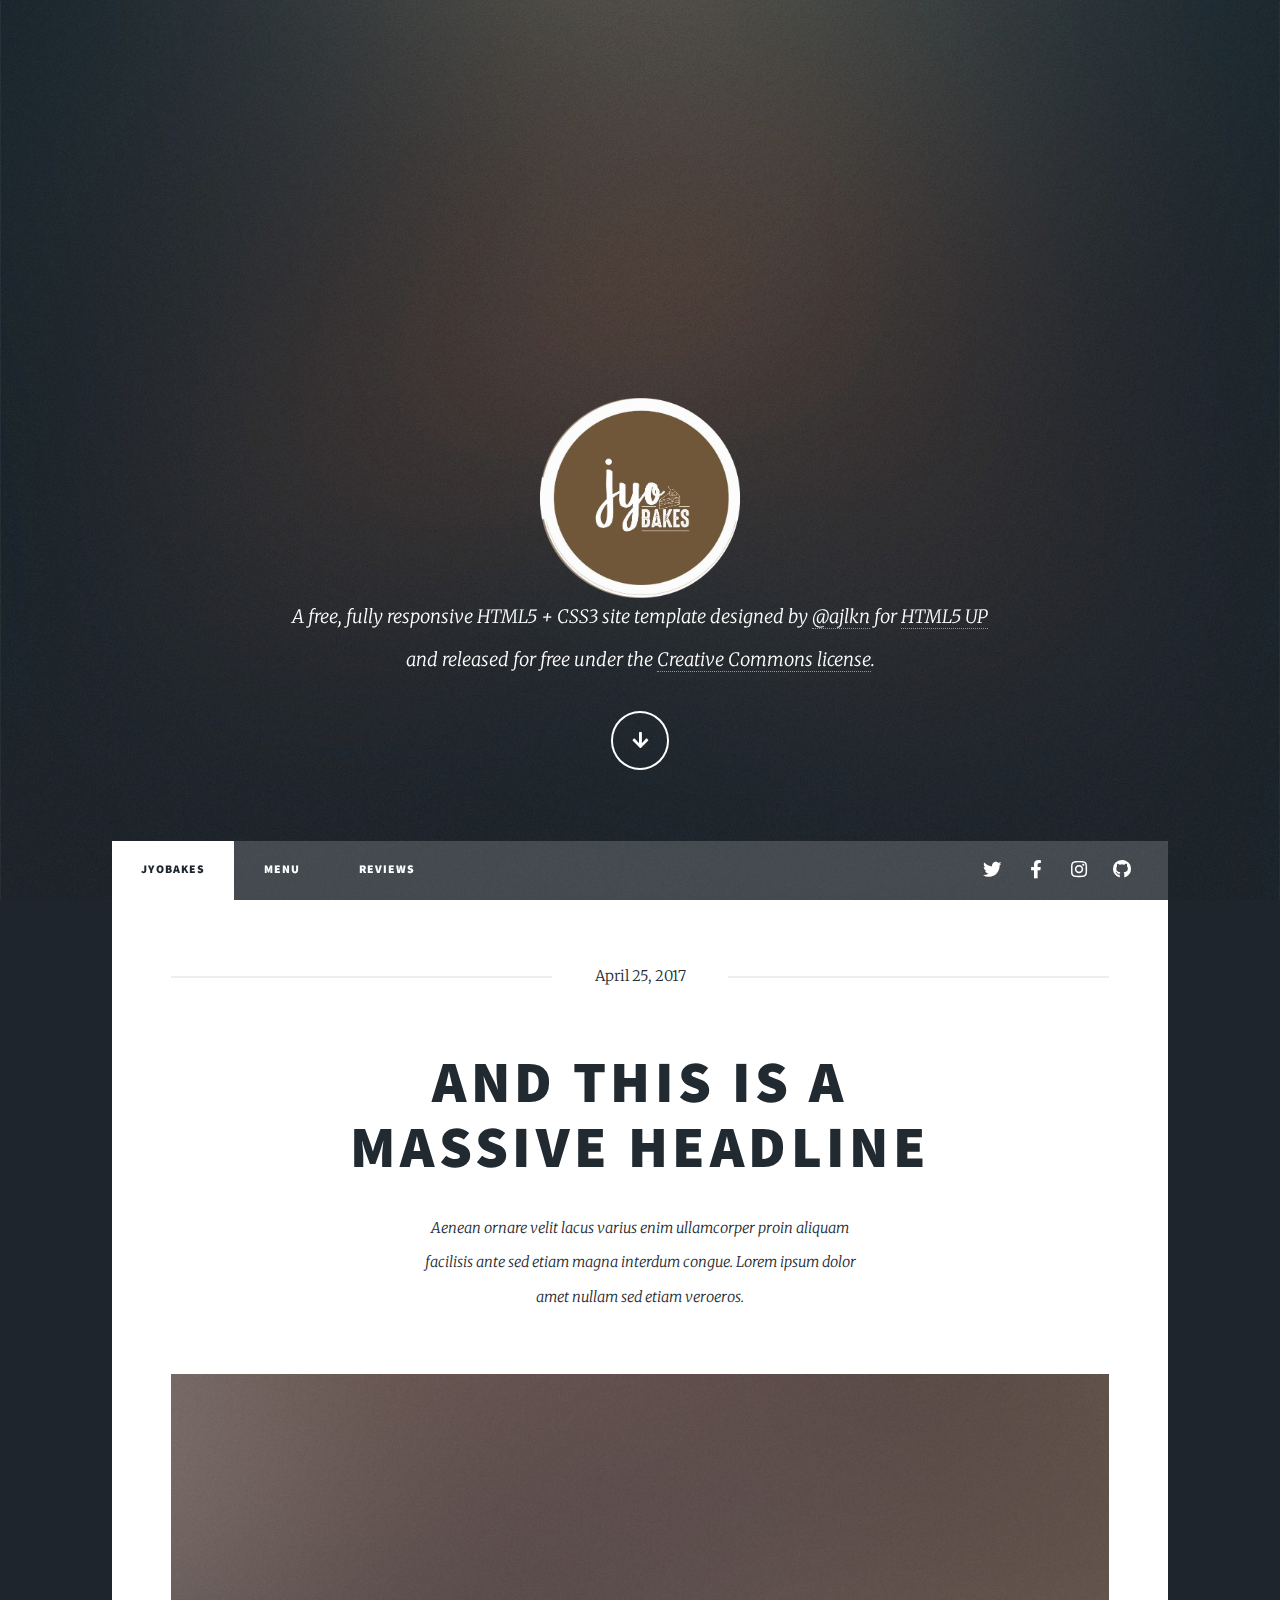
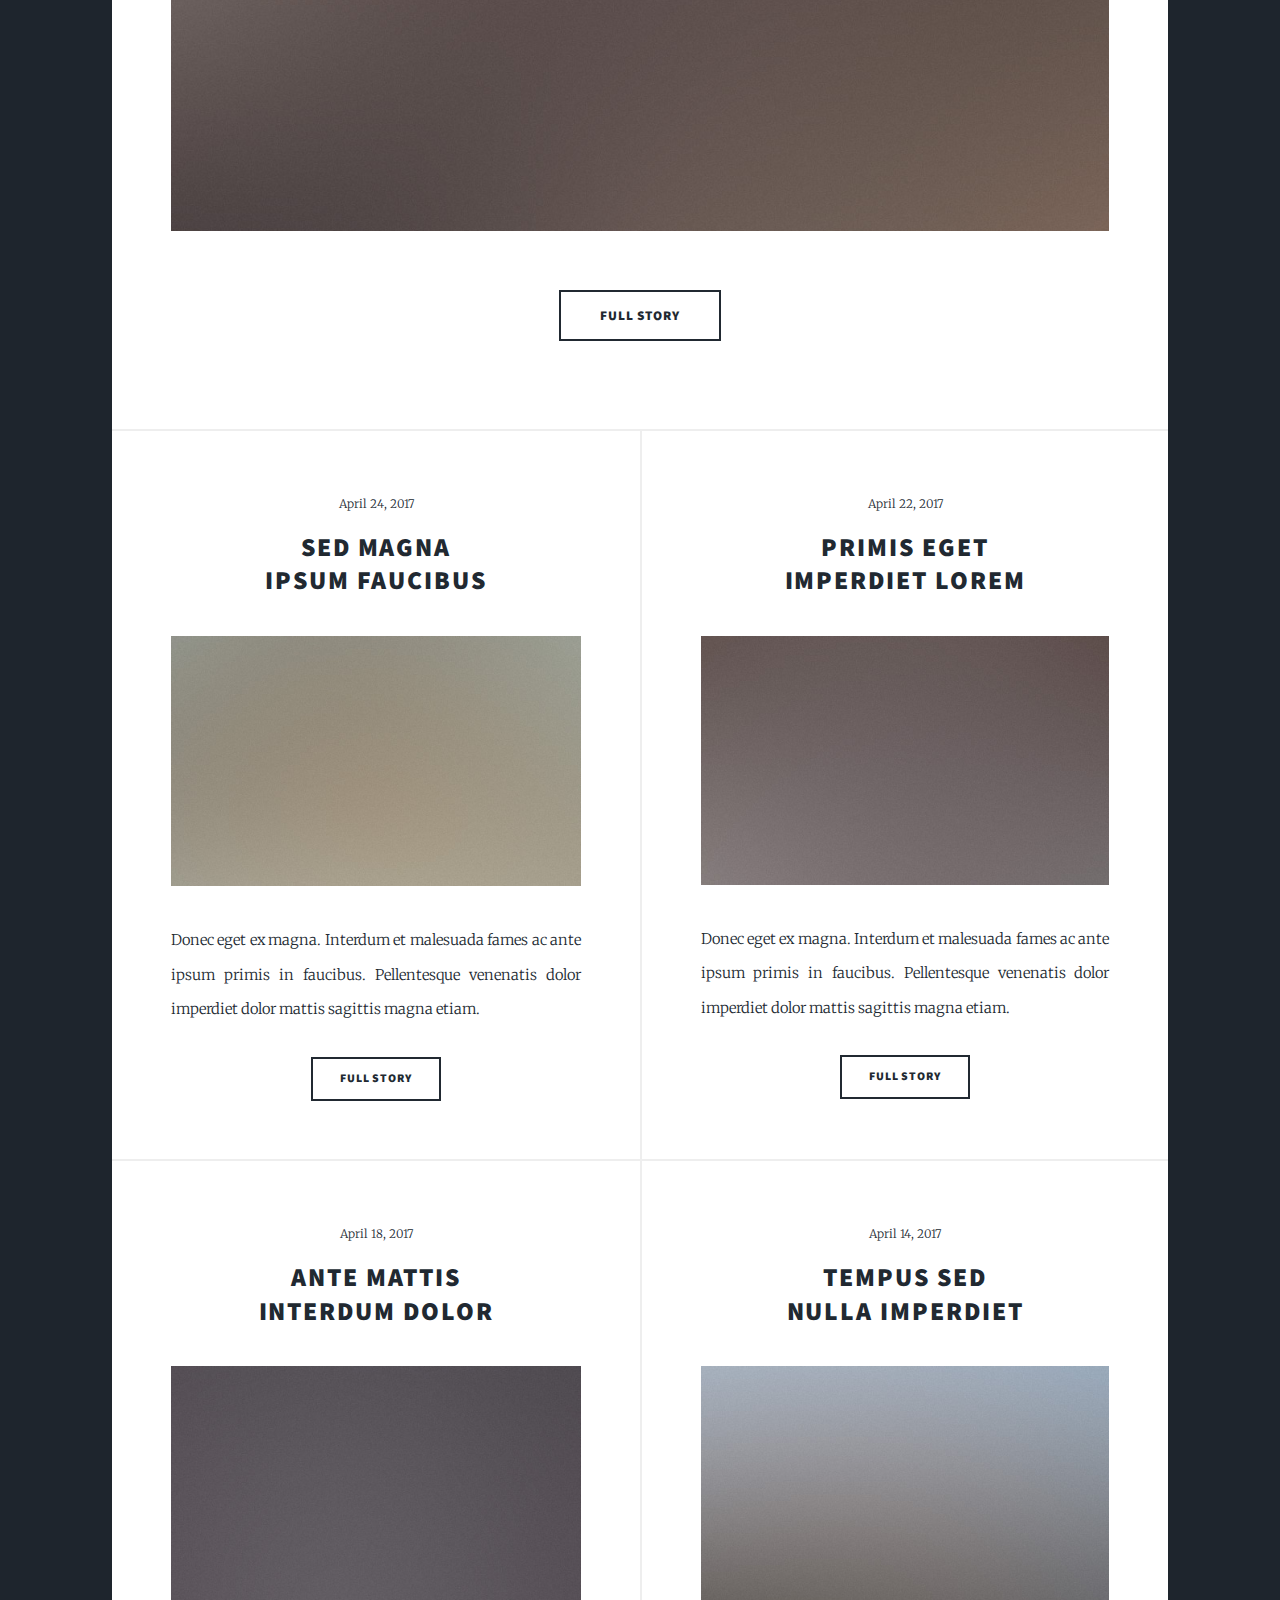
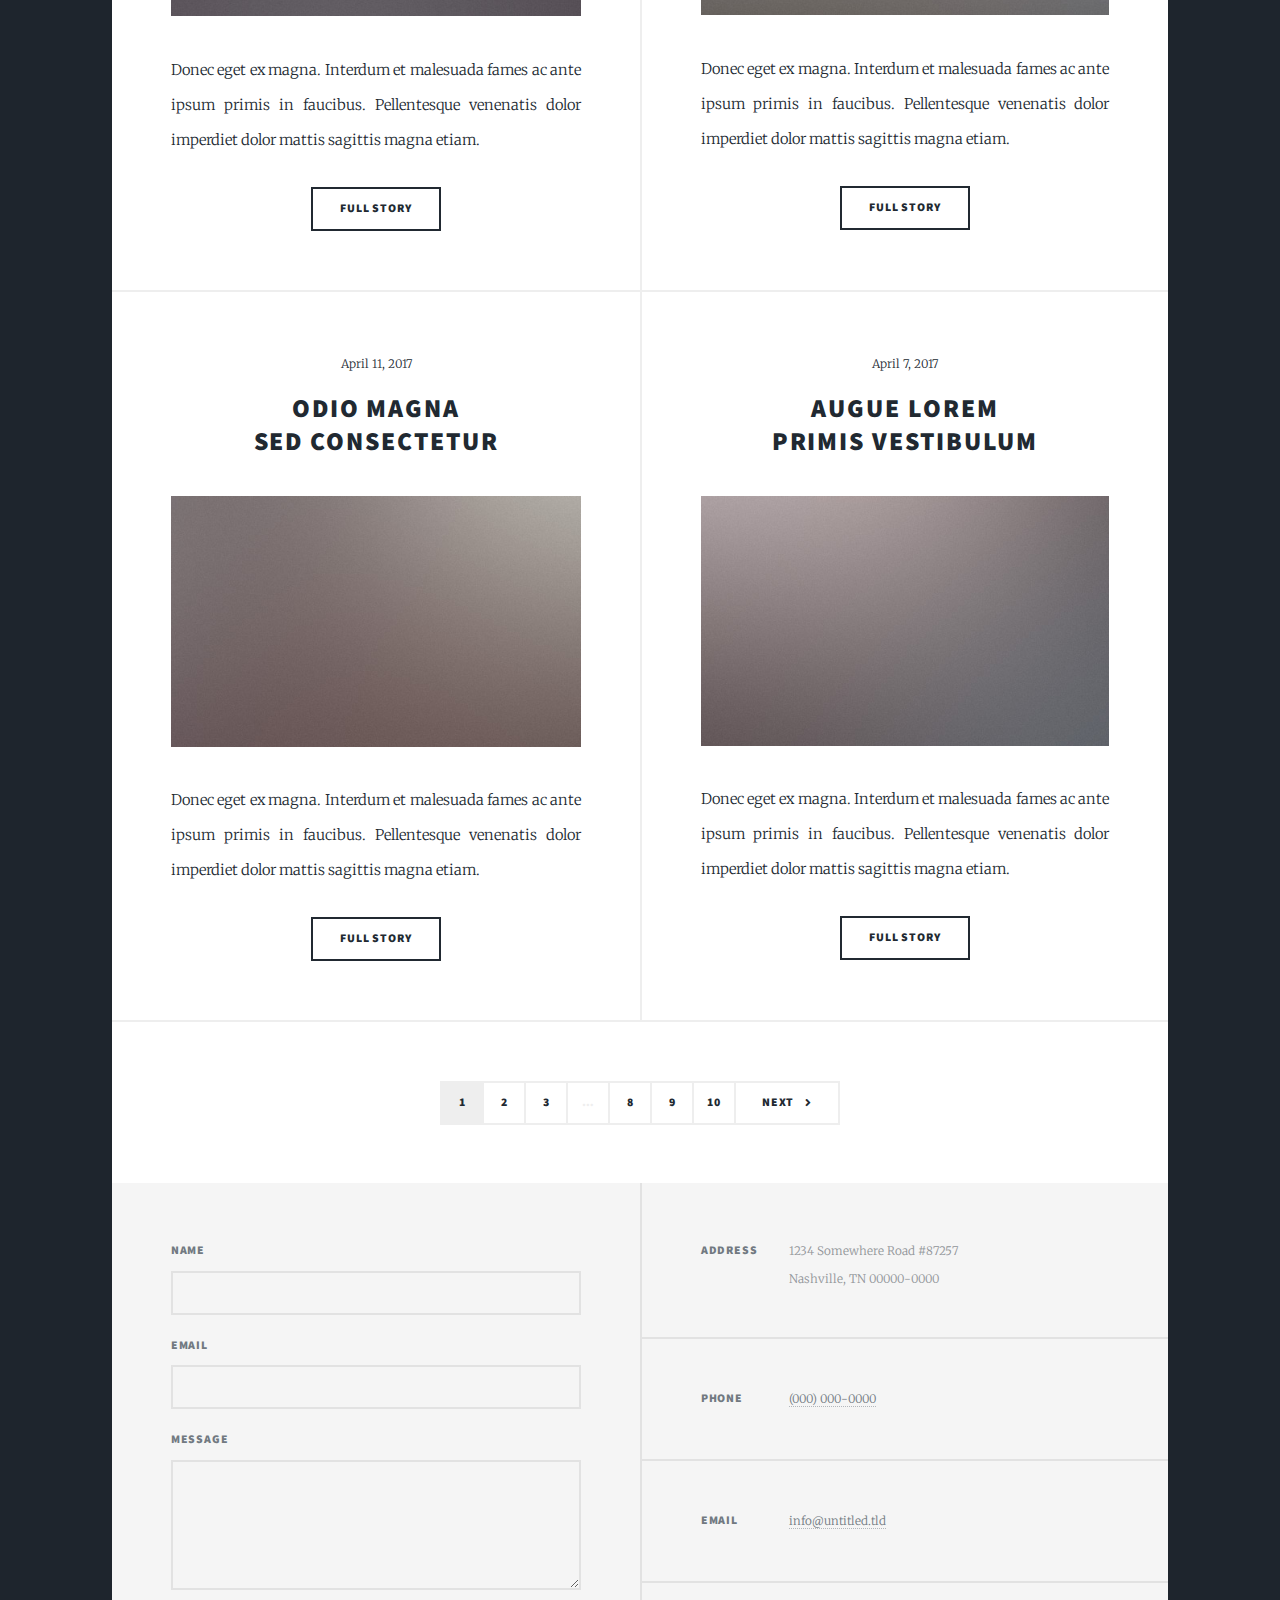
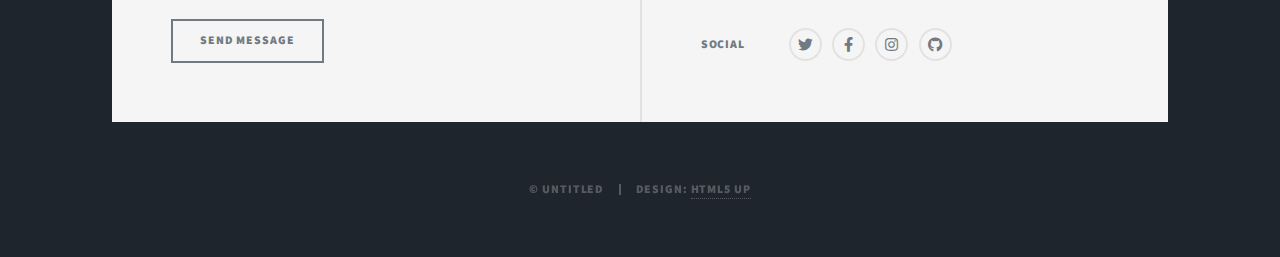
==== jyobakes/index.html @ aba706c1 "commit 1" ====
<!DOCTYPE HTML>
<!--
	Massively by HTML5 UP
	html5up.net | @ajlkn
	Free for personal and commercial use under the CCA 3.0 license (html5up.net/license)
-->
<html>
	<head>
		<title>JyoBakes</title>
		<meta charset="utf-8" />
		<meta name="viewport" content="width=device-width, initial-scale=1, user-scalable=no" />
		<link rel="stylesheet" href="assets/css/main.css" />
		<noscript><link rel="stylesheet" href="assets/css/noscript.css" /></noscript>
	</head>
	<body class="is-preload">

		<!-- Wrapper -->
			<div id="wrapper" class="fade-in">

				<!-- Intro -->
					<div id="intro">
						<!-- <h1> JyoBakes</h1> -->
						<!-- <img src="logo2.png"> -->
						<img src="logo2.png" alt="JyoBakes Logo" width="200px"; height="200px" />
						<p>A free, fully responsive HTML5 + CSS3 site template designed by <a href="https://twitter.com/ajlkn">@ajlkn</a> for <a href="https://html5up.net">HTML5 UP</a><br />
						and released for free under the <a href="https://html5up.net/license">Creative Commons license</a>.</p>
						<ul class="actions">
							<li><a href="#header" class="button icon solid solo fa-arrow-down scrolly">Continue</a></li>
						</ul>
					</div>

				<!-- Header -->
					<header id="header">
						<a href="index.html" class="logo">JyoBakes</a>
					</header>

				<!-- Nav -->
					<nav id="nav">
						<ul class="links">
							<li class="active"><a href="index.html">JyoBakes</a></li>
							<li><a href="generic.html">Menu</a></li>
							<li><a href="elements.html">Reviews</a></li>
						</ul>
						<ul class="icons">
							<li><a href="#" class="icon brands fa-twitter"><span class="label">Twitter</span></a></li>
							<li><a href="#" class="icon brands fa-facebook-f"><span class="label">Facebook</span></a></li>
							<li><a href="#" class="icon brands fa-instagram"><span class="label">Instagram</span></a></li>
							<li><a href="#" class="icon brands fa-github"><span class="label">GitHub</span></a></li>
						</ul>
					</nav>

				<!-- Main -->
					<div id="main">

						<!-- Featured Post -->
							<article class="post featured">
								<header class="major">
									<span class="date">April 25, 2017</span>
									<h2><a href="#">And this is a<br />
									massive headline</a></h2>
									<p>Aenean ornare velit lacus varius enim ullamcorper proin aliquam<br />
									facilisis ante sed etiam magna interdum congue. Lorem ipsum dolor<br />
									amet nullam sed etiam veroeros.</p>
								</header>
								<a href="#" class="image main"><img src="images/pic01.jpg" alt="" /></a>
								<ul class="actions special">
									<li><a href="#" class="button large">Full Story</a></li>
								</ul>
							</article>

						<!-- Posts -->
							<section class="posts">
								<article>
									<header>
										<span class="date">April 24, 2017</span>
										<h2><a href="#">Sed magna<br />
										ipsum faucibus</a></h2>
									</header>
									<a href="#" class="image fit"><img src="images/pic02.jpg" alt="" /></a>
									<p>Donec eget ex magna. Interdum et malesuada fames ac ante ipsum primis in faucibus. Pellentesque venenatis dolor imperdiet dolor mattis sagittis magna etiam.</p>
									<ul class="actions special">
										<li><a href="#" class="button">Full Story</a></li>
									</ul>
								</article>
								<article>
									<header>
										<span class="date">April 22, 2017</span>
										<h2><a href="#">Primis eget<br />
										imperdiet lorem</a></h2>
									</header>
									<a href="#" class="image fit"><img src="images/pic03.jpg" alt="" /></a>
									<p>Donec eget ex magna. Interdum et malesuada fames ac ante ipsum primis in faucibus. Pellentesque venenatis dolor imperdiet dolor mattis sagittis magna etiam.</p>
									<ul class="actions special">
										<li><a href="#" class="button">Full Story</a></li>
									</ul>
								</article>
								<article>
									<header>
										<span class="date">April 18, 2017</span>
										<h2><a href="#">Ante mattis<br />
										interdum dolor</a></h2>
									</header>
									<a href="#" class="image fit"><img src="images/pic04.jpg" alt="" /></a>
									<p>Donec eget ex magna. Interdum et malesuada fames ac ante ipsum primis in faucibus. Pellentesque venenatis dolor imperdiet dolor mattis sagittis magna etiam.</p>
									<ul class="actions special">
										<li><a href="#" class="button">Full Story</a></li>
									</ul>
								</article>
								<article>
									<header>
										<span class="date">April 14, 2017</span>
										<h2><a href="#">Tempus sed<br />
										nulla imperdiet</a></h2>
									</header>
									<a href="#" class="image fit"><img src="images/pic05.jpg" alt="" /></a>
									<p>Donec eget ex magna. Interdum et malesuada fames ac ante ipsum primis in faucibus. Pellentesque venenatis dolor imperdiet dolor mattis sagittis magna etiam.</p>
									<ul class="actions special">
										<li><a href="#" class="button">Full Story</a></li>
									</ul>
								</article>
								<article>
									<header>
										<span class="date">April 11, 2017</span>
										<h2><a href="#">Odio magna<br />
										sed consectetur</a></h2>
									</header>
									<a href="#" class="image fit"><img src="images/pic06.jpg" alt="" /></a>
									<p>Donec eget ex magna. Interdum et malesuada fames ac ante ipsum primis in faucibus. Pellentesque venenatis dolor imperdiet dolor mattis sagittis magna etiam.</p>
									<ul class="actions special">
										<li><a href="#" class="button">Full Story</a></li>
									</ul>
								</article>
								<article>
									<header>
										<span class="date">April 7, 2017</span>
										<h2><a href="#">Augue lorem<br />
										primis vestibulum</a></h2>
									</header>
									<a href="#" class="image fit"><img src="images/pic07.jpg" alt="" /></a>
									<p>Donec eget ex magna. Interdum et malesuada fames ac ante ipsum primis in faucibus. Pellentesque venenatis dolor imperdiet dolor mattis sagittis magna etiam.</p>
									<ul class="actions special">
										<li><a href="#" class="button">Full Story</a></li>
									</ul>
								</article>
							</section>

						<!-- Footer -->
							<footer>
								<div class="pagination">
									<!--<a href="#" class="previous">Prev</a>-->
									<a href="#" class="page active">1</a>
									<a href="#" class="page">2</a>
									<a href="#" class="page">3</a>
									<span class="extra">&hellip;</span>
									<a href="#" class="page">8</a>
									<a href="#" class="page">9</a>
									<a href="#" class="page">10</a>
									<a href="#" class="next">Next</a>
								</div>
							</footer>

					</div>

				<!-- Footer -->
					<footer id="footer">
						<section>
							<form method="post" action="#">
								<div class="fields">
									<div class="field">
										<label for="name">Name</label>
										<input type="text" name="name" id="name" />
									</div>
									<div class="field">
										<label for="email">Email</label>
										<input type="text" name="email" id="email" />
									</div>
									<div class="field">
										<label for="message">Message</label>
										<textarea name="message" id="message" rows="3"></textarea>
									</div>
								</div>
								<ul class="actions">
									<li><input type="submit" value="Send Message" /></li>
								</ul>
							</form>
						</section>
						<section class="split contact">
							<section class="alt">
								<h3>Address</h3>
								<p>1234 Somewhere Road #87257<br />
								Nashville, TN 00000-0000</p>
							</section>
							<section>
								<h3>Phone</h3>
								<p><a href="#">(000) 000-0000</a></p>
							</section>
							<section>
								<h3>Email</h3>
								<p><a href="#">info@untitled.tld</a></p>
							</section>
							<section>
								<h3>Social</h3>
								<ul class="icons alt">
									<li><a href="#" class="icon brands alt fa-twitter"><span class="label">Twitter</span></a></li>
									<li><a href="#" class="icon brands alt fa-facebook-f"><span class="label">Facebook</span></a></li>
									<li><a href="#" class="icon brands alt fa-instagram"><span class="label">Instagram</span></a></li>
									<li><a href="#" class="icon brands alt fa-github"><span class="label">GitHub</span></a></li>
								</ul>
							</section>
						</section>
					</footer>

				<!-- Copyright -->
					<div id="copyright">
						<ul><li>&copy; Untitled</li><li>Design: <a href="https://html5up.net">HTML5 UP</a></li></ul>
					</div>

			</div>

		<!-- Scripts -->
			<script src="assets/js/jquery.min.js"></script>
			<script src="assets/js/jquery.scrollex.min.js"></script>
			<script src="assets/js/jquery.scrolly.min.js"></script>
			<script src="assets/js/browser.min.js"></script>
			<script src="assets/js/breakpoints.min.js"></script>
			<script src="assets/js/util.js"></script>
			<script src="assets/js/main.js"></script>

	</body>
</html>
---- jyobakes/assets/css/main.css ----
@import url(fontawesome-all.min.css);
@import url("https://fonts.googleapis.com/css?family=Merriweather:300,700,300italic,700italic|Source+Sans+Pro:900");

/*
	Massively by HTML5 UP
	html5up.net | @ajlkn
	Free for personal and commercial use under the CCA 3.0 license (html5up.net/license)
*/

html, body, div, span, applet, object,
iframe, h1, h2, h3, h4, h5, h6, p, blockquote,
pre, a, abbr, acronym, address, big, cite,
code, del, dfn, em, img, ins, kbd, q, s, samp,
small, strike, strong, sub, sup, tt, var, b,
u, i, center, dl, dt, dd, ol, ul, li, fieldset,
form, label, legend, table, caption, tbody,
tfoot, thead, tr, th, td, article, aside,
canvas, details, embed, figure, figcaption,
footer, header, hgroup, menu, nav, output, ruby,
section, summary, time, mark, audio, video {
	margin: 0;
	padding: 0;
	border: 0;
	font-size: 100%;
	font: inherit;
	vertical-align: baseline;}

article, aside, details, figcaption, figure,
footer, header, hgroup, menu, nav, section {
	display: block;}

body {
	line-height: 1;
}

ol, ul {
	list-style: none;
}

blockquote, q {
	quotes: none;
}

	blockquote:before, blockquote:after, q:before, q:after {
		content: '';
		content: none;
	}

table {
	border-collapse: collapse;
	border-spacing: 0;
}

body {
	-webkit-text-size-adjust: none;
}

mark {
	background-color: transparent;
	color: inherit;
}

input::-moz-focus-inner {
	border: 0;
	padding: 0;
}

input, select, textarea {
	-moz-appearance: none;
	-webkit-appearance: none;
	-ms-appearance: none;
	appearance: none;
}

/* Basic */

	@-ms-viewport {
		width: device-width;
	}

	body {
		-ms-overflow-style: scrollbar;
	}

	@media screen and (max-width: 480px) {

		html, body {
			min-width: 320px;
		}

	}

	html {
		box-sizing: border-box;
	}

	*, *:before, *:after {
		box-sizing: inherit;
	}

	body {
		background-color: #1e252d;
	}

		body.is-preload *, body.is-preload *:before, body.is-preload *:after {
			-moz-animation: none !important;
			-webkit-animation: none !important;
			-ms-animation: none !important;
			animation: none !important;
			-moz-transition: none !important;
			-webkit-transition: none !important;
			-ms-transition: none !important;
			transition: none !important;
		}

/* Type */

	html {
		font-size: 16pt;
	}

		@media screen and (max-width: 1680px) {

			html {
				font-size: 12pt;
			}

		}

		@media screen and (max-width: 1280px) {

			html {
				font-size: 11pt;
			}

		}

		@media screen and (max-width: 360px) {

			html {
				font-size: 10pt;
			}

		}

	body {
		color: #212931;
	}

	body, input, select, textarea {
		font-family: "Merriweather", Georgia, serif;
		font-weight: 300;
		font-size: 1rem;
		line-height: 2.375;
	}

	a {
		-moz-transition: color 0.2s ease-in-out, background-color 0.2s ease-in-out, border-color 0.2s ease-in-out, box-shadow 0.2s ease-in-out;
		-webkit-transition: color 0.2s ease-in-out, background-color 0.2s ease-in-out, border-color 0.2s ease-in-out, box-shadow 0.2s ease-in-out;
		-ms-transition: color 0.2s ease-in-out, background-color 0.2s ease-in-out, border-color 0.2s ease-in-out, box-shadow 0.2s ease-in-out;
		transition: color 0.2s ease-in-out, background-color 0.2s ease-in-out, border-color 0.2s ease-in-out, box-shadow 0.2s ease-in-out;
		border-bottom: dotted 1px;
		text-decoration: none;
	}

		a:hover {
			border-bottom-color: transparent;
		}

	strong, b {
		font-weight: 600;
	}

	em, i {
		font-style: italic;
	}

	p {
		text-align: justify;
		margin: 0 0 2rem 0;
	}

	h1, h2, h3, h4, h5, h6 {
		font-family: "Source Sans Pro", Helvetica, sans-serif;
		font-weight: 900;
		line-height: 1.5;
		letter-spacing: 0.075em;
		text-transform: uppercase;
		margin: 0 0 1rem 0;
	}

		h1 a, h2 a, h3 a, h4 a, h5 a, h6 a {
			border-bottom: 0;
			color: inherit;
			text-decoration: none;
		}

	h1 {
		font-size: 4rem;
		line-height: 1.1;
		margin: 0 0 2rem 0;
	}

	h2 {
		font-size: 1.75rem;
		line-height: 1.3;
		margin: 0 0 1.5rem 0;
	}

	h3 {
		font-size: 1.25rem;
		margin: 0 0 1.5rem 0;
	}

	h4 {
		font-size: 1rem;
	}

	h5 {
		font-size: 0.9rem;
	}

	h6 {
		font-size: 0.8rem;
	}

	sub {
		font-size: 0.8rem;
		position: relative;
		top: 0.5rem;
	}

	sup {
		font-size: 0.8rem;
		position: relative;
		top: -0.5rem;
	}

	blockquote {
		border-left: solid 4px;
		font-style: italic;
		margin: 0 0 2rem 0;
		padding: 0.5rem 0 0.5rem 2rem;
	}

	code {
		border: solid 2px;
		font-family: "Courier New", monospace;
		font-size: 0.9rem;
		margin: 0 0.25rem;
		padding: 0.25rem 0.65rem;
	}

	pre {
		-webkit-overflow-scrolling: touch;
		font-family: "Courier New", monospace;
		font-size: 0.9rem;
		margin: 0 0 2rem 0;
	}

		pre code {
			display: block;
			line-height: 1.75;
			padding: 1rem 1.5rem;
			overflow-x: auto;
		}

	hr {
		border: 0;
		border-bottom: solid 2px;
		margin: 3rem 0;
	}

		hr.major {
			margin: 5rem 0;
		}

	.align-left {
		text-align: left;
	}

	.align-center {
		text-align: center;
	}

	.align-right {
		text-align: right;
	}

	input, select, textarea {
		color: #212931;
	}

	a {
		color: #212931;
		border-bottom-color: rgba(33, 41, 49, 0.5);
	}

		a:hover {
			border-bottom-color: transparent;
			color: #18bfef !important;
		}

	strong, b {
		color: #212931;
	}

	h1, h2, h3, h4, h5, h6 {
		color: #212931;
	}

	blockquote {
		border-left-color: #eeeeee;
	}

	code {
		background: rgba(220, 220, 220, 0.25);
		border-color: #eeeeee;
	}

	hr {
		border-bottom-color: #eeeeee;
	}

/* Row */

	.row {
		display: flex;
		flex-wrap: wrap;
		box-sizing: border-box;
		align-items: stretch;
	}

		.row > * {
			box-sizing: border-box;
		}

		.row.gtr-uniform > * > :last-child {
			margin-bottom: 0;
		}

		.row.aln-left {
			justify-content: flex-start;
		}

		.row.aln-center {
			justify-content: center;
		}

		.row.aln-right {
			justify-content: flex-end;
		}

		.row.aln-top {
			align-items: flex-start;
		}

		.row.aln-middle {
			align-items: center;
		}

		.row.aln-bottom {
			align-items: flex-end;
		}

		.row > .imp {
			order: -1;
		}

		.row > .col-1 {
			width: 8.33333%;
		}

		.row > .off-1 {
			margin-left: 8.33333%;
		}

		.row > .col-2 {
			width: 16.66667%;
		}

		.row > .off-2 {
			margin-left: 16.66667%;
		}

		.row > .col-3 {
			width: 25%;
		}

		.row > .off-3 {
			margin-left: 25%;
		}

		.row > .col-4 {
			width: 33.33333%;
		}

		.row > .off-4 {
			margin-left: 33.33333%;
		}

		.row > .col-5 {
			width: 41.66667%;
		}

		.row > .off-5 {
			margin-left: 41.66667%;
		}

		.row > .col-6 {
			width: 50%;
		}

		.row > .off-6 {
			margin-left: 50%;
		}

		.row > .col-7 {
			width: 58.33333%;
		}

		.row > .off-7 {
			margin-left: 58.33333%;
		}

		.row > .col-8 {
			width: 66.66667%;
		}

		.row > .off-8 {
			margin-left: 66.66667%;
		}

		.row > .col-9 {
			width: 75%;
		}

		.row > .off-9 {
			margin-left: 75%;
		}

		.row > .col-10 {
			width: 83.33333%;
		}

		.row > .off-10 {
			margin-left: 83.33333%;
		}

		.row > .col-11 {
			width: 91.66667%;
		}

		.row > .off-11 {
			margin-left: 91.66667%;
		}

		.row > .col-12 {
			width: 100%;
		}

		.row > .off-12 {
			margin-left: 100%;
		}

		.row.gtr-0 {
			margin-top: 0;
			margin-left: 0rem;
		}

			.row.gtr-0 > * {
				padding: 0 0 0 0rem;
			}

			.row.gtr-0.gtr-uniform {
				margin-top: 0rem;
			}

				.row.gtr-0.gtr-uniform > * {
					padding-top: 0rem;
				}

		.row.gtr-25 {
			margin-top: 0;
			margin-left: -0.375rem;
		}

			.row.gtr-25 > * {
				padding: 0 0 0 0.375rem;
			}

			.row.gtr-25.gtr-uniform {
				margin-top: -0.375rem;
			}

				.row.gtr-25.gtr-uniform > * {
					padding-top: 0.375rem;
				}

		.row.gtr-50 {
			margin-top: 0;
			margin-left: -0.75rem;
		}

			.row.gtr-50 > * {
				padding: 0 0 0 0.75rem;
			}

			.row.gtr-50.gtr-uniform {
				margin-top: -0.75rem;
			}

				.row.gtr-50.gtr-uniform > * {
					padding-top: 0.75rem;
				}

		.row {
			margin-top: 0;
			margin-left: -1.5rem;
		}

			.row > * {
				padding: 0 0 0 1.5rem;
			}

			.row.gtr-uniform {
				margin-top: -1.5rem;
			}

				.row.gtr-uniform > * {
					padding-top: 1.5rem;
				}

		.row.gtr-150 {
			margin-top: 0;
			margin-left: -2.25rem;
		}

			.row.gtr-150 > * {
				padding: 0 0 0 2.25rem;
			}

			.row.gtr-150.gtr-uniform {
				margin-top: -2.25rem;
			}

				.row.gtr-150.gtr-uniform > * {
					padding-top: 2.25rem;
				}

		.row.gtr-200 {
			margin-top: 0;
			margin-left: -3rem;
		}

			.row.gtr-200 > * {
				padding: 0 0 0 3rem;
			}

			.row.gtr-200.gtr-uniform {
				margin-top: -3rem;
			}

				.row.gtr-200.gtr-uniform > * {
					padding-top: 3rem;
				}

		@media screen and (max-width: 1680px) {

			.row {
				display: flex;
				flex-wrap: wrap;
				box-sizing: border-box;
				align-items: stretch;
			}

				.row > * {
					box-sizing: border-box;
				}

				.row.gtr-uniform > * > :last-child {
					margin-bottom: 0;
				}

				.row.aln-left {
					justify-content: flex-start;
				}

				.row.aln-center {
					justify-content: center;
				}

				.row.aln-right {
					justify-content: flex-end;
				}

				.row.aln-top {
					align-items: flex-start;
				}

				.row.aln-middle {
					align-items: center;
				}

				.row.aln-bottom {
					align-items: flex-end;
				}

				.row > .imp-xlarge {
					order: -1;
				}

				.row > .col-1-xlarge {
					width: 8.33333%;
				}

				.row > .off-1-xlarge {
					margin-left: 8.33333%;
				}

				.row > .col-2-xlarge {
					width: 16.66667%;
				}

				.row > .off-2-xlarge {
					margin-left: 16.66667%;
				}

				.row > .col-3-xlarge {
					width: 25%;
				}

				.row > .off-3-xlarge {
					margin-left: 25%;
				}

				.row > .col-4-xlarge {
					width: 33.33333%;
				}

				.row > .off-4-xlarge {
					margin-left: 33.33333%;
				}

				.row > .col-5-xlarge {
					width: 41.66667%;
				}

				.row > .off-5-xlarge {
					margin-left: 41.66667%;
				}

				.row > .col-6-xlarge {
					width: 50%;
				}

				.row > .off-6-xlarge {
					margin-left: 50%;
				}

				.row > .col-7-xlarge {
					width: 58.33333%;
				}

				.row > .off-7-xlarge {
					margin-left: 58.33333%;
				}

				.row > .col-8-xlarge {
					width: 66.66667%;
				}

				.row > .off-8-xlarge {
					margin-left: 66.66667%;
				}

				.row > .col-9-xlarge {
					width: 75%;
				}

				.row > .off-9-xlarge {
					margin-left: 75%;
				}

				.row > .col-10-xlarge {
					width: 83.33333%;
				}

				.row > .off-10-xlarge {
					margin-left: 83.33333%;
				}

				.row > .col-11-xlarge {
					width: 91.66667%;
				}

				.row > .off-11-xlarge {
					margin-left: 91.66667%;
				}

				.row > .col-12-xlarge {
					width: 100%;
				}

				.row > .off-12-xlarge {
					margin-left: 100%;
				}

				.row.gtr-0 {
					margin-top: 0;
					margin-left: 0rem;
				}

					.row.gtr-0 > * {
						padding: 0 0 0 0rem;
					}

					.row.gtr-0.gtr-uniform {
						margin-top: 0rem;
					}

						.row.gtr-0.gtr-uniform > * {
							padding-top: 0rem;
						}

				.row.gtr-25 {
					margin-top: 0;
					margin-left: -0.375rem;
				}

					.row.gtr-25 > * {
						padding: 0 0 0 0.375rem;
					}

					.row.gtr-25.gtr-uniform {
						margin-top: -0.375rem;
					}

						.row.gtr-25.gtr-uniform > * {
							padding-top: 0.375rem;
						}

				.row.gtr-50 {
					margin-top: 0;
					margin-left: -0.75rem;
				}

					.row.gtr-50 > * {
						padding: 0 0 0 0.75rem;
					}

					.row.gtr-50.gtr-uniform {
						margin-top: -0.75rem;
					}

						.row.gtr-50.gtr-uniform > * {
							padding-top: 0.75rem;
						}

				.row {
					margin-top: 0;
					margin-left: -1.5rem;
				}

					.row > * {
						padding: 0 0 0 1.5rem;
					}

					.row.gtr-uniform {
						margin-top: -1.5rem;
					}

						.row.gtr-uniform > * {
							padding-top: 1.5rem;
						}

				.row.gtr-150 {
					margin-top: 0;
					margin-left: -2.25rem;
				}

					.row.gtr-150 > * {
						padding: 0 0 0 2.25rem;
					}

					.row.gtr-150.gtr-uniform {
						margin-top: -2.25rem;
					}

						.row.gtr-150.gtr-uniform > * {
							padding-top: 2.25rem;
						}

				.row.gtr-200 {
					margin-top: 0;
					margin-left: -3rem;
				}

					.row.gtr-200 > * {
						padding: 0 0 0 3rem;
					}

					.row.gtr-200.gtr-uniform {
						margin-top: -3rem;
					}

						.row.gtr-200.gtr-uniform > * {
							padding-top: 3rem;
						}

		}

		@media screen and (max-width: 1280px) {

			.row {
				display: flex;
				flex-wrap: wrap;
				box-sizing: border-box;
				align-items: stretch;
			}

				.row > * {
					box-sizing: border-box;
				}

				.row.gtr-uniform > * > :last-child {
					margin-bottom: 0;
				}

				.row.aln-left {
					justify-content: flex-start;
				}

				.row.aln-center {
					justify-content: center;
				}

				.row.aln-right {
					justify-content: flex-end;
				}

				.row.aln-top {
					align-items: flex-start;
				}

				.row.aln-middle {
					align-items: center;
				}

				.row.aln-bottom {
					align-items: flex-end;
				}

				.row > .imp-large {
					order: -1;
				}

				.row > .col-1-large {
					width: 8.33333%;
				}

				.row > .off-1-large {
					margin-left: 8.33333%;
				}

				.row > .col-2-large {
					width: 16.66667%;
				}

				.row > .off-2-large {
					margin-left: 16.66667%;
				}

				.row > .col-3-large {
					width: 25%;
				}

				.row > .off-3-large {
					margin-left: 25%;
				}

				.row > .col-4-large {
					width: 33.33333%;
				}

				.row > .off-4-large {
					margin-left: 33.33333%;
				}

				.row > .col-5-large {
					width: 41.66667%;
				}

				.row > .off-5-large {
					margin-left: 41.66667%;
				}

				.row > .col-6-large {
					width: 50%;
				}

				.row > .off-6-large {
					margin-left: 50%;
				}

				.row > .col-7-large {
					width: 58.33333%;
				}

				.row > .off-7-large {
					margin-left: 58.33333%;
				}

				.row > .col-8-large {
					width: 66.66667%;
				}

				.row > .off-8-large {
					margin-left: 66.66667%;
				}

				.row > .col-9-large {
					width: 75%;
				}

				.row > .off-9-large {
					margin-left: 75%;
				}

				.row > .col-10-large {
					width: 83.33333%;
				}

				.row > .off-10-large {
					margin-left: 83.33333%;
				}

				.row > .col-11-large {
					width: 91.66667%;
				}

				.row > .off-11-large {
					margin-left: 91.66667%;
				}

				.row > .col-12-large {
					width: 100%;
				}

				.row > .off-12-large {
					margin-left: 100%;
				}

				.row.gtr-0 {
					margin-top: 0;
					margin-left: 0rem;
				}

					.row.gtr-0 > * {
						padding: 0 0 0 0rem;
					}

					.row.gtr-0.gtr-uniform {
						margin-top: 0rem;
					}

						.row.gtr-0.gtr-uniform > * {
							padding-top: 0rem;
						}

				.row.gtr-25 {
					margin-top: 0;
					margin-left: -0.375rem;
				}

					.row.gtr-25 > * {
						padding: 0 0 0 0.375rem;
					}

					.row.gtr-25.gtr-uniform {
						margin-top: -0.375rem;
					}

						.row.gtr-25.gtr-uniform > * {
							padding-top: 0.375rem;
						}

				.row.gtr-50 {
					margin-top: 0;
					margin-left: -0.75rem;
				}

					.row.gtr-50 > * {
						padding: 0 0 0 0.75rem;
					}

					.row.gtr-50.gtr-uniform {
						margin-top: -0.75rem;
					}

						.row.gtr-50.gtr-uniform > * {
							padding-top: 0.75rem;
						}

				.row {
					margin-top: 0;
					margin-left: -1.5rem;
				}

					.row > * {
						padding: 0 0 0 1.5rem;
					}

					.row.gtr-uniform {
						margin-top: -1.5rem;
					}

						.row.gtr-uniform > * {
							padding-top: 1.5rem;
						}

				.row.gtr-150 {
					margin-top: 0;
					margin-left: -2.25rem;
				}

					.row.gtr-150 > * {
						padding: 0 0 0 2.25rem;
					}

					.row.gtr-150.gtr-uniform {
						margin-top: -2.25rem;
					}

						.row.gtr-150.gtr-uniform > * {
							padding-top: 2.25rem;
						}

				.row.gtr-200 {
					margin-top: 0;
					margin-left: -3rem;
				}

					.row.gtr-200 > * {
						padding: 0 0 0 3rem;
					}

					.row.gtr-200.gtr-uniform {
						margin-top: -3rem;
					}

						.row.gtr-200.gtr-uniform > * {
							padding-top: 3rem;
						}

		}

		@media screen and (max-width: 980px) {

			.row {
				display: flex;
				flex-wrap: wrap;
				box-sizing: border-box;
				align-items: stretch;
			}

				.row > * {
					box-sizing: border-box;
				}

				.row.gtr-uniform > * > :last-child {
					margin-bottom: 0;
				}

				.row.aln-left {
					justify-content: flex-start;
				}

				.row.aln-center {
					justify-content: center;
				}

				.row.aln-right {
					justify-content: flex-end;
				}

				.row.aln-top {
					align-items: flex-start;
				}

				.row.aln-middle {
					align-items: center;
				}

				.row.aln-bottom {
					align-items: flex-end;
				}

				.row > .imp-medium {
					order: -1;
				}

				.row > .col-1-medium {
					width: 8.33333%;
				}

				.row > .off-1-medium {
					margin-left: 8.33333%;
				}

				.row > .col-2-medium {
					width: 16.66667%;
				}

				.row > .off-2-medium {
					margin-left: 16.66667%;
				}

				.row > .col-3-medium {
					width: 25%;
				}

				.row > .off-3-medium {
					margin-left: 25%;
				}

				.row > .col-4-medium {
					width: 33.33333%;
				}

				.row > .off-4-medium {
					margin-left: 33.33333%;
				}

				.row > .col-5-medium {
					width: 41.66667%;
				}

				.row > .off-5-medium {
					margin-left: 41.66667%;
				}

				.row > .col-6-medium {
					width: 50%;
				}

				.row > .off-6-medium {
					margin-left: 50%;
				}

				.row > .col-7-medium {
					width: 58.33333%;
				}

				.row > .off-7-medium {
					margin-left: 58.33333%;
				}

				.row > .col-8-medium {
					width: 66.66667%;
				}

				.row > .off-8-medium {
					margin-left: 66.66667%;
				}

				.row > .col-9-medium {
					width: 75%;
				}

				.row > .off-9-medium {
					margin-left: 75%;
				}

				.row > .col-10-medium {
					width: 83.33333%;
				}

				.row > .off-10-medium {
					margin-left: 83.33333%;
				}

				.row > .col-11-medium {
					width: 91.66667%;
				}

				.row > .off-11-medium {
					margin-left: 91.66667%;
				}

				.row > .col-12-medium {
					width: 100%;
				}

				.row > .off-12-medium {
					margin-left: 100%;
				}

				.row.gtr-0 {
					margin-top: 0;
					margin-left: 0rem;
				}

					.row.gtr-0 > * {
						padding: 0 0 0 0rem;
					}

					.row.gtr-0.gtr-uniform {
						margin-top: 0rem;
					}

						.row.gtr-0.gtr-uniform > * {
							padding-top: 0rem;
						}

				.row.gtr-25 {
					margin-top: 0;
					margin-left: -0.375rem;
				}

					.row.gtr-25 > * {
						padding: 0 0 0 0.375rem;
					}

					.row.gtr-25.gtr-uniform {
						margin-top: -0.375rem;
					}

						.row.gtr-25.gtr-uniform > * {
							padding-top: 0.375rem;
						}

				.row.gtr-50 {
					margin-top: 0;
					margin-left: -0.75rem;
				}

					.row.gtr-50 > * {
						padding: 0 0 0 0.75rem;
					}

					.row.gtr-50.gtr-uniform {
						margin-top: -0.75rem;
					}

						.row.gtr-50.gtr-uniform > * {
							padding-top: 0.75rem;
						}

				.row {
					margin-top: 0;
					margin-left: -1.5rem;
				}

					.row > * {
						padding: 0 0 0 1.5rem;
					}

					.row.gtr-uniform {
						margin-top: -1.5rem;
					}

						.row.gtr-uniform > * {
							padding-top: 1.5rem;
						}

				.row.gtr-150 {
					margin-top: 0;
					margin-left: -2.25rem;
				}

					.row.gtr-150 > * {
						padding: 0 0 0 2.25rem;
					}

					.row.gtr-150.gtr-uniform {
						margin-top: -2.25rem;
					}

						.row.gtr-150.gtr-uniform > * {
							padding-top: 2.25rem;
						}

				.row.gtr-200 {
					margin-top: 0;
					margin-left: -3rem;
				}

					.row.gtr-200 > * {
						padding: 0 0 0 3rem;
					}

					.row.gtr-200.gtr-uniform {
						margin-top: -3rem;
					}

						.row.gtr-200.gtr-uniform > * {
							padding-top: 3rem;
						}

		}

		@media screen and (max-width: 736px) {

			.row {
				display: flex;
				flex-wrap: wrap;
				box-sizing: border-box;
				align-items: stretch;
			}

				.row > * {
					box-sizing: border-box;
				}

				.row.gtr-uniform > * > :last-child {
					margin-bottom: 0;
				}

				.row.aln-left {
					justify-content: flex-start;
				}

				.row.aln-center {
					justify-content: center;
				}

				.row.aln-right {
					justify-content: flex-end;
				}

				.row.aln-top {
					align-items: flex-start;
				}

				.row.aln-middle {
					align-items: center;
				}

				.row.aln-bottom {
					align-items: flex-end;
				}

				.row > .imp-small {
					order: -1;
				}

				.row > .col-1-small {
					width: 8.33333%;
				}

				.row > .off-1-small {
					margin-left: 8.33333%;
				}

				.row > .col-2-small {
					width: 16.66667%;
				}

				.row > .off-2-small {
					margin-left: 16.66667%;
				}

				.row > .col-3-small {
					width: 25%;
				}

				.row > .off-3-small {
					margin-left: 25%;
				}

				.row > .col-4-small {
					width: 33.33333%;
				}

				.row > .off-4-small {
					margin-left: 33.33333%;
				}

				.row > .col-5-small {
					width: 41.66667%;
				}

				.row > .off-5-small {
					margin-left: 41.66667%;
				}

				.row > .col-6-small {
					width: 50%;
				}

				.row > .off-6-small {
					margin-left: 50%;
				}

				.row > .col-7-small {
					width: 58.33333%;
				}

				.row > .off-7-small {
					margin-left: 58.33333%;
				}

				.row > .col-8-small {
					width: 66.66667%;
				}

				.row > .off-8-small {
					margin-left: 66.66667%;
				}

				.row > .col-9-small {
					width: 75%;
				}

				.row > .off-9-small {
					margin-left: 75%;
				}

				.row > .col-10-small {
					width: 83.33333%;
				}

				.row > .off-10-small {
					margin-left: 83.33333%;
				}

				.row > .col-11-small {
					width: 91.66667%;
				}

				.row > .off-11-small {
					margin-left: 91.66667%;
				}

				.row > .col-12-small {
					width: 100%;
				}

				.row > .off-12-small {
					margin-left: 100%;
				}

				.row.gtr-0 {
					margin-top: 0;
					margin-left: 0rem;
				}

					.row.gtr-0 > * {
						padding: 0 0 0 0rem;
					}

					.row.gtr-0.gtr-uniform {
						margin-top: 0rem;
					}

						.row.gtr-0.gtr-uniform > * {
							padding-top: 0rem;
						}

				.row.gtr-25 {
					margin-top: 0;
					margin-left: -0.375rem;
				}

					.row.gtr-25 > * {
						padding: 0 0 0 0.375rem;
					}

					.row.gtr-25.gtr-uniform {
						margin-top: -0.375rem;
					}

						.row.gtr-25.gtr-uniform > * {
							padding-top: 0.375rem;
						}

				.row.gtr-50 {
					margin-top: 0;
					margin-left: -0.75rem;
				}

					.row.gtr-50 > * {
						padding: 0 0 0 0.75rem;
					}

					.row.gtr-50.gtr-uniform {
						margin-top: -0.75rem;
					}

						.row.gtr-50.gtr-uniform > * {
							padding-top: 0.75rem;
						}

				.row {
					margin-top: 0;
					margin-left: -1.5rem;
				}

					.row > * {
						padding: 0 0 0 1.5rem;
					}

					.row.gtr-uniform {
						margin-top: -1.5rem;
					}

						.row.gtr-uniform > * {
							padding-top: 1.5rem;
						}

				.row.gtr-150 {
					margin-top: 0;
					margin-left: -2.25rem;
				}

					.row.gtr-150 > * {
						padding: 0 0 0 2.25rem;
					}

					.row.gtr-150.gtr-uniform {
						margin-top: -2.25rem;
					}

						.row.gtr-150.gtr-uniform > * {
							padding-top: 2.25rem;
						}

				.row.gtr-200 {
					margin-top: 0;
					margin-left: -3rem;
				}

					.row.gtr-200 > * {
						padding: 0 0 0 3rem;
					}

					.row.gtr-200.gtr-uniform {
						margin-top: -3rem;
					}

						.row.gtr-200.gtr-uniform > * {
							padding-top: 3rem;
						}

		}

		@media screen and (max-width: 480px) {

			.row {
				display: flex;
				flex-wrap: wrap;
				box-sizing: border-box;
				align-items: stretch;
			}

				.row > * {
					box-sizing: border-box;
				}

				.row.gtr-uniform > * > :last-child {
					margin-bottom: 0;
				}

				.row.aln-left {
					justify-content: flex-start;
				}

				.row.aln-center {
					justify-content: center;
				}

				.row.aln-right {
					justify-content: flex-end;
				}

				.row.aln-top {
					align-items: flex-start;
				}

				.row.aln-middle {
					align-items: center;
				}

				.row.aln-bottom {
					align-items: flex-end;
				}

				.row > .imp-xsmall {
					order: -1;
				}

				.row > .col-1-xsmall {
					width: 8.33333%;
				}

				.row > .off-1-xsmall {
					margin-left: 8.33333%;
				}

				.row > .col-2-xsmall {
					width: 16.66667%;
				}

				.row > .off-2-xsmall {
					margin-left: 16.66667%;
				}

				.row > .col-3-xsmall {
					width: 25%;
				}

				.row > .off-3-xsmall {
					margin-left: 25%;
				}

				.row > .col-4-xsmall {
					width: 33.33333%;
				}

				.row > .off-4-xsmall {
					margin-left: 33.33333%;
				}

				.row > .col-5-xsmall {
					width: 41.66667%;
				}

				.row > .off-5-xsmall {
					margin-left: 41.66667%;
				}

				.row > .col-6-xsmall {
					width: 50%;
				}

				.row > .off-6-xsmall {
					margin-left: 50%;
				}

				.row > .col-7-xsmall {
					width: 58.33333%;
				}

				.row > .off-7-xsmall {
					margin-left: 58.33333%;
				}

				.row > .col-8-xsmall {
					width: 66.66667%;
				}

				.row > .off-8-xsmall {
					margin-left: 66.66667%;
				}

				.row > .col-9-xsmall {
					width: 75%;
				}

				.row > .off-9-xsmall {
					margin-left: 75%;
				}

				.row > .col-10-xsmall {
					width: 83.33333%;
				}

				.row > .off-10-xsmall {
					margin-left: 83.33333%;
				}

				.row > .col-11-xsmall {
					width: 91.66667%;
				}

				.row > .off-11-xsmall {
					margin-left: 91.66667%;
				}

				.row > .col-12-xsmall {
					width: 100%;
				}

				.row > .off-12-xsmall {
					margin-left: 100%;
				}

				.row.gtr-0 {
					margin-top: 0;
					margin-left: 0rem;
				}

					.row.gtr-0 > * {
						padding: 0 0 0 0rem;
					}

					.row.gtr-0.gtr-uniform {
						margin-top: 0rem;
					}

						.row.gtr-0.gtr-uniform > * {
							padding-top: 0rem;
						}

				.row.gtr-25 {
					margin-top: 0;
					margin-left: -0.375rem;
				}

					.row.gtr-25 > * {
						padding: 0 0 0 0.375rem;
					}

					.row.gtr-25.gtr-uniform {
						margin-top: -0.375rem;
					}

						.row.gtr-25.gtr-uniform > * {
							padding-top: 0.375rem;
						}

				.row.gtr-50 {
					margin-top: 0;
					margin-left: -0.75rem;
				}

					.row.gtr-50 > * {
						padding: 0 0 0 0.75rem;
					}

					.row.gtr-50.gtr-uniform {
						margin-top: -0.75rem;
					}

						.row.gtr-50.gtr-uniform > * {
							padding-top: 0.75rem;
						}

				.row {
					margin-top: 0;
					margin-left: -1.5rem;
				}

					.row > * {
						padding: 0 0 0 1.5rem;
					}

					.row.gtr-uniform {
						margin-top: -1.5rem;
					}

						.row.gtr-uniform > * {
							padding-top: 1.5rem;
						}

				.row.gtr-150 {
					margin-top: 0;
					margin-left: -2.25rem;
				}

					.row.gtr-150 > * {
						padding: 0 0 0 2.25rem;
					}

					.row.gtr-150.gtr-uniform {
						margin-top: -2.25rem;
					}

						.row.gtr-150.gtr-uniform > * {
							padding-top: 2.25rem;
						}

				.row.gtr-200 {
					margin-top: 0;
					margin-left: -3rem;
				}

					.row.gtr-200 > * {
						padding: 0 0 0 3rem;
					}

					.row.gtr-200.gtr-uniform {
						margin-top: -3rem;
					}

						.row.gtr-200.gtr-uniform > * {
							padding-top: 3rem;
						}

		}

		@media screen and (max-width: 360px) {

			.row {
				display: flex;
				flex-wrap: wrap;
				box-sizing: border-box;
				align-items: stretch;
			}

				.row > * {
					box-sizing: border-box;
				}

				.row.gtr-uniform > * > :last-child {
					margin-bottom: 0;
				}

				.row.aln-left {
					justify-content: flex-start;
				}

				.row.aln-center {
					justify-content: center;
				}

				.row.aln-right {
					justify-content: flex-end;
				}

				.row.aln-top {
					align-items: flex-start;
				}

				.row.aln-middle {
					align-items: center;
				}

				.row.aln-bottom {
					align-items: flex-end;
				}

				.row > .imp-xxsmall {
					order: -1;
				}

				.row > .col-1-xxsmall {
					width: 8.33333%;
				}

				.row > .off-1-xxsmall {
					margin-left: 8.33333%;
				}

				.row > .col-2-xxsmall {
					width: 16.66667%;
				}

				.row > .off-2-xxsmall {
					margin-left: 16.66667%;
				}

				.row > .col-3-xxsmall {
					width: 25%;
				}

				.row > .off-3-xxsmall {
					margin-left: 25%;
				}

				.row > .col-4-xxsmall {
					width: 33.33333%;
				}

				.row > .off-4-xxsmall {
					margin-left: 33.33333%;
				}

				.row > .col-5-xxsmall {
					width: 41.66667%;
				}

				.row > .off-5-xxsmall {
					margin-left: 41.66667%;
				}

				.row > .col-6-xxsmall {
					width: 50%;
				}

				.row > .off-6-xxsmall {
					margin-left: 50%;
				}

				.row > .col-7-xxsmall {
					width: 58.33333%;
				}

				.row > .off-7-xxsmall {
					margin-left: 58.33333%;
				}

				.row > .col-8-xxsmall {
					width: 66.66667%;
				}

				.row > .off-8-xxsmall {
					margin-left: 66.66667%;
				}

				.row > .col-9-xxsmall {
					width: 75%;
				}

				.row > .off-9-xxsmall {
					margin-left: 75%;
				}

				.row > .col-10-xxsmall {
					width: 83.33333%;
				}

				.row > .off-10-xxsmall {
					margin-left: 83.33333%;
				}

				.row > .col-11-xxsmall {
					width: 91.66667%;
				}

				.row > .off-11-xxsmall {
					margin-left: 91.66667%;
				}

				.row > .col-12-xxsmall {
					width: 100%;
				}

				.row > .off-12-xxsmall {
					margin-left: 100%;
				}

				.row.gtr-0 {
					margin-top: 0;
					margin-left: 0rem;
				}

					.row.gtr-0 > * {
						padding: 0 0 0 0rem;
					}

					.row.gtr-0.gtr-uniform {
						margin-top: 0rem;
					}

						.row.gtr-0.gtr-uniform > * {
							padding-top: 0rem;
						}

				.row.gtr-25 {
					margin-top: 0;
					margin-left: -0.375rem;
				}

					.row.gtr-25 > * {
						padding: 0 0 0 0.375rem;
					}

					.row.gtr-25.gtr-uniform {
						margin-top: -0.375rem;
					}

						.row.gtr-25.gtr-uniform > * {
							padding-top: 0.375rem;
						}

				.row.gtr-50 {
					margin-top: 0;
					margin-left: -0.75rem;
				}

					.row.gtr-50 > * {
						padding: 0 0 0 0.75rem;
					}

					.row.gtr-50.gtr-uniform {
						margin-top: -0.75rem;
					}

						.row.gtr-50.gtr-uniform > * {
							padding-top: 0.75rem;
						}

				.row {
					margin-top: 0;
					margin-left: -1.5rem;
				}

					.row > * {
						padding: 0 0 0 1.5rem;
					}

					.row.gtr-uniform {
						margin-top: -1.5rem;
					}

						.row.gtr-uniform > * {
							padding-top: 1.5rem;
						}

				.row.gtr-150 {
					margin-top: 0;
					margin-left: -2.25rem;
				}

					.row.gtr-150 > * {
						padding: 0 0 0 2.25rem;
					}

					.row.gtr-150.gtr-uniform {
						margin-top: -2.25rem;
					}

						.row.gtr-150.gtr-uniform > * {
							padding-top: 2.25rem;
						}

				.row.gtr-200 {
					margin-top: 0;
					margin-left: -3rem;
				}

					.row.gtr-200 > * {
						padding: 0 0 0 3rem;
					}

					.row.gtr-200.gtr-uniform {
						margin-top: -3rem;
					}

						.row.gtr-200.gtr-uniform > * {
							padding-top: 3rem;
						}

		}

/* Box */

	.box {
		border: solid 2px;
		margin-bottom: 2rem;
		padding: 1.5rem;
	}

		.box > :last-child,
		.box > :last-child > :last-child,
		.box > :last-child > :last-child > :last-child {
			margin-bottom: 0;
		}

		.box.alt {
			border: 0;
			border-radius: 0;
			padding: 0;
		}

	.box {
		border-color: #eeeeee;
	}

/* Button */

	input[type="submit"],
	input[type="reset"],
	input[type="button"],
	button,
	.button {
		-moz-appearance: none;
		-webkit-appearance: none;
		-ms-appearance: none;
		appearance: none;
		-moz-transition: background-color 0.2s ease-in-out, box-shadow 0.2s ease-in-out, color 0.2s ease-in-out;
		-webkit-transition: background-color 0.2s ease-in-out, box-shadow 0.2s ease-in-out, color 0.2s ease-in-out;
		-ms-transition: background-color 0.2s ease-in-out, box-shadow 0.2s ease-in-out, color 0.2s ease-in-out;
		transition: background-color 0.2s ease-in-out, box-shadow 0.2s ease-in-out, color 0.2s ease-in-out;
		border: 0;
		border-radius: 0;
		cursor: pointer;
		display: inline-block;
		font-family: "Source Sans Pro", Helvetica, sans-serif;
		font-size: 0.8rem;
		font-weight: 900;
		letter-spacing: 0.075em;
		height: 3rem;
		line-height: 3rem;
		padding: 0 2rem;
		text-align: center;
		text-decoration: none;
		text-transform: uppercase;
		white-space: nowrap;
	}

		input[type="submit"].icon:before,
		input[type="reset"].icon:before,
		input[type="button"].icon:before,
		button.icon:before,
		.button.icon:before {
			margin-right: 0.5rem;
		}

		input[type="submit"].icon.solo,
		input[type="reset"].icon.solo,
		input[type="button"].icon.solo,
		button.icon.solo,
		.button.icon.solo {
			position: relative;
			width: 4rem;
			height: 4rem;
			line-height: 4rem;
			border-radius: 4rem;
			text-indent: 4rem;
			overflow: hidden;
			padding: 0;
			white-space: nowrap;
		}

			input[type="submit"].icon.solo:before,
			input[type="reset"].icon.solo:before,
			input[type="button"].icon.solo:before,
			button.icon.solo:before,
			.button.icon.solo:before {
				position: absolute;
				display: block;
				top: 0;
				left: 0;
				width: inherit;
				height: inherit;
				line-height: inherit;
				font-size: 1.25rem;
				margin-right: 0;
				text-align: center;
				text-indent: 0;
			}

		input[type="submit"].fit,
		input[type="reset"].fit,
		input[type="button"].fit,
		button.fit,
		.button.fit {
			width: 100%;
		}

		input[type="submit"].small,
		input[type="reset"].small,
		input[type="button"].small,
		button.small,
		.button.small {
			font-size: 0.7rem;
			height: 2.5rem;
			line-height: 2.5rem;
			padding: 0 1.5rem;
		}

		input[type="submit"].large,
		input[type="reset"].large,
		input[type="button"].large,
		button.large,
		.button.large {
			font-size: 0.9rem;
			height: 3.5rem;
			line-height: 3.5rem;
			padding: 0 2.75rem;
		}

		@media screen and (max-width: 980px) {

			input[type="submit"],
			input[type="reset"],
			input[type="button"],
			button,
			.button {
				font-size: 0.9rem;
				height: 3.25rem;
				line-height: 3.25rem;
			}

				input[type="submit"].large,
				input[type="reset"].large,
				input[type="button"].large,
				button.large,
				.button.large {
					font-size: 1rem;
					height: 3.75rem;
					line-height: 3.75rem;
				}

		}

		input[type="submit"].disabled, input[type="submit"]:disabled,
		input[type="reset"].disabled,
		input[type="reset"]:disabled,
		input[type="button"].disabled,
		input[type="button"]:disabled,
		button.disabled,
		button:disabled,
		.button.disabled,
		.button:disabled {
			pointer-events: none;
			opacity: 0.25;
		}

	input[type="submit"],
	input[type="reset"],
	input[type="button"],
	button,
	.button {
		background-color: transparent;
		box-shadow: inset 0 0 0 2px #212931;
		color: #212931 !important;
	}

		input[type="submit"]:hover,
		input[type="reset"]:hover,
		input[type="button"]:hover,
		button:hover,
		.button:hover {
			box-shadow: inset 0 0 0 2px #18bfef;
			color: #18bfef !important;
		}

		input[type="submit"].primary,
		input[type="reset"].primary,
		input[type="button"].primary,
		button.primary,
		.button.primary {
			background-color: #212931;
			box-shadow: none;
			color: #ffffff !important;
		}

			input[type="submit"].primary:hover,
			input[type="reset"].primary:hover,
			input[type="button"].primary:hover,
			button.primary:hover,
			.button.primary:hover {
				background-color: #18bfef;
			}

/* Form */

	form {
		margin: 0 0 2rem 0;
	}

		form > :last-child {
			margin-bottom: 0;
		}

		form > .fields {
			display: -moz-flex;
			display: -webkit-flex;
			display: -ms-flex;
			display: flex;
			-moz-flex-wrap: wrap;
			-webkit-flex-wrap: wrap;
			-ms-flex-wrap: wrap;
			flex-wrap: wrap;
			width: calc(100% + 3rem);
			margin: -1.5rem 0 2rem -1.5rem;
		}

			form > .fields > .field {
				-moz-flex-grow: 0;
				-webkit-flex-grow: 0;
				-ms-flex-grow: 0;
				flex-grow: 0;
				-moz-flex-shrink: 0;
				-webkit-flex-shrink: 0;
				-ms-flex-shrink: 0;
				flex-shrink: 0;
				padding: 1.5rem 0 0 1.5rem;
				width: calc(100% - 1.5rem);
			}

				form > .fields > .field.half {
					width: calc(50% - 0.75rem);
				}

				form > .fields > .field.third {
					width: calc(100%/3 - 0.5rem);
				}

				form > .fields > .field.quarter {
					width: calc(25% - 0.375rem);
				}

		@media screen and (max-width: 480px) {

			form > .fields {
				width: calc(100% + 3rem);
				margin: -1.5rem 0 2rem -1.5rem;
			}

				form > .fields > .field {
					padding: 1.5rem 0 0 1.5rem;
					width: calc(100% - 1.5rem);
				}

					form > .fields > .field.half {
						width: calc(100% - 1.5rem);
					}

					form > .fields > .field.third {
						width: calc(100% - 1.5rem);
					}

					form > .fields > .field.quarter {
						width: calc(100% - 1.5rem);
					}

		}

	label {
		display: block;
		font-family: "Source Sans Pro", Helvetica, sans-serif;
		font-weight: 900;
		line-height: 1.5;
		letter-spacing: 0.075em;
		font-size: 0.8rem;
		text-transform: uppercase;
		margin: 0 0 0.75rem 0;
	}

		@media screen and (max-width: 980px) {

			label {
				font-size: 0.9rem;
			}

		}

	input[type="text"],
	input[type="password"],
	input[type="email"],
	select,
	textarea {
		-moz-appearance: none;
		-webkit-appearance: none;
		-ms-appearance: none;
		appearance: none;
		background: transparent;
		border-radius: 0;
		border: solid 2px;
		color: inherit;
		display: block;
		outline: 0;
		padding: 0 1rem;
		text-decoration: none;
		width: 100%;
	}

		input[type="text"]:invalid,
		input[type="password"]:invalid,
		input[type="email"]:invalid,
		select:invalid,
		textarea:invalid {
			box-shadow: none;
		}

	select {
		background-size: 1.25rem;
		background-repeat: no-repeat;
		background-position: calc(100% - 1rem) center;
		height: 3rem;
		padding-right: 3rem;
		text-overflow: ellipsis;
	}

		select:focus::-ms-value {
			background-color: transparent;
		}

		select::-ms-expand {
			display: none;
		}

	input[type="text"],
	input[type="password"],
	input[type="email"],
	select {
		height: 3rem;
	}

	textarea {
		padding: 0.75rem 1rem;
	}

	input[type="checkbox"],
	input[type="radio"] {
		-moz-appearance: none;
		-webkit-appearance: none;
		-ms-appearance: none;
		appearance: none;
		display: block;
		float: left;
		margin-right: -2rem;
		opacity: 0;
		width: 1rem;
		z-index: -1;
	}

		input[type="checkbox"] + label,
		input[type="radio"] + label {
			text-decoration: none;
			cursor: pointer;
			display: inline-block;
			font-size: 1rem;
			letter-spacing: 0;
			font-family: "Merriweather", Georgia, serif;
			text-transform: none;
			font-weight: 300;
			padding-left: 2.8rem;
			padding-right: 1rem;
			position: relative;
		}

			input[type="checkbox"] + label:before,
			input[type="radio"] + label:before {
				-moz-osx-font-smoothing: grayscale;
				-webkit-font-smoothing: antialiased;
				display: inline-block;
				font-style: normal;
				font-variant: normal;
				text-rendering: auto;
				line-height: 1;
				text-transform: none !important;
				font-family: 'Font Awesome 5 Free';
				font-weight: 900;
			}

			input[type="checkbox"] + label:before,
			input[type="radio"] + label:before {
				border-radius: 0;
				border: solid 2px;
				content: '';
				display: inline-block;
				font-size: 0.8rem;
				height: 1.8rem;
				left: 0;
				line-height: 1.65rem;
				position: absolute;
				text-align: center;
				top: -0.125rem;
				width: 1.8rem;
			}

		input[type="checkbox"]:checked + label:before,
		input[type="radio"]:checked + label:before {
			content: '\f00c';
		}

	input[type="checkbox"] + label:before {
		border-radius: 0;
	}

	input[type="radio"] + label:before {
		border-radius: 100%;
	}

	::-webkit-input-placeholder {
		opacity: 1.0;
	}

	:-moz-placeholder {
		opacity: 1.0;
	}

	::-moz-placeholder {
		opacity: 1.0;
	}

	:-ms-input-placeholder {
		opacity: 1.0;
	}

	label {
		color: #212931;
	}

	input[type="text"],
	input[type="password"],
	input[type="email"],
	select,
	textarea {
		border-color: #eeeeee;
	}

		input[type="text"]:focus,
		input[type="password"]:focus,
		input[type="email"]:focus,
		select:focus,
		textarea:focus {
			border-color: #18bfef;
		}

	select {
		background-image: url("data:image/svg+xml;charset=utf8,%3Csvg xmlns='http://www.w3.org/2000/svg' width='40' height='40' preserveAspectRatio='none' viewBox='0 0 40 40'%3E%3Cpath d='M9.4,12.3l10.4,10.4l10.4-10.4c0.2-0.2,0.5-0.4,0.9-0.4c0.3,0,0.6,0.1,0.9,0.4l3.3,3.3c0.2,0.2,0.4,0.5,0.4,0.9 c0,0.4-0.1,0.6-0.4,0.9L20.7,31.9c-0.2,0.2-0.5,0.4-0.9,0.4c-0.3,0-0.6-0.1-0.9-0.4L4.3,17.3c-0.2-0.2-0.4-0.5-0.4-0.9 c0-0.4,0.1-0.6,0.4-0.9l3.3-3.3c0.2-0.2,0.5-0.4,0.9-0.4S9.1,12.1,9.4,12.3z' fill='%23eeeeee' /%3E%3C/svg%3E");
	}

		select option {
			background-color: #ffffff;
			color: #212931;
		}

	.select-wrapper:before {
		color: #eeeeee;
	}

	input[type="checkbox"] + label,
	input[type="radio"] + label {
		color: #212931;
	}

		input[type="checkbox"] + label:before,
		input[type="radio"] + label:before {
			border-color: #eeeeee;
		}

	input[type="checkbox"]:checked + label:before,
	input[type="radio"]:checked + label:before {
		background-color: #212931;
		border-color: #212931;
		color: #ffffff;
	}

	input[type="checkbox"]:focus + label:before,
	input[type="radio"]:focus + label:before {
		border-color: #18bfef;
	}

	::-webkit-input-placeholder {
		color: #909498 !important;
	}

	:-moz-placeholder {
		color: #909498 !important;
	}

	::-moz-placeholder {
		color: #909498 !important;
	}

	:-ms-input-placeholder {
		color: #909498 !important;
	}

	.formerize-placeholder {
		color: #909498 !important;
	}

/* Icon */

	.icon {
		text-decoration: none;
		border-bottom: none;
		position: relative;
	}

		.icon:before {
			-moz-osx-font-smoothing: grayscale;
			-webkit-font-smoothing: antialiased;
			display: inline-block;
			font-style: normal;
			font-variant: normal;
			text-rendering: auto;
			line-height: 1;
			text-transform: none !important;
			font-family: 'Font Awesome 5 Free';
			font-weight: 400;
		}

		.icon > .label {
			display: none;
		}

		.icon:before {
			line-height: inherit;
		}

		.icon.solid:before {
			font-weight: 900;
		}

		.icon.brands:before {
			font-family: 'Font Awesome 5 Brands';
		}

/* Image */

	.image {
		border: 0;
		display: inline-block;
		position: relative;
	}

		.image img {
			display: block;
		}

		.image.left, .image.right {
			max-width: 40%;
		}

			.image.left img, .image.right img {
				width: 100%;
			}

		.image.left {
			float: left;
			margin: 0 2rem 2rem 0;
			top: 0.75rem;
		}

		.image.right {
			float: right;
			margin: 0 0 2rem 2rem;
			top: 0.75rem;
		}

		.image.fit {
			display: block;
			margin: 2.5rem 0;
			width: 100%;
		}

			.image.fit:first-child {
				margin-top: 0;
			}

			.image.fit img {
				width: 100%;
			}

		.image.main {
			display: block;
			margin: 4rem 0;
			width: 100%;
		}

			.image.main:first-child {
				margin-top: 0;
			}

			.image.main img {
				width: 100%;
			}

		@media screen and (max-width: 736px) {

			.image.fit {
				margin: 2rem 0;
			}

			.image.main {
				margin: 2rem 0;
			}

		}

	a.image {
		overflow: hidden;
	}

		a.image img {
			-moz-transition: -moz-transform 0.2s ease-out;
			-webkit-transition: -webkit-transform 0.2s ease-out;
			-ms-transition: -ms-transform 0.2s ease-out;
			transition: transform 0.2s ease-out;
		}

		a.image:hover img {
			-moz-transform: scale(1.05);
			-webkit-transform: scale(1.05);
			-ms-transform: scale(1.05);
			transform: scale(1.05);
		}

/* Actions */

	ul.actions {
		display: -moz-flex;
		display: -webkit-flex;
		display: -ms-flex;
		display: flex;
		cursor: default;
		list-style: none;
		margin-left: -1rem;
		padding-left: 0;
	}

		ul.actions li {
			padding: 0 0 0 1rem;
			vertical-align: middle;
		}

		ul.actions.special {
			-moz-justify-content: center;
			-webkit-justify-content: center;
			-ms-justify-content: center;
			justify-content: center;
			width: 100%;
			margin-left: 0;
		}

			ul.actions.special li:first-child {
				padding-left: 0;
			}

		ul.actions.stacked {
			-moz-flex-direction: column;
			-webkit-flex-direction: column;
			-ms-flex-direction: column;
			flex-direction: column;
			margin-left: 0;
		}

			ul.actions.stacked li {
				padding: 1.3rem 0 0 0;
			}

				ul.actions.stacked li:first-child {
					padding-top: 0;
				}

		ul.actions.fit {
			width: calc(100% + 1rem);
		}

			ul.actions.fit li {
				-moz-flex-grow: 1;
				-webkit-flex-grow: 1;
				-ms-flex-grow: 1;
				flex-grow: 1;
				-moz-flex-shrink: 1;
				-webkit-flex-shrink: 1;
				-ms-flex-shrink: 1;
				flex-shrink: 1;
				width: 100%;
			}

				ul.actions.fit li > * {
					width: 100%;
				}

			ul.actions.fit.stacked {
				width: 100%;
			}

		@media screen and (max-width: 480px) {

			ul.actions:not(.fixed) {
				-moz-flex-direction: column;
				-webkit-flex-direction: column;
				-ms-flex-direction: column;
				flex-direction: column;
				margin-left: 0;
				width: 100% !important;
			}

				ul.actions:not(.fixed) li {
					-moz-flex-grow: 1;
					-webkit-flex-grow: 1;
					-ms-flex-grow: 1;
					flex-grow: 1;
					-moz-flex-shrink: 1;
					-webkit-flex-shrink: 1;
					-ms-flex-shrink: 1;
					flex-shrink: 1;
					padding: 1rem 0 0 0;
					text-align: center;
					width: 100%;
				}

					ul.actions:not(.fixed) li > * {
						width: 100%;
					}

					ul.actions:not(.fixed) li:first-child {
						padding-top: 0;
					}

					ul.actions:not(.fixed) li input[type="submit"],
					ul.actions:not(.fixed) li input[type="reset"],
					ul.actions:not(.fixed) li input[type="button"],
					ul.actions:not(.fixed) li button,
					ul.actions:not(.fixed) li .button {
						width: 100%;
					}

						ul.actions:not(.fixed) li input[type="submit"].icon:before,
						ul.actions:not(.fixed) li input[type="reset"].icon:before,
						ul.actions:not(.fixed) li input[type="button"].icon:before,
						ul.actions:not(.fixed) li button.icon:before,
						ul.actions:not(.fixed) li .button.icon:before {
							margin-left: -0.5rem;
						}

		}

/* Icons */

	ul.icons {
		cursor: default;
		list-style: none;
		padding-left: 0;
	}

		ul.icons li {
			display: inline-block;
			padding: 0 0.5rem 0 0;
			vertical-align: middle;
		}

			ul.icons li:last-child {
				padding-right: 0;
			}

			ul.icons li .icon:before {
				width: 2.25rem;
				height: 2.25rem;
				line-height: 2.25rem;
				display: inline-block;
				text-align: center;
				border-radius: 100%;
				font-size: 1.25rem;
			}

		ul.icons.alt li .icon:before {
			-moz-transition: color 0.2s ease-in-out, background-color 0.2s ease-in-out, border-color 0.2s ease-in-out, box-shadow 0.2s ease-in-out;
			-webkit-transition: color 0.2s ease-in-out, background-color 0.2s ease-in-out, border-color 0.2s ease-in-out, box-shadow 0.2s ease-in-out;
			-ms-transition: color 0.2s ease-in-out, background-color 0.2s ease-in-out, border-color 0.2s ease-in-out, box-shadow 0.2s ease-in-out;
			transition: color 0.2s ease-in-out, background-color 0.2s ease-in-out, border-color 0.2s ease-in-out, box-shadow 0.2s ease-in-out;
			font-size: 1rem;
		}

/* List */

	ol {
		list-style: decimal;
		margin: 0 0 2rem 0;
		padding-left: 1.25rem;
	}

		ol li {
			padding-left: 0.25rem;
		}

	ul {
		list-style: disc;
		margin: 0 0 2rem 0;
		padding-left: 1rem;
	}

		ul li {
			padding-left: 0.5rem;
		}

		ul.divided {
			list-style: none;
			padding-left: 0;
		}

			ul.divided li {
				border-top: solid 1px;
				padding: 0.5rem 0;
			}

				ul.divided li:first-child {
					border-top: 0;
					padding-top: 0;
				}

	dl {
		margin: 0 0 2rem 0;
	}

		dl dt {
			display: block;
			font-weight: 600;
			margin: 0 0 1rem 0;
		}

		dl dd {
			margin-left: 2rem;
		}

	ul.divided li {
		border-top-color: #eeeeee;
	}

	ul.icons li a.icon:hover:before {
		color: #18bfef;
	}

	ul.icons.alt li .icon:before {
		box-shadow: inset 0 0 0 2px #eeeeee;
	}

	ul.icons.alt li a.icon:hover:before {
		box-shadow: inset 0 0 0 2px #18bfef;
	}

/* Section/Article */

	section.special, article.special {
		text-align: center;
	}

	header {
		cursor: default;
	}

		header > .date {
			display: block;
			font-size: 0.8rem;
			height: 1;
			margin: 0 0 1rem 0;
			position: relative;
		}

		header > p {
			font-style: italic;
		}

		header > h1 + p {
			font-size: 1.1rem;
			margin-top: -0.5rem;
			line-height: 2;
		}

		header > h2 + p {
			font-size: 1rem;
			margin-top: -0.75rem;
		}

		header > h3 + p {
			font-size: 0.9rem;
			margin-top: -0.75rem;
		}

		header > h4 + p {
			font-size: 0.8rem;
			margin-top: -0.75rem;
		}

		header.major {
			margin: 0 0 4rem 0;
			text-align: center;
		}

			header.major > :last-child {
				margin-bottom: 0;
			}

			header.major > p {
				margin-top: 0;
				text-align: center;
			}

			header.major > .date {
				font-size: 1rem;
				margin: 0 0 4rem 0;
			}

				header.major > .date:before, header.major > .date:after {
					content: '';
					display: block;
					position: absolute;
					top: 50%;
					width: calc(50% - 6rem);
					border-top: solid 2px;
				}

				header.major > .date:before {
					left: 0;
				}

				header.major > .date:after {
					right: 0;
				}

		@media screen and (max-width: 980px) {

			header br {
				display: none;
			}

		}

		@media screen and (max-width: 736px) {

			header.major {
				margin: 0 0 2rem 0;
			}

		}

	header.major .date:before, header.major .date:after {
		border-top-color: #eeeeee;
	}

/* Table */

	.table-wrapper {
		-webkit-overflow-scrolling: touch;
		overflow-x: auto;
	}

	table {
		margin: 0 0 2rem 0;
		width: 100%;
	}

		table tbody tr {
			border: solid 1px;
			border-left: 0;
			border-right: 0;
		}

		table td {
			padding: 0.75rem 0.75rem;
		}

		table th {
			font-family: "Source Sans Pro", Helvetica, sans-serif;
			font-size: 0.8rem;
			font-weight: 900;
			letter-spacing: 0.075em;
			line-height: 1.5;
			padding: 0 0.75rem 0.75rem 0.75rem;
			text-align: left;
			text-transform: uppercase;
		}

			@media screen and (max-width: 980px) {

				table th {
					font-size: 0.9rem;
				}

			}

		table thead {
			border-bottom: solid 2px;
		}

		table tfoot {
			border-top: solid 2px;
		}

		table.alt {
			border-collapse: separate;
		}

			table.alt tbody tr td {
				border: solid 1px;
				border-left-width: 0;
				border-top-width: 0;
			}

				table.alt tbody tr td:first-child {
					border-left-width: 1px;
				}

			table.alt tbody tr:first-child td {
				border-top-width: 1px;
			}

			table.alt thead {
				border-bottom: 0;
			}

			table.alt tfoot {
				border-top: 0;
			}

	table tbody tr {
		border-color: #eeeeee;
	}

		table tbody tr:nth-child(2n + 1) {
			background-color: rgba(220, 220, 220, 0.25);
		}

	table th {
		color: #212931;
	}

	table thead {
		border-bottom-color: #eeeeee;
	}

	table tfoot {
		border-top-color: #eeeeee;
	}

	table.alt tbody tr td {
		border-color: #eeeeee;
	}

/* Pagination */

	.pagination {
		display: -moz-inline-flex;
		display: -webkit-inline-flex;
		display: -ms-inline-flex;
		display: inline-flex;
		-moz-user-select: none;
		-webkit-user-select: none;
		-ms-user-select: none;
		user-select: none;
		cursor: default;
		list-style: none;
		margin: 0 0 2rem 2px;
		padding: 0;
	}

		.pagination a, .pagination span {
			-moz-transition: background-color 0.2s ease-in-out, border-color 0.2s ease-in-out, box-shadow 0.2s ease-in-out, color 0.2s ease-in-out;
			-webkit-transition: background-color 0.2s ease-in-out, border-color 0.2s ease-in-out, box-shadow 0.2s ease-in-out, color 0.2s ease-in-out;
			-ms-transition: background-color 0.2s ease-in-out, border-color 0.2s ease-in-out, box-shadow 0.2s ease-in-out, color 0.2s ease-in-out;
			transition: background-color 0.2s ease-in-out, border-color 0.2s ease-in-out, box-shadow 0.2s ease-in-out, color 0.2s ease-in-out;
			border: solid 2px;
			display: inline-block;
			font-family: "Source Sans Pro", Helvetica, sans-serif;
			font-size: 0.8rem;
			font-weight: 900;
			height: 3rem;
			letter-spacing: 0.075em;
			line-height: calc(3rem - 4px);
			margin-left: -2px;
			min-width: 3rem;
			position: relative;
			text-align: center;
			text-decoration: none;
			text-transform: uppercase;
		}

		.pagination .next, .pagination .previous {
			text-decoration: none;
			padding: 0 1.75rem;
		}

			.pagination .next:before, .pagination .previous:before {
				-moz-osx-font-smoothing: grayscale;
				-webkit-font-smoothing: antialiased;
				display: inline-block;
				font-style: normal;
				font-variant: normal;
				text-rendering: auto;
				line-height: 1;
				text-transform: none !important;
				font-family: 'Font Awesome 5 Free';
				font-weight: 900;
			}

			.pagination .next:before, .pagination .previous:before {
				display: inline-block;
				color: inherit !important;
				line-height: inherit;
			}

		.pagination .previous:before {
			content: '\f104';
			margin-right: 0.9375em;
		}

		.pagination .next:before {
			content: '\f105';
			float: right;
			margin-left: 0.9375em;
		}

		@media screen and (max-width: 980px) {

			.pagination a, .pagination span {
				font-size: 0.9rem;
			}

		}

		@media screen and (max-width: 480px) {

			.pagination .page, .pagination .extra {
				display: none;
			}

		}

	.pagination a, .pagination span {
		border-color: #eeeeee;
	}

	.pagination a {
		color: #212931 !important;
	}

		.pagination a:hover {
			color: #18bfef !important;
			border-color: #18bfef;
			z-index: 1;
		}

			.pagination a:hover + a,
			.pagination a:hover + span {
				border-left-color: #18bfef;
			}

		.pagination a.active {
			background-color: #eeeeee;
		}

	.pagination span {
		color: #eeeeee;
	}

/* Wrapper */

	#wrapper {
		-moz-transition: opacity 0.5s ease;
		-webkit-transition: opacity 0.5s ease;
		-ms-transition: opacity 0.5s ease;
		transition: opacity 0.5s ease;
		position: relative;
		z-index: 1;
		overflow: hidden;
	}

		#wrapper > .bg {
			position: absolute;
			top: 0;
			left: 0;
			width: 100%;
			height: 100%;
			background-color: #212931;
			background-image: url("../../images/overlay.png"), linear-gradient(0deg, rgba(0, 0, 0, 0.1), rgba(0, 0, 0, 0.1)), url("../../images/bg.jpg");
			background-size: auto,								auto,														100% auto;
			background-position: center,								center,														top center;
			background-repeat: repeat,								no-repeat,													no-repeat;
			background-attachment: scroll,								scroll,														scroll;
			z-index: -1;
		}

			#wrapper > .bg.fixed {
				position: fixed;
				width: 100vw;
				height: 100vh;
			}

		#wrapper.fade-in:before {
			pointer-events: none;
			-moz-transition: opacity 1s ease-in-out;
			-webkit-transition: opacity 1s ease-in-out;
			-ms-transition: opacity 1s ease-in-out;
			transition: opacity 1s ease-in-out;
			-moz-transition-delay: 0.75s;
			-webkit-transition-delay: 0.75s;
			-ms-transition-delay: 0.75s;
			transition-delay: 0.75s;
			background: #1e252d;
			content: '';
			display: block;
			height: 100%;
			left: 0;
			opacity: 0;
			position: fixed;
			top: 0;
			width: 100%;
		}

		body.is-preload #wrapper.fade-in:before {
			opacity: 1;
		}

		@media screen and (orientation: portrait) {

			#wrapper > .bg {
				background-size: auto,								auto,														auto 175%;
			}

		}

/* Intro */

	#intro {
		color: #ffffff;
		padding: 8rem 4rem 6rem 4rem ;
		-moz-align-items: center;
		-webkit-align-items: center;
		-ms-align-items: center;
		align-items: center;
		display: -moz-flex;
		display: -webkit-flex;
		display: -ms-flex;
		display: flex;
		-moz-flex-direction: column;
		-webkit-flex-direction: column;
		-ms-flex-direction: column;
		flex-direction: column;
		-moz-justify-content: -moz-flex-end;
		-webkit-justify-content: -webkit-flex-end;
		-ms-justify-content: -ms-flex-end;
		justify-content: flex-end;
		-moz-transition: opacity 1s ease, -moz-transform 1s ease;
		-webkit-transition: opacity 1s ease, -webkit-transform 1s ease;
		-ms-transition: opacity 1s ease, -ms-transform 1s ease;
		transition: opacity 1s ease, transform 1s ease;
		position: relative;
		cursor: default;
		text-align: center;
		z-index: 1;
		min-height: 100vh;
	}

		#intro input, #intro select, #intro textarea {
			color: #ffffff;
		}

		#intro a {
			color: #ffffff;
			border-bottom-color: rgba(255, 255, 255, 0.5);
		}

			#intro a:hover {
				border-bottom-color: transparent;
				color: #18bfef !important;
			}

		#intro strong, #intro b {
			color: #ffffff;
		}

		#intro h1, #intro h2, #intro h3, #intro h4, #intro h5, #intro h6 {
			color: #ffffff;
		}

		#intro blockquote {
			border-left-color: #ffffff;
		}

		#intro code {
			background: rgba(255, 255, 255, 0.075);
			border-color: #ffffff;
		}

		#intro hr {
			border-bottom-color: #ffffff;
		}

		#intro input[type="submit"],
		#intro input[type="reset"],
		#intro input[type="button"],
		#intro button,
		#intro .button {
			background-color: transparent;
			box-shadow: inset 0 0 0 2px #ffffff;
			color: #ffffff !important;
		}

			#intro input[type="submit"]:hover,
			#intro input[type="reset"]:hover,
			#intro input[type="button"]:hover,
			#intro button:hover,
			#intro .button:hover {
				box-shadow: inset 0 0 0 2px #18bfef;
				color: #18bfef !important;
			}

			#intro input[type="submit"].primary,
			#intro input[type="reset"].primary,
			#intro input[type="button"].primary,
			#intro button.primary,
			#intro .button.primary {
				background-color: #ffffff;
				box-shadow: none;
				color: #1e252d !important;
			}

				#intro input[type="submit"].primary:hover,
				#intro input[type="reset"].primary:hover,
				#intro input[type="button"].primary:hover,
				#intro button.primary:hover,
				#intro .button.primary:hover {
					background-color: #18bfef;
				}

		#intro h1 {
			font-size: 5rem;
			line-height: 1;
		}

		#intro p {
			font-size: 1.25rem;
			font-style: italic;
			margin-top: -0.25rem;
			text-align: center;
		}

		#intro + #header {
			margin-top: -20rem;
		}

			#intro + #header .logo {
				-moz-transform: translateY(2rem);
				-webkit-transform: translateY(2rem);
				-ms-transform: translateY(2rem);
				transform: translateY(2rem);
				opacity: 0;
				visibility: hidden;
			}

		#intro.hidden {
			pointer-events: none;
			-moz-transform: translateY(2rem);
			-webkit-transform: translateY(2rem);
			-ms-transform: translateY(2rem);
			transform: translateY(2rem);
			-moz-transition: opacity 0.5s ease, -moz-transform 0.5s ease, visibility 0.5s;
			-webkit-transition: opacity 0.5s ease, -webkit-transform 0.5s ease, visibility 0.5s;
			-ms-transition: opacity 0.5s ease, -ms-transform 0.5s ease, visibility 0.5s;
			transition: opacity 0.5s ease, transform 0.5s ease, visibility 0.5s;
			opacity: 0;
			visibility: hidden;
		}

			#intro.hidden + #header .logo {
				-moz-transform: translateY(0);
				-webkit-transform: translateY(0);
				-ms-transform: translateY(0);
				transform: translateY(0);
				opacity: 1;
				visibility: visible;
			}

		body.is-preload #intro {
			-moz-transform: translateY(2rem);
			-webkit-transform: translateY(2rem);
			-ms-transform: translateY(2rem);
			transform: translateY(2rem);
			opacity: 0;
		}

			body.is-preload #intro:not(.hidden) + #header + #nav {
				-moz-transform: translateY(4rem);
				-webkit-transform: translateY(4rem);
				-ms-transform: translateY(4rem);
				transform: translateY(4rem);
				opacity: 0;
			}

		@media screen and (max-width: 980px) {

			#intro {
				padding: 4rem 4rem 2rem 4rem ;
				min-height: 90vh;
			}

				#intro p br {
					display: none;
				}

				#intro + #header {
					margin-top: -14rem;
				}

		}

		@media screen and (max-width: 736px) {

			#intro {
				padding: 3rem 2rem 1rem 2rem ;
				min-height: 80vh;
			}

				#intro h1 {
					font-size: 3.25rem;
					line-height: 1.1;
					margin-bottom: 1rem;
				}

				#intro p {
					font-size: 1rem;
					margin-top: 0rem;
				}

				#intro .actions {
					display: none;
				}

		}

/* Header */

	#header {
		color: #ffffff;
		-moz-align-items: center;
		-webkit-align-items: center;
		-ms-align-items: center;
		align-items: center;
		display: -moz-flex;
		display: -webkit-flex;
		display: -ms-flex;
		display: flex;
		-moz-flex-direction: column;
		-webkit-flex-direction: column;
		-ms-flex-direction: column;
		flex-direction: column;
		-moz-justify-content: -moz-flex-end;
		-webkit-justify-content: -webkit-flex-end;
		-ms-justify-content: -ms-flex-end;
		justify-content: flex-end;
		pointer-events: none;
		-moz-user-select: none;
		-webkit-user-select: none;
		-ms-user-select: none;
		user-select: none;
		height: 20rem;
		padding-bottom: 8rem;
		position: relative;
		text-align: center;
		z-index: 2;
	}

		#header input, #header select, #header textarea {
			color: #ffffff;
		}

		#header a {
			color: #ffffff;
			border-bottom-color: rgba(255, 255, 255, 0.5);
		}

			#header a:hover {
				border-bottom-color: transparent;
				color: #18bfef !important;
			}

		#header strong, #header b {
			color: #ffffff;
		}

		#header h1, #header h2, #header h3, #header h4, #header h5, #header h6 {
			color: #ffffff;
		}

		#header blockquote {
			border-left-color: #ffffff;
		}

		#header code {
			background: rgba(255, 255, 255, 0.075);
			border-color: #ffffff;
		}

		#header hr {
			border-bottom-color: #ffffff;
		}

		#header .logo {
			-moz-transition: border-color 0.2s ease-in-out, color 0.2s ease-in-out, opacity 0.5s ease, -moz-transform 0.5s ease, visibility 0.5s;
			-webkit-transition: border-color 0.2s ease-in-out, color 0.2s ease-in-out, opacity 0.5s ease, -webkit-transform 0.5s ease, visibility 0.5s;
			-ms-transition: border-color 0.2s ease-in-out, color 0.2s ease-in-out, opacity 0.5s ease, -ms-transform 0.5s ease, visibility 0.5s;
			transition: border-color 0.2s ease-in-out, color 0.2s ease-in-out, opacity 0.5s ease, transform 0.5s ease, visibility 0.5s;
			pointer-events: auto;
			border-style: solid;
			border-color: #ffffff;
			border-width: 5px !important;
			font-family: "Source Sans Pro", Helvetica, sans-serif;
			font-size: 2.25rem;
			font-weight: 900;
			letter-spacing: 0.075em;
			line-height: 1;
			padding: 1rem 1.75rem;
			text-transform: uppercase;
			visibility: visible;
		}

			#header .logo:hover {
				border-color: #18bfef !important;
				color: #18bfef !important;
			}

		@media screen and (max-width: 980px) {

			#header {
				height: 14rem;
				padding-bottom: 4rem;
			}

		}

		@media screen and (max-width: 736px) {

			#header {
				padding-bottom: 3rem;
			}

				#header .logo {
					font-size: 1.75rem;
					border-width: 3px !important;
				}

		}

/* Nav */

	#nav {
		color: #ffffff;
		display: -moz-flex;
		display: -webkit-flex;
		display: -ms-flex;
		display: flex;
		-moz-transition: -moz-transform 1s ease, opacity 1s ease;
		-webkit-transition: -webkit-transform 1s ease, opacity 1s ease;
		-ms-transition: -ms-transform 1s ease, opacity 1s ease;
		transition: transform 1s ease, opacity 1s ease;
		background: rgba(255, 255, 255, 0.175);
		height: 4rem;
		line-height: 4rem;
		margin: -4rem auto 0 auto;
		overflow: hidden;
		padding: 0 2rem 0 0;
		position: relative;
		width: calc(100% - 4rem);
		max-width: 72rem;
		z-index: 2;
	}

		#nav ul.divided li {
			border-top-color: #ffffff;
		}

		#nav ul.icons li a.icon:hover:before {
			color: #18bfef;
		}

		#nav ul.icons.alt li .icon:before {
			box-shadow: inset 0 0 0 2px #ffffff;
		}

		#nav ul.icons.alt li a.icon:hover:before {
			box-shadow: inset 0 0 0 2px #18bfef;
		}

		#nav input, #nav select, #nav textarea {
			color: #ffffff;
		}

		#nav a {
			color: #ffffff;
			border-bottom-color: rgba(255, 255, 255, 0.5);
		}

			#nav a:hover {
				border-bottom-color: transparent;
				color: #18bfef !important;
			}

		#nav strong, #nav b {
			color: #ffffff;
		}

		#nav h1, #nav h2, #nav h3, #nav h4, #nav h5, #nav h6 {
			color: #ffffff;
		}

		#nav blockquote {
			border-left-color: #ffffff;
		}

		#nav code {
			background: rgba(255, 255, 255, 0.075);
			border-color: #ffffff;
		}

		#nav hr {
			border-bottom-color: #ffffff;
		}

		#nav ul.links {
			display: -moz-flex;
			display: -webkit-flex;
			display: -ms-flex;
			display: flex;
			-moz-flex-grow: 1;
			-webkit-flex-grow: 1;
			-ms-flex-grow: 1;
			flex-grow: 1;
			-moz-flex-shrink: 1;
			-webkit-flex-shrink: 1;
			-ms-flex-shrink: 1;
			flex-shrink: 1;
			font-family: "Source Sans Pro", Helvetica, sans-serif;
			font-weight: 900;
			letter-spacing: 0.075em;
			list-style: none;
			margin-bottom: 0;
			padding-left: 0;
			text-transform: uppercase;
		}

			#nav ul.links li {
				display: block;
				padding-left: 0;
			}

				#nav ul.links li a {
					-moz-transition: background-color 0.2s ease-in-out, color 0.2s ease-in-out;
					-webkit-transition: background-color 0.2s ease-in-out, color 0.2s ease-in-out;
					-ms-transition: background-color 0.2s ease-in-out, color 0.2s ease-in-out;
					transition: background-color 0.2s ease-in-out, color 0.2s ease-in-out;
					display: block;
					font-size: 0.8rem;
					outline: none;
					padding: 0 2rem;
				}

					#nav ul.links li a:hover {
						color: inherit !important;
						background-color: rgba(255, 255, 255, 0.1);
					}

				#nav ul.links li.active {
					background-color: #ffffff;
				}

					#nav ul.links li.active a {
						color: #1e252d;
					}

						#nav ul.links li.active a:hover {
							color: #18bfef !important;
						}

		#nav ul.icons {
			-moz-flex-grow: 0;
			-webkit-flex-grow: 0;
			-ms-flex-grow: 0;
			flex-grow: 0;
			-moz-flex-shrink: 0;
			-webkit-flex-shrink: 0;
			-ms-flex-shrink: 0;
			flex-shrink: 0;
			margin-bottom: 0;
		}

		@media screen and (max-width: 980px) {

			#nav {
				display: none;
			}

		}

/* Main */

	#main {
		background-color: #ffffff;
		position: relative;
		margin: 0 auto;
		width: calc(100% - 4rem);
		max-width: 72rem;
		z-index: 2;
	}

		#main > * {
			padding: 4rem 4rem 2rem 4rem ;
			border-top: solid 2px #eeeeee;
			margin: 0;
		}

			#main > *:first-child {
				border-top: 0;
			}

		#main > footer {
			text-align: center;
		}

		#main > .post {
			padding: 8rem 8rem 6rem 8rem ;
		}

			#main > .post header.major > .date {
				margin-top: -2rem;
			}

			#main > .post header.major > h1, #main > .post header.major h2 {
				font-size: 4rem;
				line-height: 1.1;
				margin: 0 0 2rem 0;
			}

			#main > .post.featured {
				text-align: center;
			}

			@media screen and (max-width: 1280px) {

				#main > .post {
					padding: 6rem 4rem 4rem 4rem ;
				}

			}

			@media screen and (max-width: 736px) {

				#main > .post {
					padding: 4rem 2rem 2rem 2rem ;
				}

					#main > .post header.major > .date {
						margin-top: -1rem;
						margin-bottom: 2rem;
					}

					#main > .post header.major > h1, #main > .post header.major h2 {
						font-size: 2.5rem;
						line-height: 1.2;
						margin: 0 0 1.5rem 0;
					}

			}

		#main > .posts {
			display: -moz-flex;
			display: -webkit-flex;
			display: -ms-flex;
			display: flex;
			-moz-flex-wrap: wrap;
			-webkit-flex-wrap: wrap;
			-ms-flex-wrap: wrap;
			flex-wrap: wrap;
			-moz-align-items: -moz-stretch;
			-webkit-align-items: -webkit-stretch;
			-ms-align-items: -ms-stretch;
			align-items: stretch;
			text-align: center;
			width: 100%;
			padding: 0;
		}

			#main > .posts > * {
				-moz-flex-shrink: 1;
				-webkit-flex-shrink: 1;
				-ms-flex-shrink: 1;
				flex-shrink: 1;
				-moz-flex-grow: 0;
				-webkit-flex-grow: 0;
				-ms-flex-grow: 0;
				flex-grow: 0;
			}

			#main > .posts > * {
				width: 50%;
			}

			#main > .posts > * {
				padding: 4rem;
				width: 50%;
			}

			#main > .posts > article {
				border-color: #eeeeee;
				border-left-width: 2px;
				border-style: solid;
				border-top-width: 2px;
				text-align: center;
			}

				#main > .posts > article > :last-child {
					margin-bottom: 0;
				}

				#main > .posts > article:nth-child(2n - 1) {
					border-left-width: 0;
				}

				#main > .posts > article:nth-child(-n + 2) {
					border-top-width: 0;
				}

			@media screen and (max-width: 980px) {

				#main > .posts > * {
					width: 50%;
				}

				#main > .posts > * {
					padding: 2.5rem;
					width: 50%;
				}

			}

			@media screen and (max-width: 736px) {

				#main > .posts > * {
					width: 100%;
				}

				#main > .posts > * {
					padding: 2rem;
					width: 100%;
				}

				#main > .posts > article:nth-child(2n - 1) {
					border-left-width: 2px;
				}

				#main > .posts > article:nth-child(-n + 2) {
					border-top-width: 2px;
				}

				#main > .posts > article:nth-child(n) {
					border-left-width: 0;
				}

				#main > .posts > article:nth-child(-n + 1) {
					border-top-width: 0;
				}

				#main > .posts > article .image {
					max-width: 25rem;
					margin-left: auto;
					margin-right: auto;
				}

			}

		@media screen and (max-width: 736px) {

			#main > * {
				padding: 2rem 2rem 0.1rem 2rem ;
			}

		}

		@media screen and (max-width: 480px) {

			#main {
				width: 100%;
			}

		}

/* Footer */

	#footer {
		color: #717981;
		display: -moz-flex;
		display: -webkit-flex;
		display: -ms-flex;
		display: flex;
		background-color: #f5f5f5;
		color: #909498;
		cursor: default;
		position: relative;
		margin: 0 auto;
		width: calc(100% - 4rem);
		max-width: 72rem;
		z-index: 2;
	}

		#footer input, #footer select, #footer textarea {
			color: #717981;
		}

		#footer a {
			color: #717981;
			border-bottom-color: rgba(113, 121, 129, 0.5);
		}

			#footer a:hover {
				border-bottom-color: transparent;
				color: #18bfef !important;
			}

		#footer strong, #footer b {
			color: #717981;
		}

		#footer h1, #footer h2, #footer h3, #footer h4, #footer h5, #footer h6 {
			color: #717981;
		}

		#footer blockquote {
			border-left-color: #e2e2e2;
		}

		#footer code {
			background: rgba(220, 220, 220, 0.5);
			border-color: #e2e2e2;
		}

		#footer hr {
			border-bottom-color: #e2e2e2;
		}

		#footer .box {
			border-color: #e2e2e2;
		}

		#footer input[type="submit"],
		#footer input[type="reset"],
		#footer input[type="button"],
		#footer button,
		#footer .button {
			background-color: transparent;
			box-shadow: inset 0 0 0 2px #717981;
			color: #717981 !important;
		}

			#footer input[type="submit"]:hover,
			#footer input[type="reset"]:hover,
			#footer input[type="button"]:hover,
			#footer button:hover,
			#footer .button:hover {
				box-shadow: inset 0 0 0 2px #18bfef;
				color: #18bfef !important;
			}

			#footer input[type="submit"].primary,
			#footer input[type="reset"].primary,
			#footer input[type="button"].primary,
			#footer button.primary,
			#footer .button.primary {
				background-color: #717981;
				box-shadow: none;
				color: #f5f5f5 !important;
			}

				#footer input[type="submit"].primary:hover,
				#footer input[type="reset"].primary:hover,
				#footer input[type="button"].primary:hover,
				#footer button.primary:hover,
				#footer .button.primary:hover {
					background-color: #18bfef;
				}

		#footer label {
			color: #717981;
		}

		#footer input[type="text"],
		#footer input[type="password"],
		#footer input[type="email"],
		#footer select,
		#footer textarea {
			border-color: #e2e2e2;
		}

			#footer input[type="text"]:focus,
			#footer input[type="password"]:focus,
			#footer input[type="email"]:focus,
			#footer select:focus,
			#footer textarea:focus {
				border-color: #18bfef;
			}

		#footer select {
			background-image: url("data:image/svg+xml;charset=utf8,%3Csvg xmlns='http://www.w3.org/2000/svg' width='40' height='40' preserveAspectRatio='none' viewBox='0 0 40 40'%3E%3Cpath d='M9.4,12.3l10.4,10.4l10.4-10.4c0.2-0.2,0.5-0.4,0.9-0.4c0.3,0,0.6,0.1,0.9,0.4l3.3,3.3c0.2,0.2,0.4,0.5,0.4,0.9 c0,0.4-0.1,0.6-0.4,0.9L20.7,31.9c-0.2,0.2-0.5,0.4-0.9,0.4c-0.3,0-0.6-0.1-0.9-0.4L4.3,17.3c-0.2-0.2-0.4-0.5-0.4-0.9 c0-0.4,0.1-0.6,0.4-0.9l3.3-3.3c0.2-0.2,0.5-0.4,0.9-0.4S9.1,12.1,9.4,12.3z' fill='%23e2e2e2' /%3E%3C/svg%3E");
		}

			#footer select option {
				background-color: #f5f5f5;
				color: #717981;
			}

		#footer .select-wrapper:before {
			color: #e2e2e2;
		}

		#footer input[type="checkbox"] + label,
		#footer input[type="radio"] + label {
			color: #717981;
		}

			#footer input[type="checkbox"] + label:before,
			#footer input[type="radio"] + label:before {
				border-color: #e2e2e2;
			}

		#footer input[type="checkbox"]:checked + label:before,
		#footer input[type="radio"]:checked + label:before {
			background-color: #717981;
			border-color: #717981;
			color: #f5f5f5;
		}

		#footer input[type="checkbox"]:focus + label:before,
		#footer input[type="radio"]:focus + label:before {
			border-color: #18bfef;
		}

		#footer ::-webkit-input-placeholder {
			color: #b3b7bb !important;
		}

		#footer :-moz-placeholder {
			color: #b3b7bb !important;
		}

		#footer ::-moz-placeholder {
			color: #b3b7bb !important;
		}

		#footer :-ms-input-placeholder {
			color: #b3b7bb !important;
		}

		#footer .formerize-placeholder {
			color: #b3b7bb !important;
		}

		#footer ul.divided li {
			border-top-color: #e2e2e2;
		}

		#footer ul.icons li a.icon:hover:before {
			color: #18bfef;
		}

		#footer ul.icons.alt li .icon:before {
			box-shadow: inset 0 0 0 2px #e2e2e2;
		}

		#footer ul.icons.alt li a.icon:hover:before {
			box-shadow: inset 0 0 0 2px #18bfef;
		}

		#footer header.major .date:before, #footer header.major .date:after {
			border-top-color: #e2e2e2;
		}

		#footer table tbody tr {
			border-color: #e2e2e2;
		}

			#footer table tbody tr:nth-child(2n + 1) {
				background-color: rgba(220, 220, 220, 0.5);
			}

		#footer table th {
			color: #717981;
		}

		#footer table thead {
			border-bottom-color: #e2e2e2;
		}

		#footer table tfoot {
			border-top-color: #e2e2e2;
		}

		#footer table.alt tbody tr td {
			border-color: #e2e2e2;
		}

		#footer .pagination a, #footer .pagination span {
			border-color: #e2e2e2;
		}

		#footer .pagination a {
			color: #717981 !important;
		}

			#footer .pagination a:hover {
				color: #18bfef !important;
				border-color: #18bfef;
				z-index: 1;
			}

				#footer .pagination a:hover + a,
				#footer .pagination a:hover + span {
					border-left-color: #18bfef;
				}

			#footer .pagination a.active {
				background-color: #e2e2e2;
			}

		#footer .pagination span {
			color: #e2e2e2;
		}

		#footer > section {
			-moz-flex-basis: 50%;
			-webkit-flex-basis: 50%;
			-ms-flex-basis: 50%;
			flex-basis: 50%;
			-moz-flex-grow: 1;
			-webkit-flex-grow: 1;
			-ms-flex-grow: 1;
			flex-grow: 1;
			-moz-flex-shrink: 1;
			-webkit-flex-shrink: 1;
			-ms-flex-shrink: 1;
			flex-shrink: 1;
			padding: 4rem 4rem 2rem 4rem ;
			border-left: solid 2px #e2e2e2;
		}

			#footer > section:first-child {
				border-left: 0;
			}

			#footer > section.split {
				display: -moz-flex;
				display: -webkit-flex;
				display: -ms-flex;
				display: flex;
				-moz-flex-direction: column;
				-webkit-flex-direction: column;
				-ms-flex-direction: column;
				flex-direction: column;
				padding: 0;
			}

				#footer > section.split > section {
					padding: 3rem 4rem 1rem 4rem ;
					border-top: solid 2px #e2e2e2;
				}

					#footer > section.split > section:first-child {
						padding: 5rem 4rem 1rem 4rem ;
						border-top: 0;
					}

					#footer > section.split > section:last-child {
						padding: 3rem 4rem 3rem 4rem ;
					}

				#footer > section.split.contact > section {
					display: -moz-flex;
					display: -webkit-flex;
					display: -ms-flex;
					display: flex;
					-moz-align-items: center;
					-webkit-align-items: center;
					-ms-align-items: center;
					align-items: center;
					padding: 3.15rem 4rem;
				}

					#footer > section.split.contact > section > * {
						margin-bottom: 0;
					}

					#footer > section.split.contact > section > :first-child {
						-moz-flex-shrink: 0;
						-webkit-flex-shrink: 0;
						-ms-flex-shrink: 0;
						flex-shrink: 0;
						-moz-flex-grow: 0;
						-webkit-flex-grow: 0;
						-ms-flex-grow: 0;
						flex-grow: 0;
						width: 6rem;
					}

					#footer > section.split.contact > section > :last-child {
						-moz-flex-shrink: 1;
						-webkit-flex-shrink: 1;
						-ms-flex-shrink: 1;
						flex-shrink: 1;
						-moz-flex-grow: 1;
						-webkit-flex-grow: 1;
						-ms-flex-grow: 1;
						flex-grow: 1;
					}

					#footer > section.split.contact > section:first-child {
						padding: 4rem 4rem 3rem 4rem;
					}

					#footer > section.split.contact > section:last-child {
						padding: 3rem 4rem 4rem 4rem;
					}

					#footer > section.split.contact > section.alt {
						-moz-align-items: -moz-flex-start;
						-webkit-align-items: -webkit-flex-start;
						-ms-align-items: -ms-flex-start;
						align-items: flex-start;
					}

						#footer > section.split.contact > section.alt > :last-child {
							margin-top: -0.325rem;
						}

		#footer form label,
		#footer h3,
		#footer p {
			font-size: 0.8rem;
		}

		@media screen and (max-width: 980px) {

			#footer {
				display: block;
			}

				#footer > section {
					border-top: solid 2px #e2e2e2;
				}

					#footer > section:first-child {
						border-top: 0;
					}

					#footer > section.split > section {
						padding: 4rem 4rem 2rem 4rem ;
					}

						#footer > section.split > section:first-child {
							padding: 4rem 4rem 2rem 4rem ;
						}

						#footer > section.split > section:last-child {
							padding: 4rem 4rem 2rem 4rem ;
						}

					#footer > section.split.contact > section {
						padding: 4rem;
					}

						#footer > section.split.contact > section:first-child {
							padding: 4rem;
						}

						#footer > section.split.contact > section:last-child {
							padding: 4rem;
						}

				#footer form label,
				#footer h3,
				#footer p {
					font-size: 0.9rem;
				}

		}

		@media screen and (max-width: 736px) {

			#footer > section {
				padding: 2rem 2rem 0.1rem 2rem ;
			}

				#footer > section.split > section {
					padding: 2rem 2rem 0.1rem 2rem ;
				}

					#footer > section.split > section:first-child {
						padding: 2rem 2rem 0.1rem 2rem ;
					}

					#footer > section.split > section:last-child {
						padding: 2rem 2rem 0.1rem 2rem ;
					}

				#footer > section.split.contact > section {
					padding: 2rem;
				}

					#footer > section.split.contact > section:first-child {
						padding: 2rem;
					}

					#footer > section.split.contact > section:last-child {
						padding: 2rem;
					}

		}

		@media screen and (max-width: 480px) {

			#footer {
				width: 100%;
			}

		}

	#copyright {
		color: #ffffff;
		position: relative;
		color: rgba(255, 255, 255, 0.25);
		cursor: default;
		font-family: "Source Sans Pro", Helvetica, sans-serif;
		font-size: 0.8rem;
		font-weight: 900;
		letter-spacing: 0.075em;
		line-height: 1.5;
		text-align: center;
		text-transform: uppercase;
		margin: 4rem auto 8rem auto;
		width: calc(100% - 4rem);
		max-width: 72rem;
		z-index: 2;
	}

		#copyright input, #copyright select, #copyright textarea {
			color: #ffffff;
		}

		#copyright a {
			color: #ffffff;
			border-bottom-color: rgba(255, 255, 255, 0.5);
		}

			#copyright a:hover {
				border-bottom-color: transparent;
				color: #18bfef !important;
			}

		#copyright strong, #copyright b {
			color: #ffffff;
		}

		#copyright h1, #copyright h2, #copyright h3, #copyright h4, #copyright h5, #copyright h6 {
			color: #ffffff;
		}

		#copyright blockquote {
			border-left-color: #ffffff;
		}

		#copyright code {
			background: rgba(255, 255, 255, 0.075);
			border-color: #ffffff;
		}

		#copyright hr {
			border-bottom-color: #ffffff;
		}

		#copyright a {
			color: inherit;
			border-bottom-color: inherit;
		}

		#copyright ul {
			list-style: none;
			margin: 0;
			padding-left: 0;
		}

			#copyright ul li {
				border-left: solid 2px;
				display: inline-block;
				line-height: 1;
				margin-left: 1rem;
				padding-left: 1rem;
			}

				#copyright ul li:first-child {
					border-left: 0;
					margin-left: 0;
					padding-left: 0;
				}

		@media screen and (max-width: 1280px) {

			#copyright {
				margin: 4rem auto;
			}

		}

		@media screen and (max-width: 480px) {

			#copyright ul li {
				border-left: 0;
				margin: 1rem 0 0 0;
				padding-left: 0;
				display: block;
			}

				#copyright ul li:first-child {
					margin-top: 0;
				}

		}

/* Nav Panel */

	#navPanelToggle {
		text-decoration: none;
		-moz-transition: color 0.2s ease-in-out, background-color 0.2s ease-in-out, box-shadow 0.2s ease-in-out;
		-webkit-transition: color 0.2s ease-in-out, background-color 0.2s ease-in-out, box-shadow 0.2s ease-in-out;
		-ms-transition: color 0.2s ease-in-out, background-color 0.2s ease-in-out, box-shadow 0.2s ease-in-out;
		transition: color 0.2s ease-in-out, background-color 0.2s ease-in-out, box-shadow 0.2s ease-in-out;
		display: none;
		position: fixed;
		top: 0.75rem;
		right: 0.75rem;
		border: 0;
		color: #ffffff;
		font-family: "Source Sans Pro", Helvetica, sans-serif;
		font-size: 0.9rem;
		font-weight: 900;
		letter-spacing: 0.075em;
		padding: 0.375rem 1.25rem;
		text-transform: uppercase;
		z-index: 10001;
	}

		#navPanelToggle:before {
			-moz-osx-font-smoothing: grayscale;
			-webkit-font-smoothing: antialiased;
			display: inline-block;
			font-style: normal;
			font-variant: normal;
			text-rendering: auto;
			line-height: 1;
			text-transform: none !important;
			font-family: 'Font Awesome 5 Free';
			font-weight: 900;
		}

		#navPanelToggle:before {
			content: '\f0c9';
			margin-right: 0.5rem;
		}

		#navPanelToggle.alt {
			background-color: rgba(255, 255, 255, 0.875);
			box-shadow: 0 0.125rem 0.75rem 0 rgba(30, 37, 45, 0.25);
			color: #212931;
		}

			#navPanelToggle.alt:hover {
				background-color: #ffffff;
			}

		@media screen and (max-width: 980px) {

			#navPanelToggle {
				display: block;
			}

		}

		@media screen and (max-width: 736px) {

			#navPanelToggle {
				font-size: 0.8rem;
				padding: 0.25rem 1rem;
			}

		}

	#navPanel {
		-moz-transform: translateX(20rem);
		-webkit-transform: translateX(20rem);
		-ms-transform: translateX(20rem);
		transform: translateX(20rem);
		-moz-transition: -moz-transform 0.5s ease, box-shadow 0.5s ease, visibility 0.5s;
		-webkit-transition: -webkit-transform 0.5s ease, box-shadow 0.5s ease, visibility 0.5s;
		-ms-transition: -ms-transform 0.5s ease, box-shadow 0.5s ease, visibility 0.5s;
		transition: transform 0.5s ease, box-shadow 0.5s ease, visibility 0.5s;
		display: none;
		-webkit-overflow-scrolling: touch;
		background: #ffffff;
		box-shadow: none;
		color: #212931;
		height: 100%;
		max-width: 80%;
		overflow-y: auto;
		padding: 3rem 2rem;
		position: fixed;
		right: 0;
		top: 0;
		visibility: hidden;
		width: 20rem;
		z-index: 10002;
	}

		#navPanel .links {
			list-style: none;
			padding-left: 0;
		}

			#navPanel .links li {
				border-top: solid 2px #eeeeee;
			}

				#navPanel .links li a {
					border-bottom: 0;
					display: block;
					font-family: "Source Sans Pro", Helvetica, sans-serif;
					font-size: 0.9rem;
					font-size: 0.9rem;
					font-weight: 900;
					letter-spacing: 0.075em;
					padding: 0.75rem 0;
					text-transform: uppercase;
				}

				#navPanel .links li:first-child {
					border-top: 0;
				}

		#navPanel .close {
			text-decoration: none;
			-moz-transition: color 0.2s ease-in-out;
			-webkit-transition: color 0.2s ease-in-out;
			-ms-transition: color 0.2s ease-in-out;
			transition: color 0.2s ease-in-out;
			-webkit-tap-highlight-color: rgba(0, 0, 0, 0);
			border: 0;
			color: #909498;
			cursor: pointer;
			display: block;
			height: 3.25rem;
			line-height: 3.25rem;
			padding-right: 1.25rem;
			position: absolute;
			right: 0;
			text-align: right;
			top: 0;
			vertical-align: middle;
			width: 7rem;
		}

			#navPanel .close:before {
				-moz-osx-font-smoothing: grayscale;
				-webkit-font-smoothing: antialiased;
				display: inline-block;
				font-style: normal;
				font-variant: normal;
				text-rendering: auto;
				line-height: 1;
				text-transform: none !important;
				font-family: 'Font Awesome 5 Free';
				font-weight: 900;
			}

			#navPanel .close:before {
				content: '\f00d';
				font-size: 1.25rem;
			}

			#navPanel .close:hover {
				color: #212931;
			}

			@media screen and (max-width: 736px) {

				#navPanel .close {
					height: 4rem;
					line-height: 4rem;
				}

			}

		@media screen and (max-width: 980px) {

			#navPanel {
				display: block;
			}

		}

		@media screen and (max-width: 736px) {

			#navPanel {
				padding: 2.5rem 1.75rem;
			}

		}

	@media screen and (max-width: 980px) {

		body.is-navPanel-visible #wrapper {
			opacity: 0.5;
		}

		body.is-navPanel-visible #navPanel {
			-moz-transform: translateX(0);
			-webkit-transform: translateX(0);
			-ms-transform: translateX(0);
			transform: translateX(0);
			box-shadow: 0 0 1.5rem 0 rgba(0, 0, 0, 0.2);
			visibility: visible;
		}

	}
---- jyobakes/assets/css/noscript.css ----
@import url(font-awesome.min.css);

/*
	Massively by HTML5 UP
	html5up.net | @ajlkn
	Free for personal and commercial use under the CCA 3.0 license (html5up.net/license)
*/

/* Wrapper */

	#wrapper {
		background-color: #212931;
		background-image: url("../../images/overlay.png"), linear-gradient(0deg, rgba(0, 0, 0, 0.1), rgba(0, 0, 0, 0.1)), url("../../images/bg.jpg");
		background-size: auto,								auto,														100% auto;
		background-position: center,								center,														top center;
		background-repeat: repeat,								no-repeat,													no-repeat;
		background-attachment: fixed,								fixed,														fixed;
	}

		#wrapper.fade-in:before {
			display: none;
		}

/* Intro */

	body.is-preload #intro {
		opacity: 1;
	}

		body.is-preload #intro:not(.hidden) + #header + #nav {
			-moz-transform: none;
			-webkit-transform: none;
			-ms-transform: none;
			transform: none;
			opacity: 1;
		}
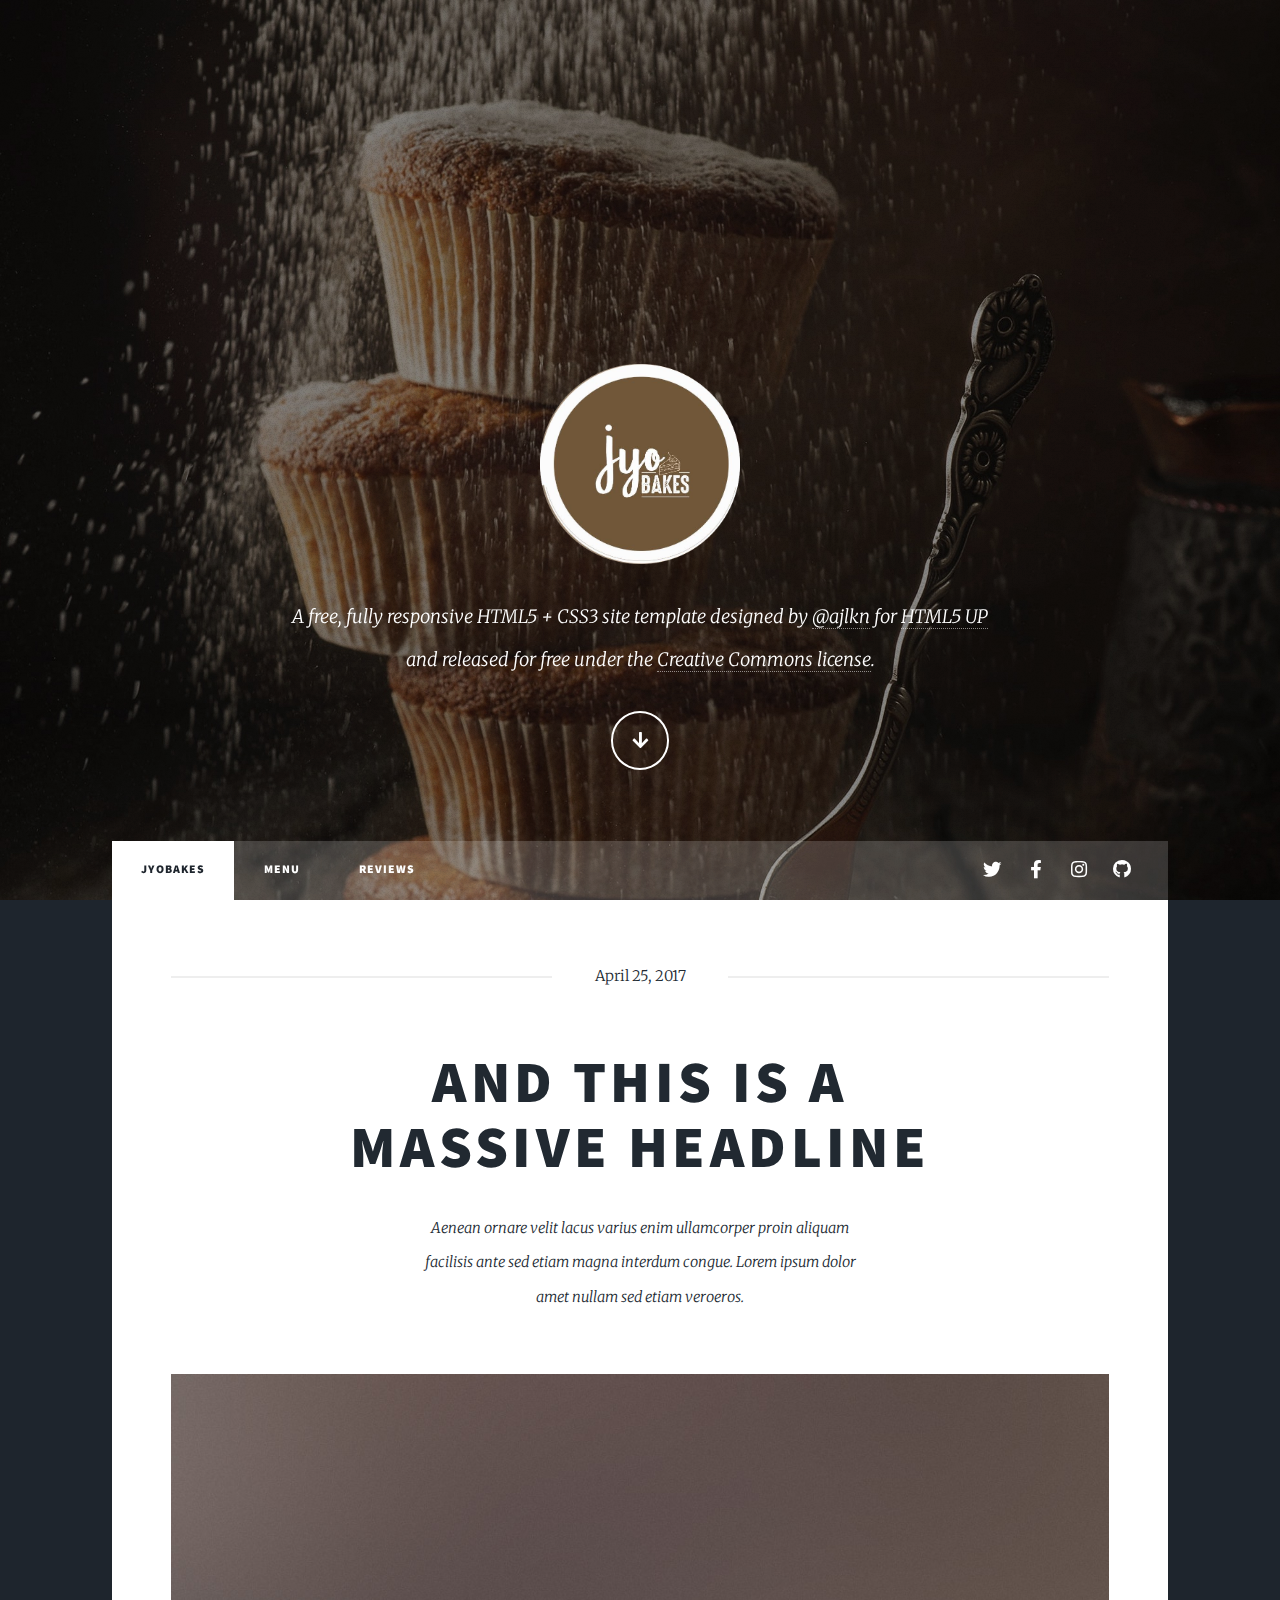
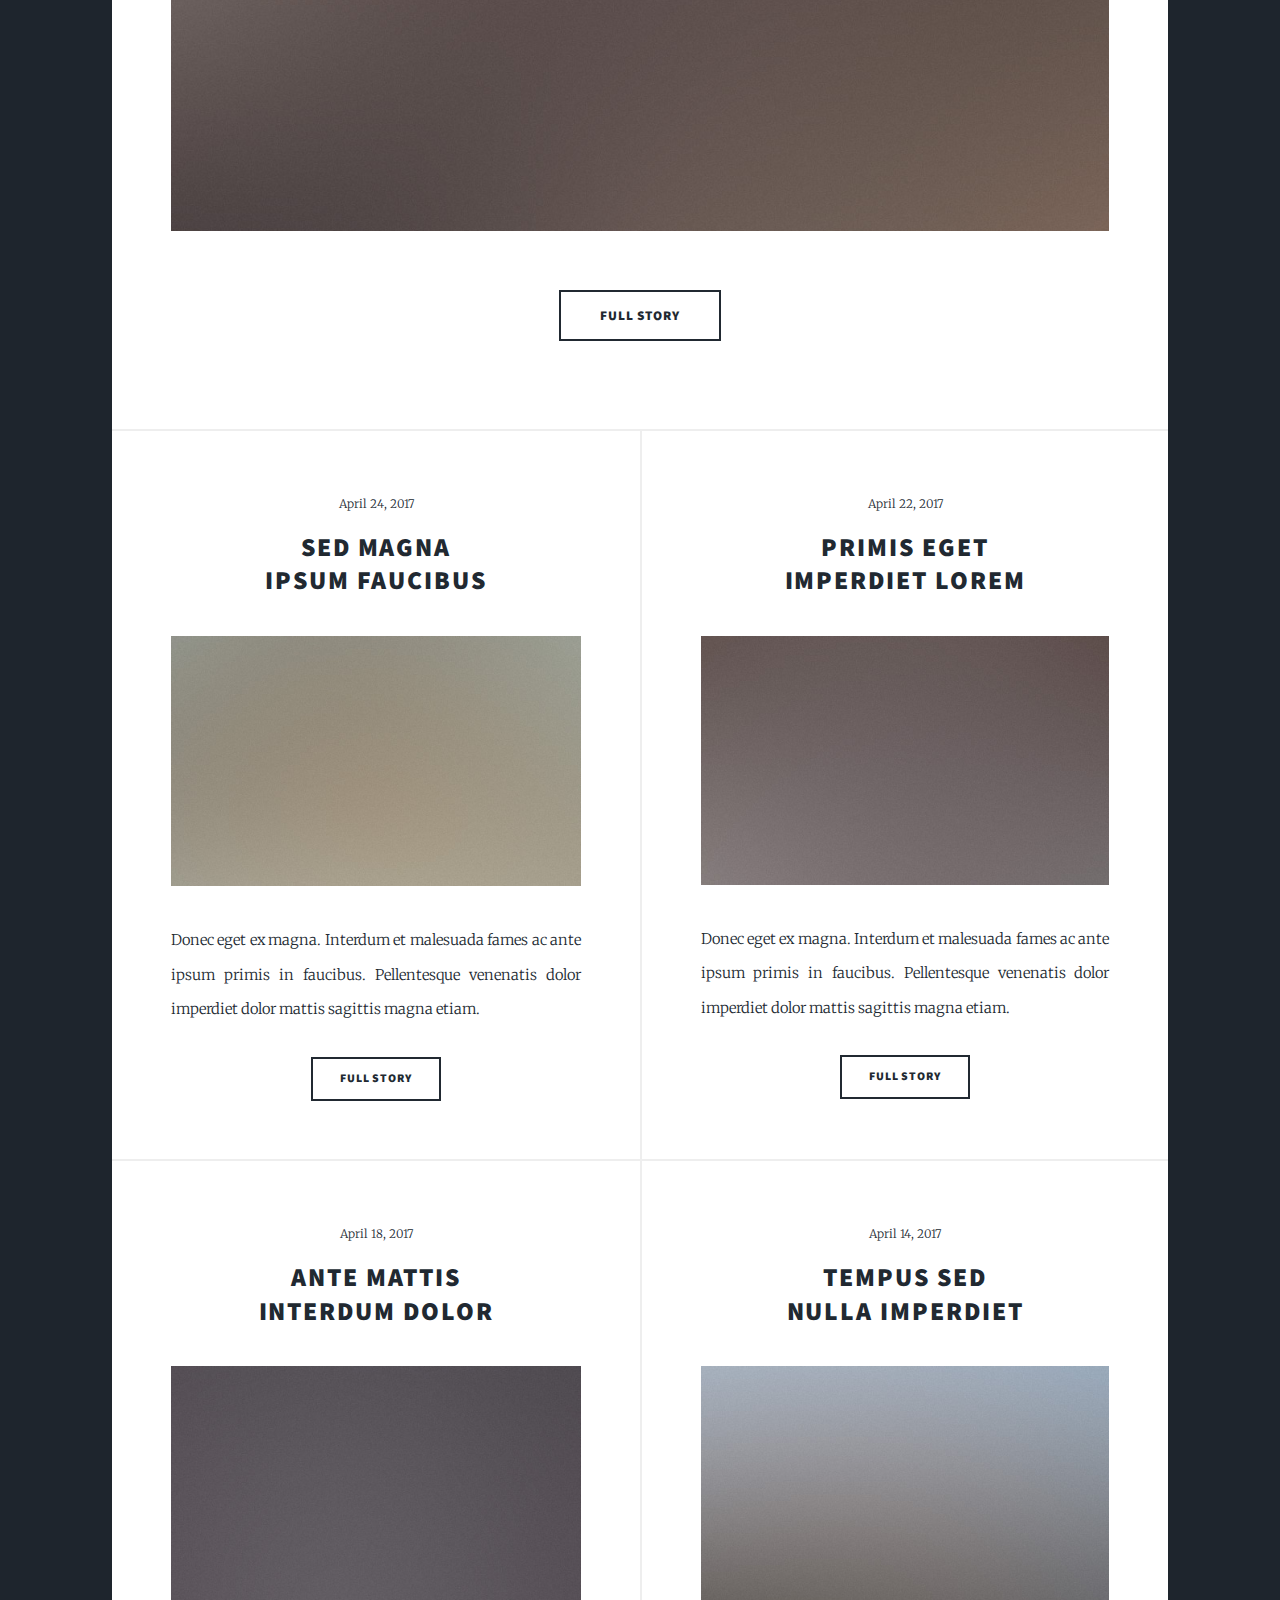
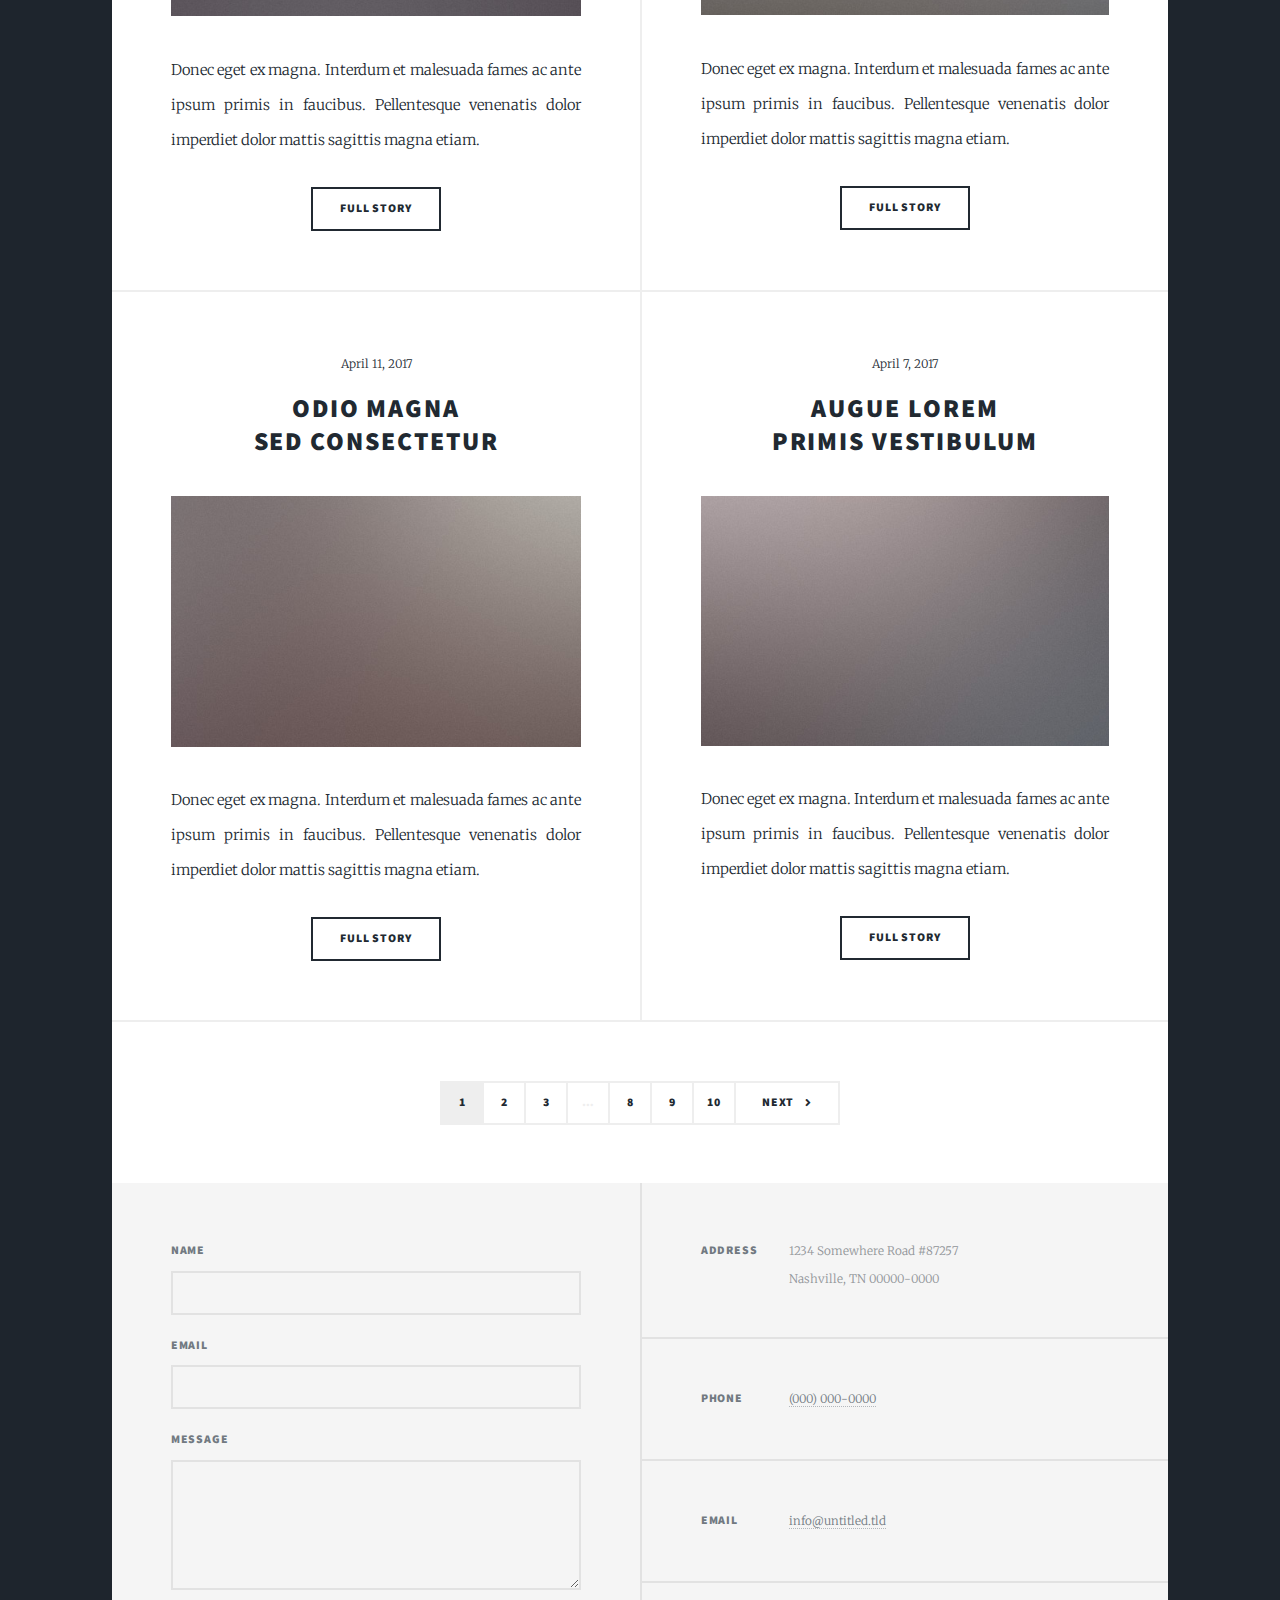
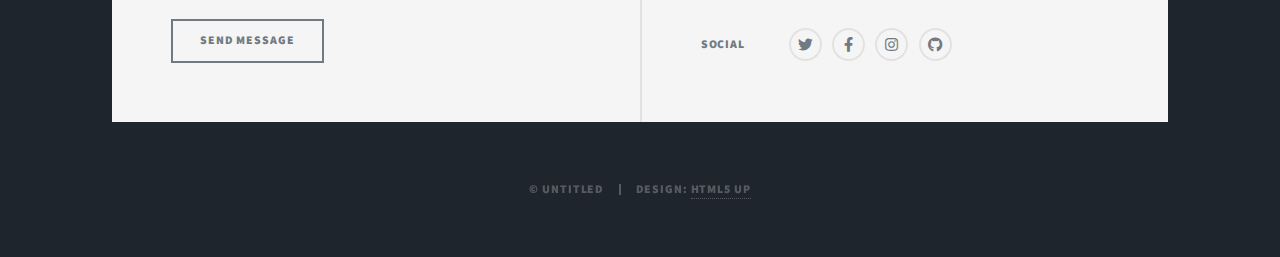
==== commit 29778b55: "commit 1" ====
--- a/jyobakes/index.html
+++ b/jyobakes/index.html
@@ -21,7 +21,8 @@
 					<div id="intro">
 						<!-- <h1> JyoBakes</h1> -->
 						<!-- <img src="logo2.png"> -->
-						<img src="logo2.png" alt="JyoBakes Logo" width="200px"; height="200px" />
+						<img src="logo2.png" alt="JyoBakes Logo" width="200px"; height="200px"; />
+						<br>
 						<p>A free, fully responsive HTML5 + CSS3 site template designed by <a href="https://twitter.com/ajlkn">@ajlkn</a> for <a href="https://html5up.net">HTML5 UP</a><br />
 						and released for free under the <a href="https://html5up.net/license">Creative Commons license</a>.</p>
 						<ul class="actions">
--- a/jyobakes/assets/css/main.css
+++ b/jyobakes/assets/css/main.css
@@ -164,6 +164,7 @@
 	}
 
 		a:hover {
+			color: #70573A !important;
 			border-bottom-color: transparent;
 		}
 
@@ -298,7 +299,7 @@
 
 		a:hover {
 			border-bottom-color: transparent;
-			color: #18bfef !important;
+			color: #70573A !important;
 		}
 
 	strong, b {
@@ -2215,8 +2216,8 @@
 		input[type="button"]:hover,
 		button:hover,
 		.button:hover {
-			box-shadow: inset 0 0 0 2px #18bfef;
-			color: #18bfef !important;
+			box-shadow: inset 0 0 0 2px #70573A;
+			color: #70573A !important;
 		}
 
 		input[type="submit"].primary,
@@ -2234,7 +2235,7 @@
 			input[type="button"].primary:hover,
 			button.primary:hover,
 			.button.primary:hover {
-				background-color: #18bfef;
+				background-color: #70573A;
 			}
 
 /* Form */
@@ -2491,7 +2492,7 @@
 		input[type="email"]:focus,
 		select:focus,
 		textarea:focus {
-			border-color: #18bfef;
+			border-color: #70573A;
 		}
 
 	select {
@@ -2526,7 +2527,7 @@
 
 	input[type="checkbox"]:focus + label:before,
 	input[type="radio"]:focus + label:before {
-		border-color: #18bfef;
+		border-color: #70573A;
 	}
 
 	::-webkit-input-placeholder {
@@ -2890,7 +2891,7 @@
 	}
 
 	ul.icons li a.icon:hover:before {
-		color: #18bfef;
+		color: #70573A;
 	}
 
 	ul.icons.alt li .icon:before {
@@ -2898,7 +2899,7 @@
 	}
 
 	ul.icons.alt li a.icon:hover:before {
-		box-shadow: inset 0 0 0 2px #18bfef;
+		box-shadow: inset 0 0 0 2px #70573A;
 	}
 
 /* Section/Article */
@@ -3197,14 +3198,14 @@
 	}
 
 		.pagination a:hover {
-			color: #18bfef !important;
-			border-color: #18bfef;
+			color: #70573A !important;			
+			border-color: #70573A;
 			z-index: 1;
 		}
 
 			.pagination a:hover + a,
 			.pagination a:hover + span {
-				border-left-color: #18bfef;
+				border-left-color: #70573A;
 			}
 
 		.pagination a.active {
@@ -3234,7 +3235,10 @@
 			width: 100%;
 			height: 100%;
 			background-color: #212931;
-			background-image: url("../../images/overlay.png"), linear-gradient(0deg, rgba(0, 0, 0, 0.1), rgba(0, 0, 0, 0.1)), url("../../images/bg.jpg");
+			background-image: url("../../images/overlay.png"), linear-gradient(0deg, rgba(0, 0, 0, 0.1), rgba(0, 0, 0, 0.1)), url("../../bg.jpg");
+			/* background-blend-mode: overlay; */
+			/* background-image: linear-gradient(to bottom, rgba(245, 246, 252, 0.52), rgba(78, 56, 9, 0.73)), url("../../bg.jpg"); */
+			/* linear-gradient(0deg, rgba(12, 12, 122, 0.1), rgba(0, 0, 0, 0.1)), url("../../images/bg.jpg"); */
 			background-size: auto,								auto,														100% auto;
 			background-position: center,								center,														top center;
 			background-repeat: repeat,								no-repeat,													no-repeat;
@@ -3324,7 +3328,8 @@
 
 			#intro a:hover {
 				border-bottom-color: transparent;
-				color: #18bfef !important;
+				color: #70573A !important;
+
 			}
 
 		#intro strong, #intro b {
@@ -3363,8 +3368,8 @@
 			#intro input[type="button"]:hover,
 			#intro button:hover,
 			#intro .button:hover {
-				box-shadow: inset 0 0 0 2px #18bfef;
-				color: #18bfef !important;
+				box-shadow: inset 0 0 0 2px #70573A;
+				color: #70573A !important;
 			}
 
 			#intro input[type="submit"].primary,
@@ -3382,7 +3387,7 @@
 				#intro input[type="button"].primary:hover,
 				#intro button.primary:hover,
 				#intro .button.primary:hover {
-					background-color: #18bfef;
+					background-color: #70573A;
 				}
 
 		#intro h1 {
@@ -3533,7 +3538,7 @@
 
 			#header a:hover {
 				border-bottom-color: transparent;
-				color: #18bfef !important;
+				color: #70573A !important;
 			}
 
 		#header strong, #header b {
@@ -3577,8 +3582,8 @@
 		}
 
 			#header .logo:hover {
-				border-color: #18bfef !important;
-				color: #18bfef !important;
+				border-color: #70573A !important;
+				color: #70573A !important;
 			}
 
 		@media screen and (max-width: 980px) {
@@ -3632,7 +3637,7 @@
 		}
 
 		#nav ul.icons li a.icon:hover:before {
-			color: #18bfef;
+			color: #70573A;
 		}
 
 		#nav ul.icons.alt li .icon:before {
@@ -3640,7 +3645,7 @@
 		}
 
 		#nav ul.icons.alt li a.icon:hover:before {
-			box-shadow: inset 0 0 0 2px #18bfef;
+			box-shadow: inset 0 0 0 2px #70573A;
 		}
 
 		#nav input, #nav select, #nav textarea {
@@ -3654,7 +3659,7 @@
 
 			#nav a:hover {
 				border-bottom-color: transparent;
-				color: #18bfef !important;
+				color: #70573A !important;
 			}
 
 		#nav strong, #nav b {
@@ -3730,7 +3735,8 @@
 					}
 
 						#nav ul.links li.active a:hover {
-							color: #18bfef !important;
+							color: #70573A !important;
+
 						}
 
 		#nav ul.icons {
@@ -3974,7 +3980,8 @@
 
 			#footer a:hover {
 				border-bottom-color: transparent;
-				color: #18bfef !important;
+				color: #70573A !important;
+
 			}
 
 		#footer strong, #footer b {
@@ -4017,8 +4024,8 @@
 			#footer input[type="button"]:hover,
 			#footer button:hover,
 			#footer .button:hover {
-				box-shadow: inset 0 0 0 2px #18bfef;
-				color: #18bfef !important;
+				box-shadow: inset 0 0 0 2px #70573A;
+				color: #70573A !important;
 			}
 
 			#footer input[type="submit"].primary,
@@ -4036,7 +4043,7 @@
 				#footer input[type="button"].primary:hover,
 				#footer button.primary:hover,
 				#footer .button.primary:hover {
-					background-color: #18bfef;
+					background-color: #70573A;
 				}
 
 		#footer label {
@@ -4056,7 +4063,7 @@
 			#footer input[type="email"]:focus,
 			#footer select:focus,
 			#footer textarea:focus {
-				border-color: #18bfef;
+				border-color: #70573A;
 			}
 
 		#footer select {
@@ -4091,7 +4098,7 @@
 
 		#footer input[type="checkbox"]:focus + label:before,
 		#footer input[type="radio"]:focus + label:before {
-			border-color: #18bfef;
+			border-color: #70573A;
 		}
 
 		#footer ::-webkit-input-placeholder {
@@ -4119,7 +4126,7 @@
 		}
 
 		#footer ul.icons li a.icon:hover:before {
-			color: #18bfef;
+			color: #70573A;
 		}
 
 		#footer ul.icons.alt li .icon:before {
@@ -4127,7 +4134,7 @@
 		}
 
 		#footer ul.icons.alt li a.icon:hover:before {
-			box-shadow: inset 0 0 0 2px #18bfef;
+			box-shadow: inset 0 0 0 2px #70573A;
 		}
 
 		#footer header.major .date:before, #footer header.major .date:after {
@@ -4167,14 +4174,15 @@
 		}
 
 			#footer .pagination a:hover {
-				color: #18bfef !important;
-				border-color: #18bfef;
+				border-color: #70573A;
+				color: #70573A !important;
+
 				z-index: 1;
 			}
 
 				#footer .pagination a:hover + a,
 				#footer .pagination a:hover + span {
-					border-left-color: #18bfef;
+					border-left-color: #70573A;
 				}
 
 			#footer .pagination a.active {
@@ -4411,7 +4419,8 @@
 
 			#copyright a:hover {
 				border-bottom-color: transparent;
-				color: #18bfef !important;
+				color: #70573A !important;
+
 			}
 
 		#copyright strong, #copyright b {
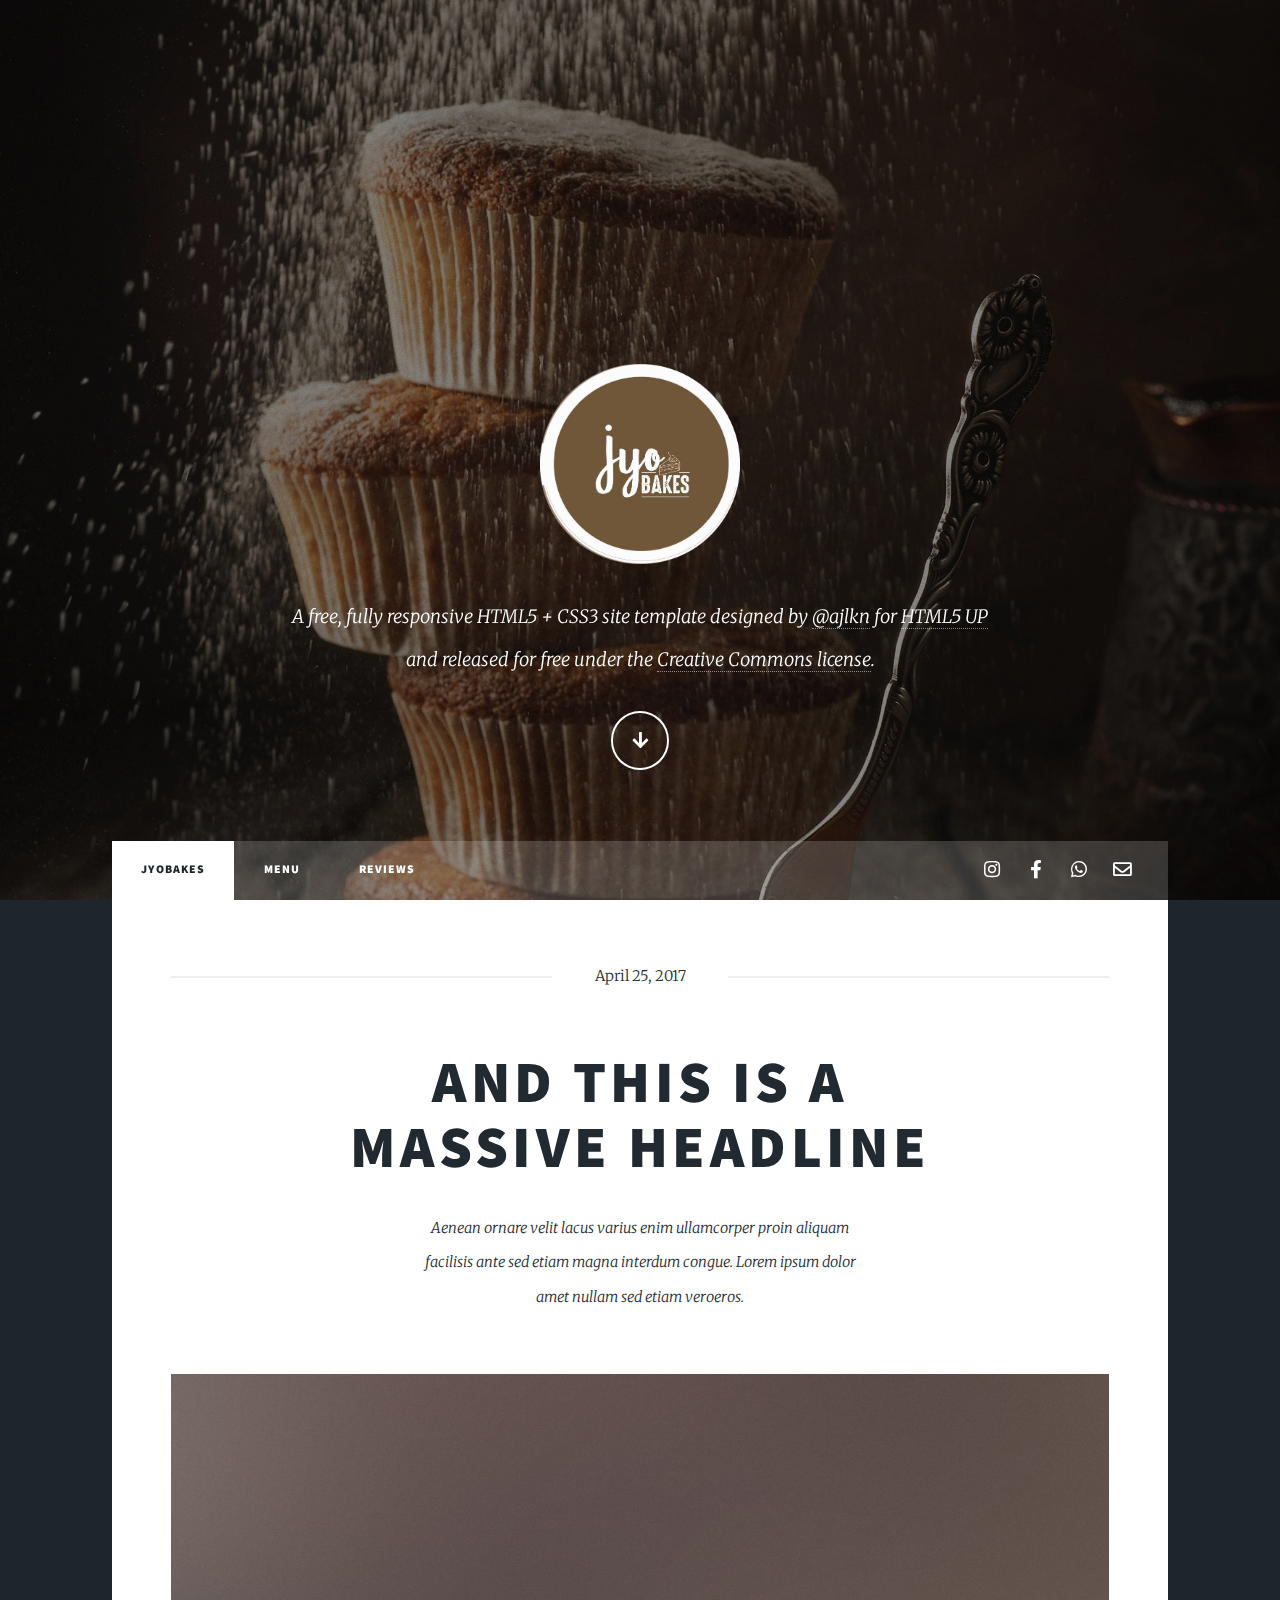
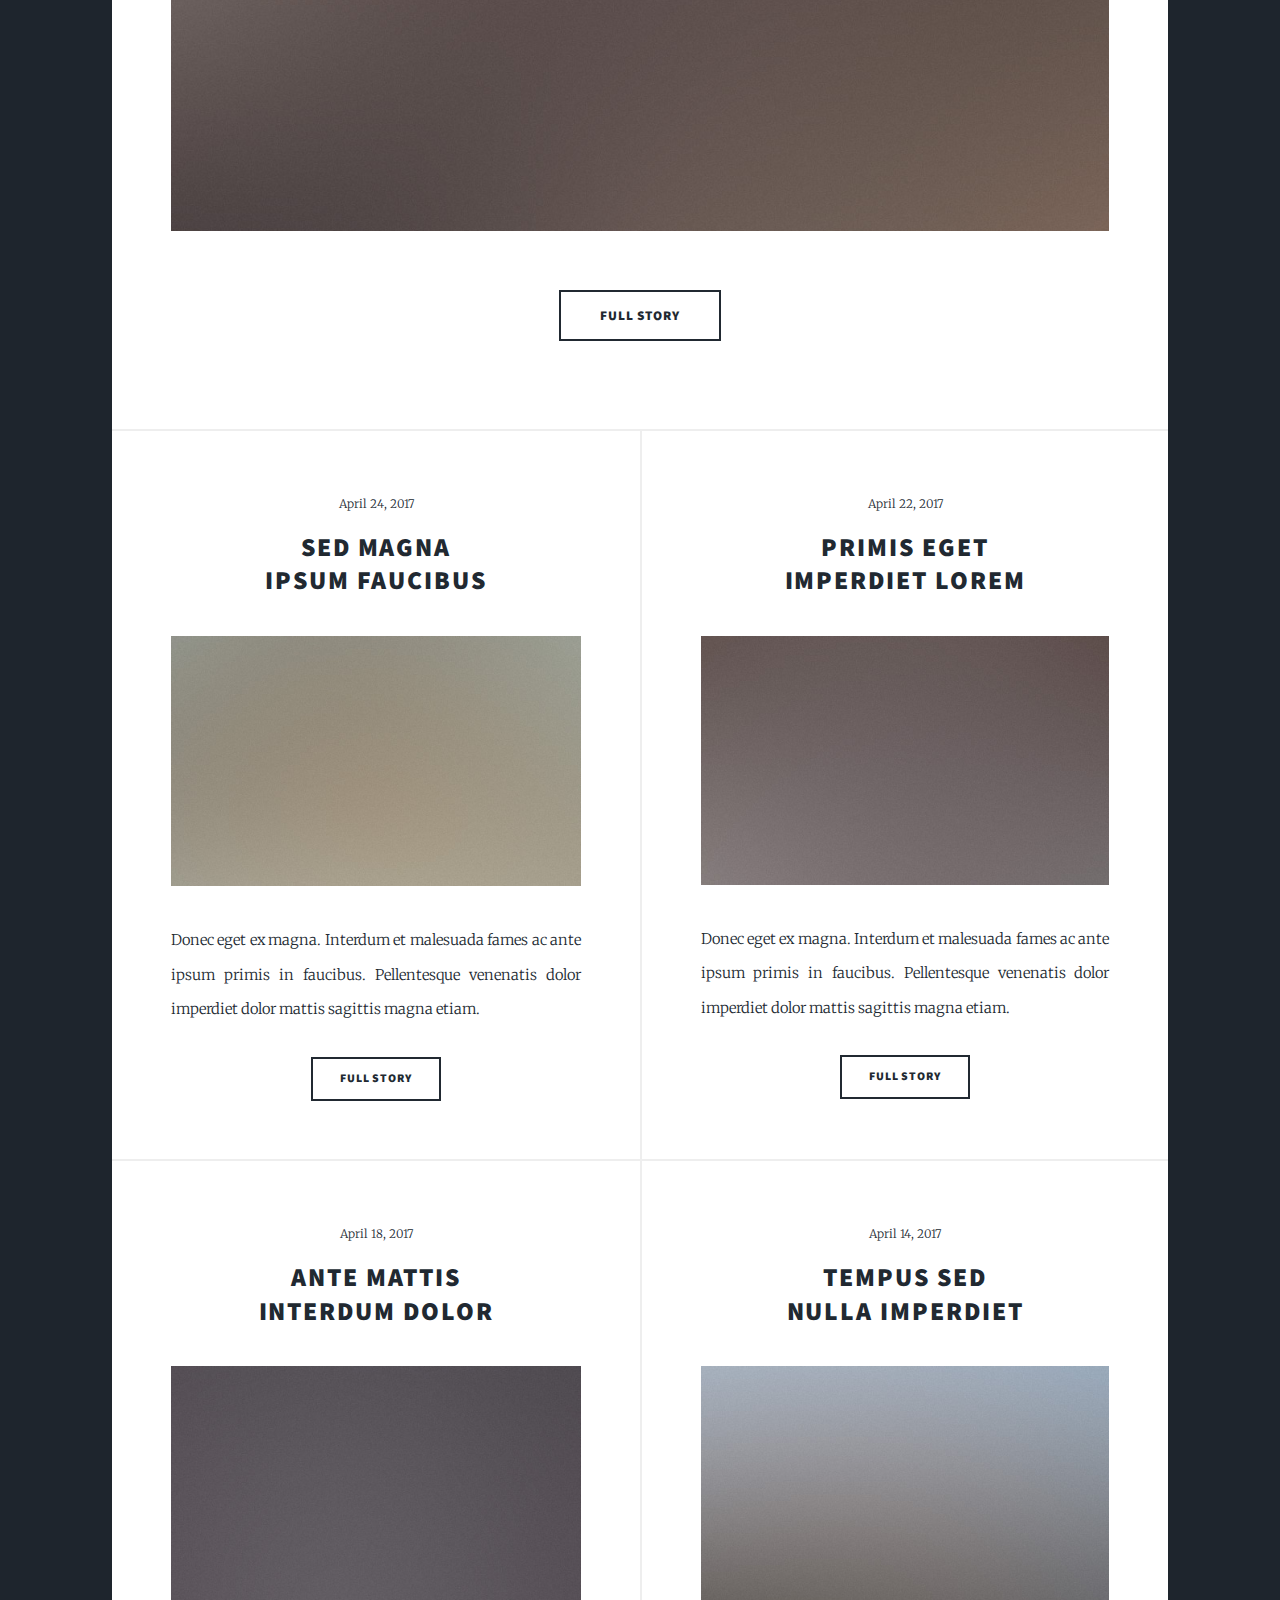
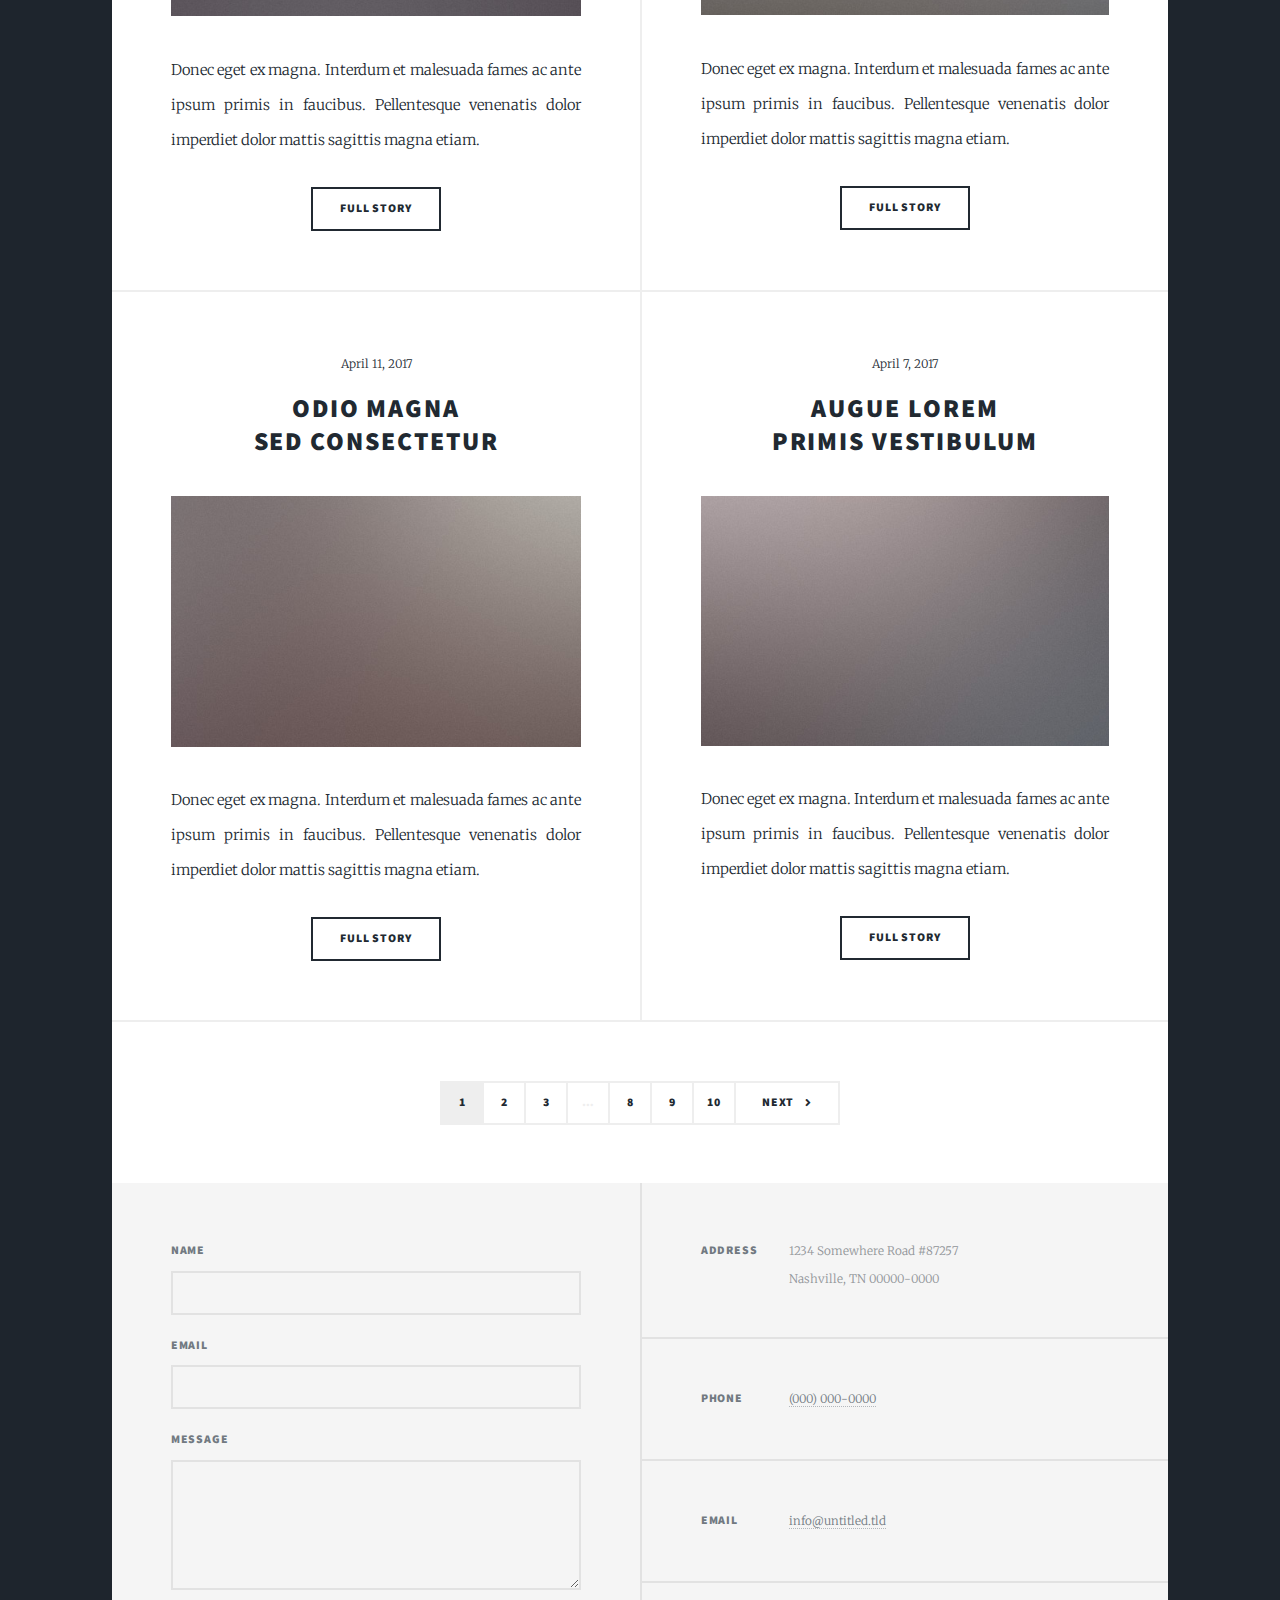
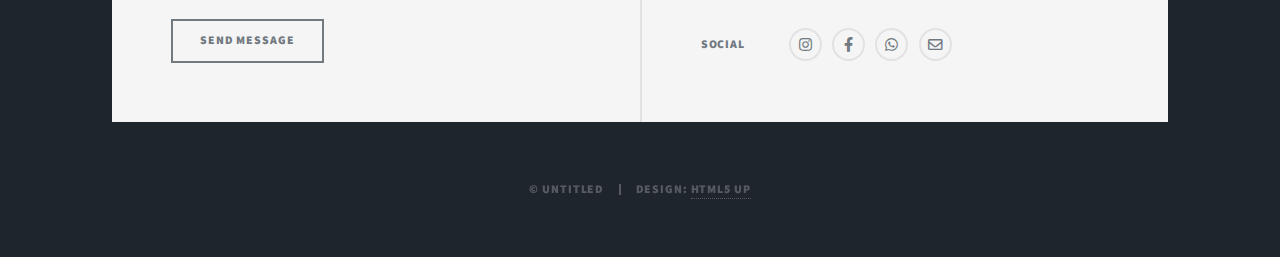
==== commit 98cf4769: "update social" ====
--- a/jyobakes/index.html
+++ b/jyobakes/index.html
@@ -43,10 +43,10 @@
 							<li><a href="elements.html">Reviews</a></li>
 						</ul>
 						<ul class="icons">
-							<li><a href="#" class="icon brands fa-twitter"><span class="label">Twitter</span></a></li>
+							<li><a href="#" class="icon brands fa-instagram"><span class="label">Instagram</span></a></li>
 							<li><a href="#" class="icon brands fa-facebook-f"><span class="label">Facebook</span></a></li>
-							<li><a href="#" class="icon brands fa-instagram"><span class="label">Instagram</span></a></li>
-							<li><a href="#" class="icon brands fa-github"><span class="label">GitHub</span></a></li>
+							<li><a href="#" class="icon brands fa-whatsapp"><span class="label">Whatsapp</span></a></li>
+							<li><a href="#" class="icon fa-envelope"><span class="label">Email</span></a></li>
 						</ul>
 					</nav>
 
@@ -202,10 +202,10 @@
 							<section>
 								<h3>Social</h3>
 								<ul class="icons alt">
-									<li><a href="#" class="icon brands alt fa-twitter"><span class="label">Twitter</span></a></li>
+									<li><a href="#" class="icon brands alt fa-instagram"><span class="label">Instagram</span></a></li>
 									<li><a href="#" class="icon brands alt fa-facebook-f"><span class="label">Facebook</span></a></li>
-									<li><a href="#" class="icon brands alt fa-instagram"><span class="label">Instagram</span></a></li>
-									<li><a href="#" class="icon brands alt fa-github"><span class="label">GitHub</span></a></li>
+									<li><a href="#" class="icon brands alt fa-whatsapp"><span class="label">Whatsapp</span></a></li>
+									<li><a href="#" class="icon alt fa-envelope"><span class="label">Email</span></a></li>
 								</ul>
 							</section>
 						</section>
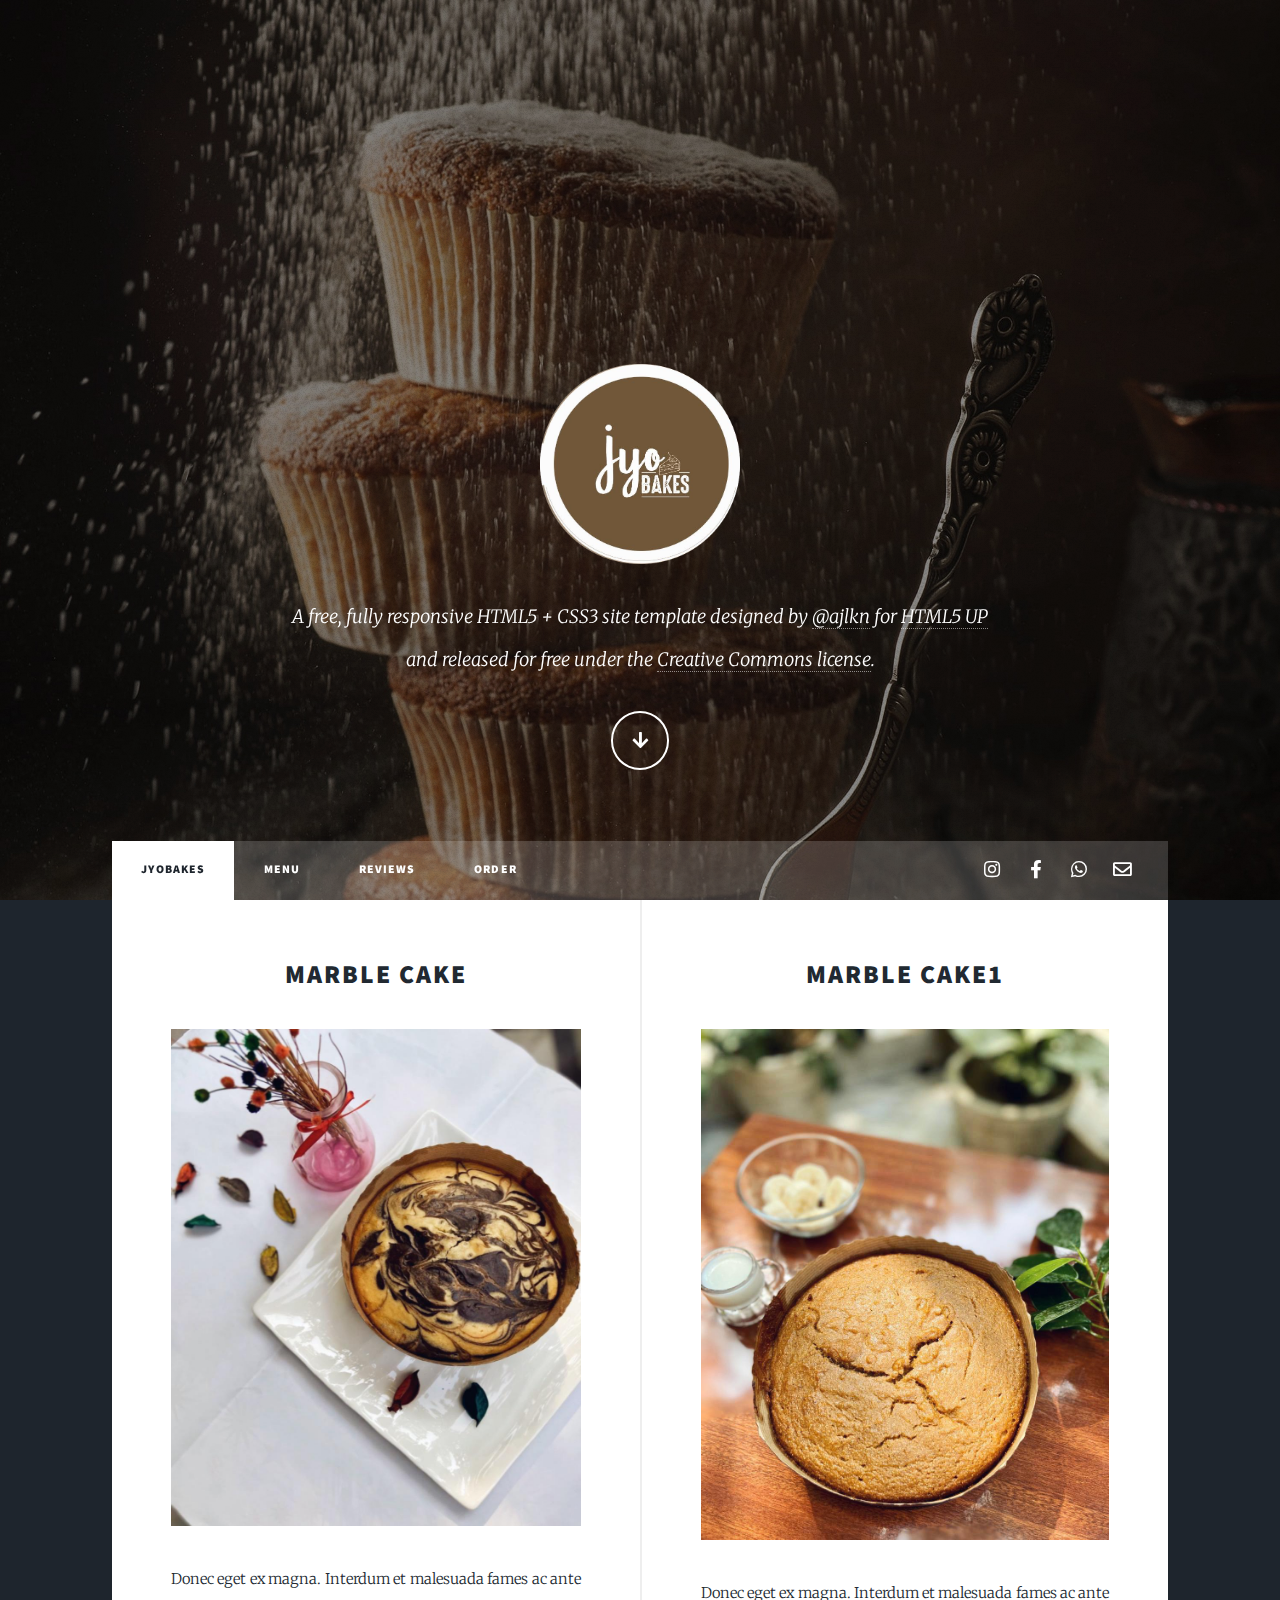
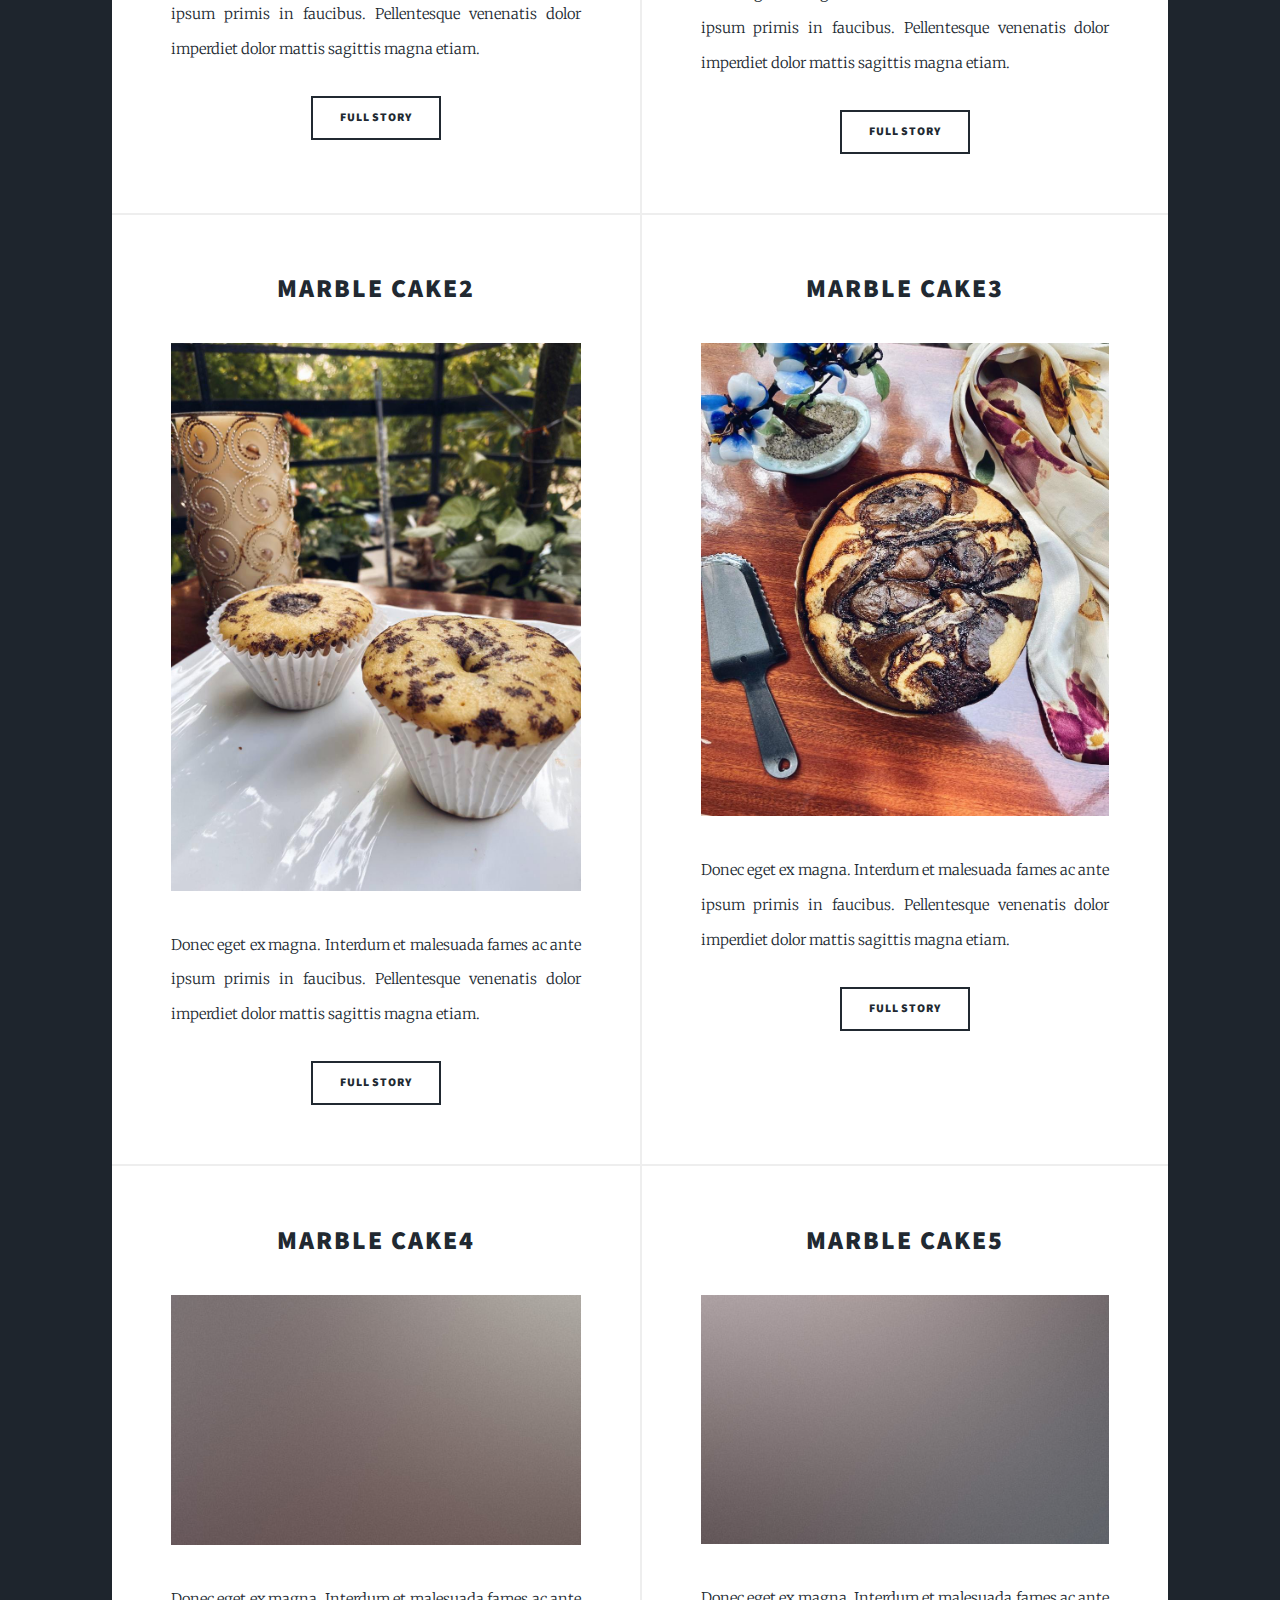
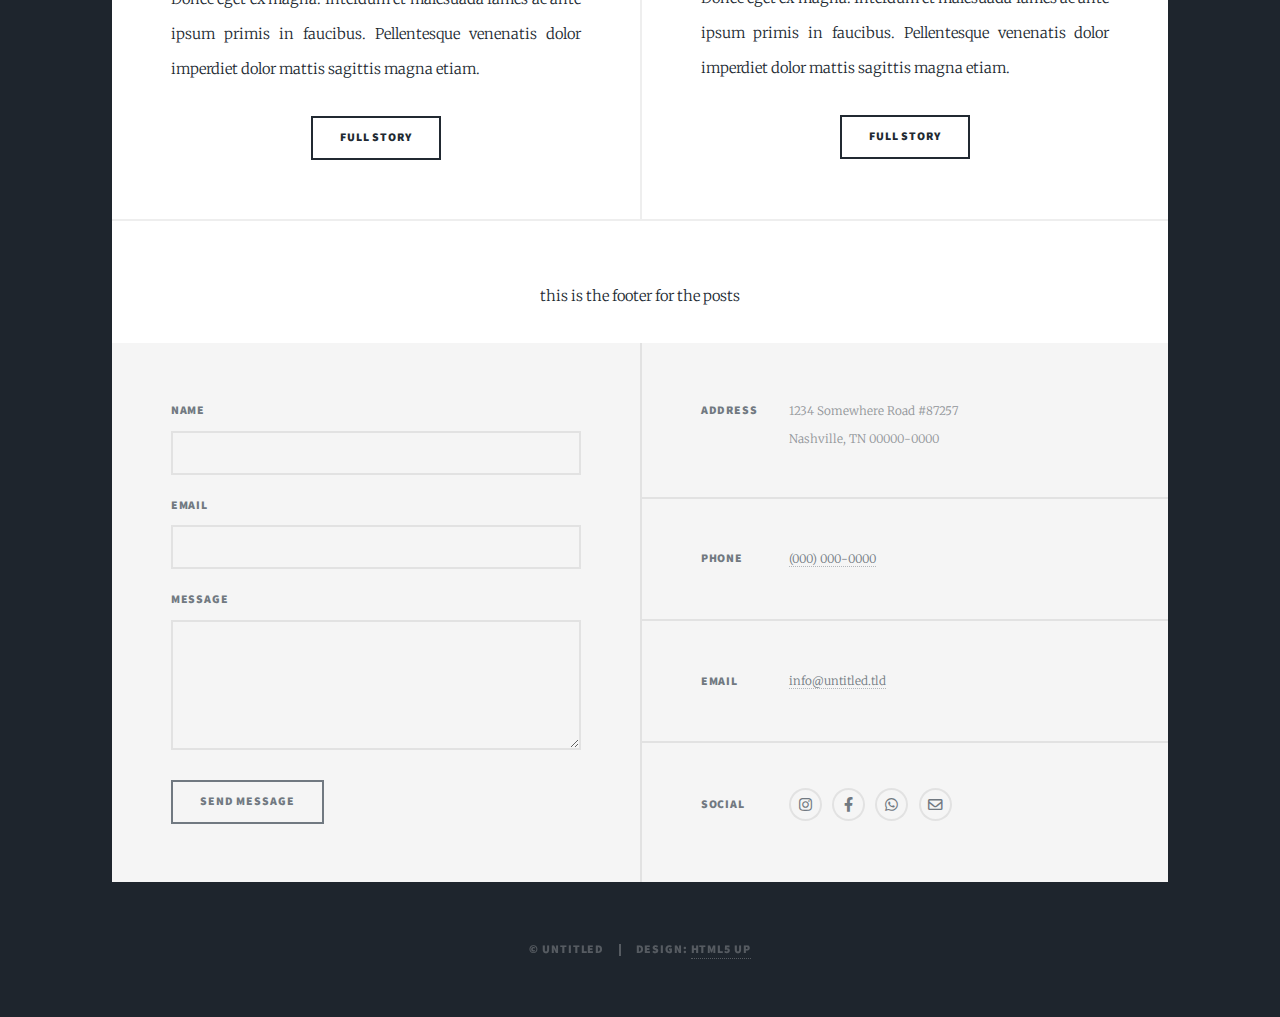
==== commit f1cd3f44: "updated home page pics" ====
--- a/jyobakes/index.html
+++ b/jyobakes/index.html
@@ -41,6 +41,8 @@
 							<li class="active"><a href="index.html">JyoBakes</a></li>
 							<li><a href="generic.html">Menu</a></li>
 							<li><a href="elements.html">Reviews</a></li>
+							<li><a href="#order">Order</a></li>
+
 						</ul>
 						<ul class="icons">
 							<li><a href="#" class="icon brands fa-instagram"><span class="label">Instagram</span></a></li>
@@ -54,7 +56,7 @@
 					<div id="main">
 
 						<!-- Featured Post -->
-							<article class="post featured">
+							<!-- <article class="post featured">
 								<header class="major">
 									<span class="date">April 25, 2017</span>
 									<h2><a href="#">And this is a<br />
@@ -67,63 +69,53 @@
 								<ul class="actions special">
 									<li><a href="#" class="button large">Full Story</a></li>
 								</ul>
-							</article>
+							</article> -->
 
 						<!-- Posts -->
 							<section class="posts">
 								<article>
 									<header>
-										<span class="date">April 24, 2017</span>
-										<h2><a href="#">Sed magna<br />
-										ipsum faucibus</a></h2>
-									</header>
-									<a href="#" class="image fit"><img src="images/pic02.jpg" alt="" /></a>
-									<p>Donec eget ex magna. Interdum et malesuada fames ac ante ipsum primis in faucibus. Pellentesque venenatis dolor imperdiet dolor mattis sagittis magna etiam.</p>
-									<ul class="actions special">
-										<li><a href="#" class="button">Full Story</a></li>
-									</ul>
-								</article>
-								<article>
-									<header>
-										<span class="date">April 22, 2017</span>
-										<h2><a href="#">Primis eget<br />
-										imperdiet lorem</a></h2>
-									</header>
-									<a href="#" class="image fit"><img src="images/pic03.jpg" alt="" /></a>
-									<p>Donec eget ex magna. Interdum et malesuada fames ac ante ipsum primis in faucibus. Pellentesque venenatis dolor imperdiet dolor mattis sagittis magna etiam.</p>
-									<ul class="actions special">
-										<li><a href="#" class="button">Full Story</a></li>
-									</ul>
-								</article>
-								<article>
-									<header>
-										<span class="date">April 18, 2017</span>
-										<h2><a href="#">Ante mattis<br />
-										interdum dolor</a></h2>
-									</header>
-									<a href="#" class="image fit"><img src="images/pic04.jpg" alt="" /></a>
-									<p>Donec eget ex magna. Interdum et malesuada fames ac ante ipsum primis in faucibus. Pellentesque venenatis dolor imperdiet dolor mattis sagittis magna etiam.</p>
-									<ul class="actions special">
-										<li><a href="#" class="button">Full Story</a></li>
-									</ul>
-								</article>
-								<article>
-									<header>
-										<span class="date">April 14, 2017</span>
-										<h2><a href="#">Tempus sed<br />
-										nulla imperdiet</a></h2>
-									</header>
-									<a href="#" class="image fit"><img src="images/pic05.jpg" alt="" /></a>
-									<p>Donec eget ex magna. Interdum et malesuada fames ac ante ipsum primis in faucibus. Pellentesque venenatis dolor imperdiet dolor mattis sagittis magna etiam.</p>
-									<ul class="actions special">
-										<li><a href="#" class="button">Full Story</a></li>
-									</ul>
-								</article>
-								<article>
-									<header>
-										<span class="date">April 11, 2017</span>
-										<h2><a href="#">Odio magna<br />
-										sed consectetur</a></h2>
+										<h2>Marble Cake</h2>
+									</header>
+									<a href="#" class="image fit"><img src="images/pic02-.jpg" alt="" /></a>
+									<p>Donec eget ex magna. Interdum et malesuada fames ac ante ipsum primis in faucibus. Pellentesque venenatis dolor imperdiet dolor mattis sagittis magna etiam.</p>
+									<ul class="actions special">
+										<li><a href="#" class="button">Full Story</a></li>
+									</ul>
+								</article>
+								<article>
+									<header>
+										<h2>Marble Cake1</h2>
+									</header>
+									<a href="#" class="image fit"><img src="images/pic03-.jpg" alt="" /></a>
+									<p>Donec eget ex magna. Interdum et malesuada fames ac ante ipsum primis in faucibus. Pellentesque venenatis dolor imperdiet dolor mattis sagittis magna etiam.</p>
+									<ul class="actions special">
+										<li><a href="#" class="button">Full Story</a></li>
+									</ul>
+								</article>
+								<article>
+									<header>
+										<h2>Marble Cake2</h2>
+									</header>
+									<a href="#" class="image fit"><img src="images/pic04-.jpg" alt="" /></a>
+									<p>Donec eget ex magna. Interdum et malesuada fames ac ante ipsum primis in faucibus. Pellentesque venenatis dolor imperdiet dolor mattis sagittis magna etiam.</p>
+									<ul class="actions special">
+										<li><a href="#" class="button">Full Story</a></li>
+									</ul>
+								</article>
+								<article>
+									<header>
+										<h2>Marble Cake3</h2>
+									</header>
+									<a href="#" class="image fit"><img src="images/pic05-.jpg" alt="" /></a>
+									<p>Donec eget ex magna. Interdum et malesuada fames ac ante ipsum primis in faucibus. Pellentesque venenatis dolor imperdiet dolor mattis sagittis magna etiam.</p>
+									<ul class="actions special">
+										<li><a href="#" class="button">Full Story</a></li>
+									</ul>
+								</article>
+								<article>
+									<header>
+										<h2>Marble Cake4</h2>
 									</header>
 									<a href="#" class="image fit"><img src="images/pic06.jpg" alt="" /></a>
 									<p>Donec eget ex magna. Interdum et malesuada fames ac ante ipsum primis in faucibus. Pellentesque venenatis dolor imperdiet dolor mattis sagittis magna etiam.</p>
@@ -133,9 +125,7 @@
 								</article>
 								<article>
 									<header>
-										<span class="date">April 7, 2017</span>
-										<h2><a href="#">Augue lorem<br />
-										primis vestibulum</a></h2>
+										<h2>Marble Cake5</h2>
 									</header>
 									<a href="#" class="image fit"><img src="images/pic07.jpg" alt="" /></a>
 									<p>Donec eget ex magna. Interdum et malesuada fames ac ante ipsum primis in faucibus. Pellentesque venenatis dolor imperdiet dolor mattis sagittis magna etiam.</p>
@@ -147,8 +137,7 @@
 
 						<!-- Footer -->
 							<footer>
-								<div class="pagination">
-									<!--<a href="#" class="previous">Prev</a>-->
+								<!-- <div class="pagination">
 									<a href="#" class="page active">1</a>
 									<a href="#" class="page">2</a>
 									<a href="#" class="page">3</a>
@@ -157,7 +146,8 @@
 									<a href="#" class="page">9</a>
 									<a href="#" class="page">10</a>
 									<a href="#" class="next">Next</a>
-								</div>
+								</div> -->
+								this is the footer for the posts
 							</footer>
 
 					</div>
--- a/jyobakes/assets/css/main.css
+++ b/jyobakes/assets/css/main.css
@@ -3933,6 +3933,7 @@
 					margin-right: auto;
 				}
 
+
 			}
 
 		@media screen and (max-width: 736px) {
@@ -3950,6 +3951,17 @@
 			}
 
 		}
+		#main .menuRow {
+			justify-content: center;
+			text-align: center;
+		}
+		#main .menuRow .active {
+			background-color: #70573A !important;
+		}
+		/* to change menu color */
+		/* #main .invert {
+			background-color: rgb(133, 120, 106);
+		} */
 
 /* Footer */
 
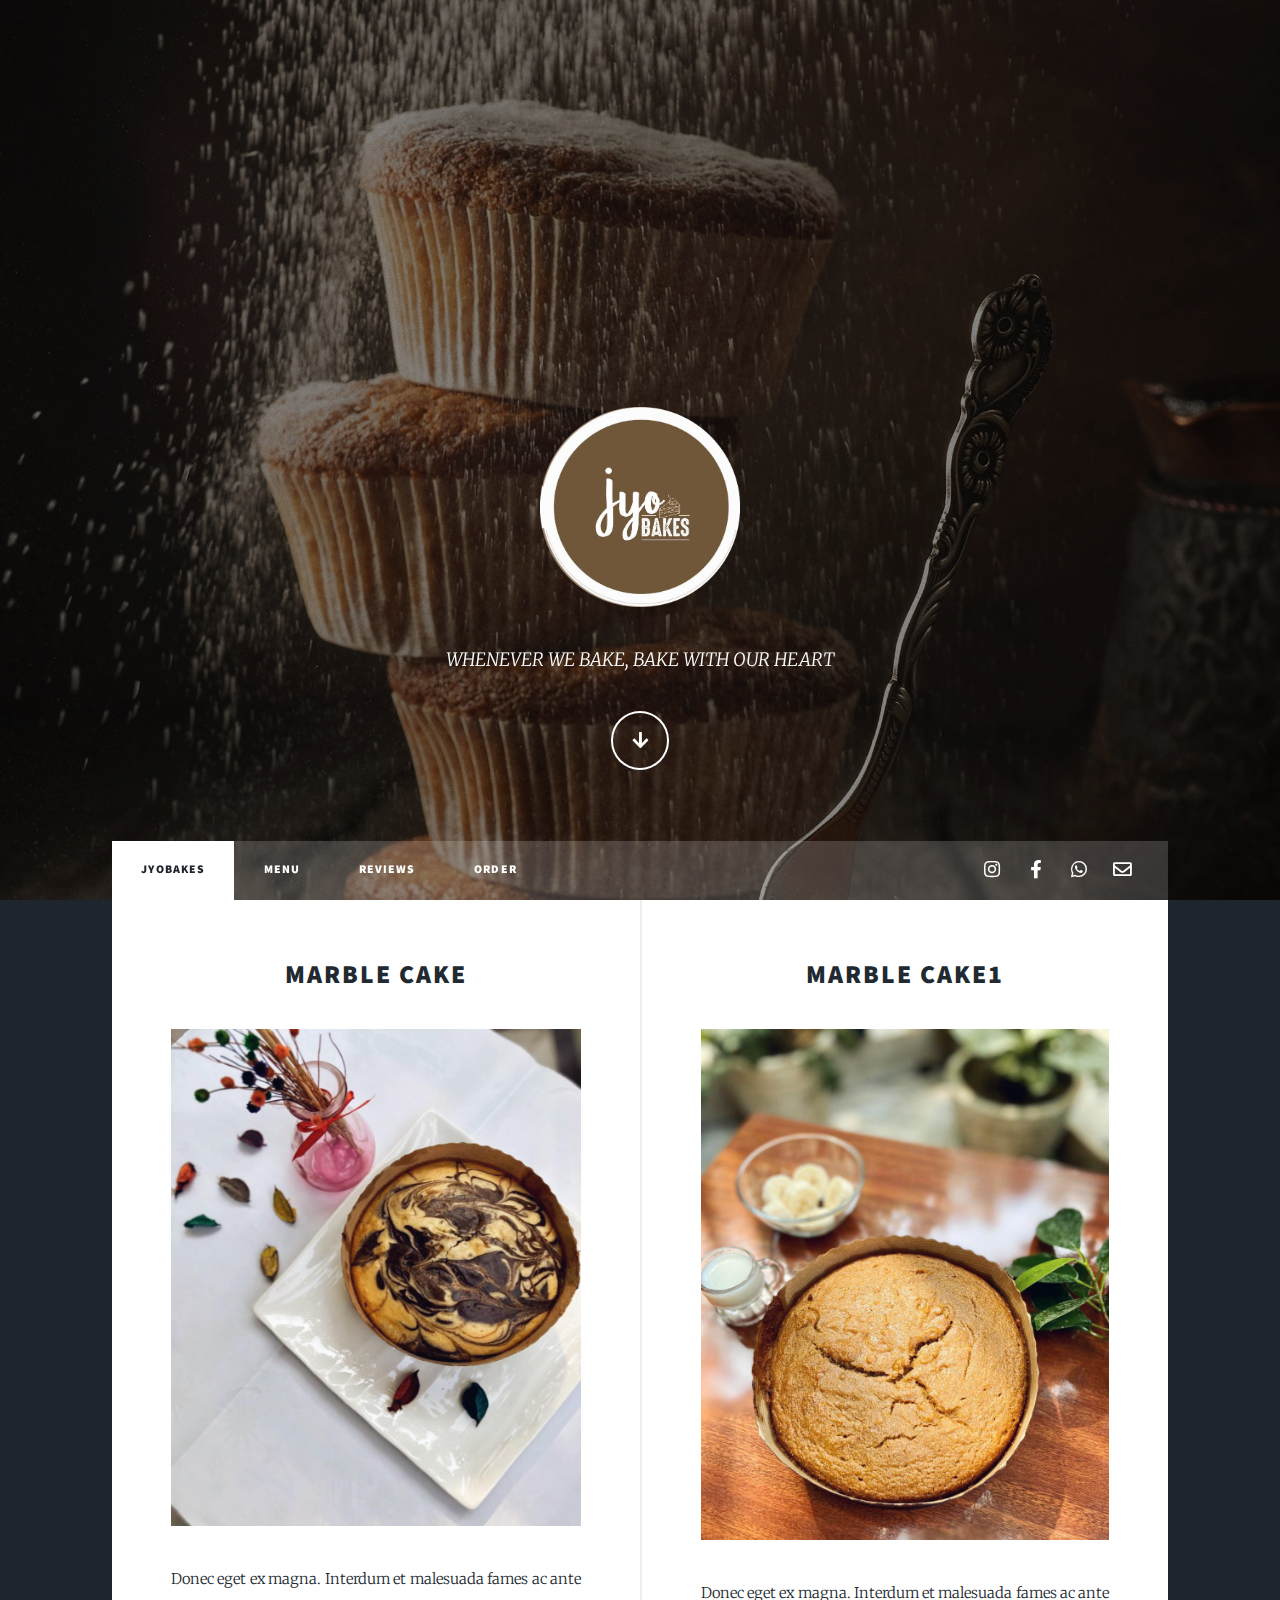
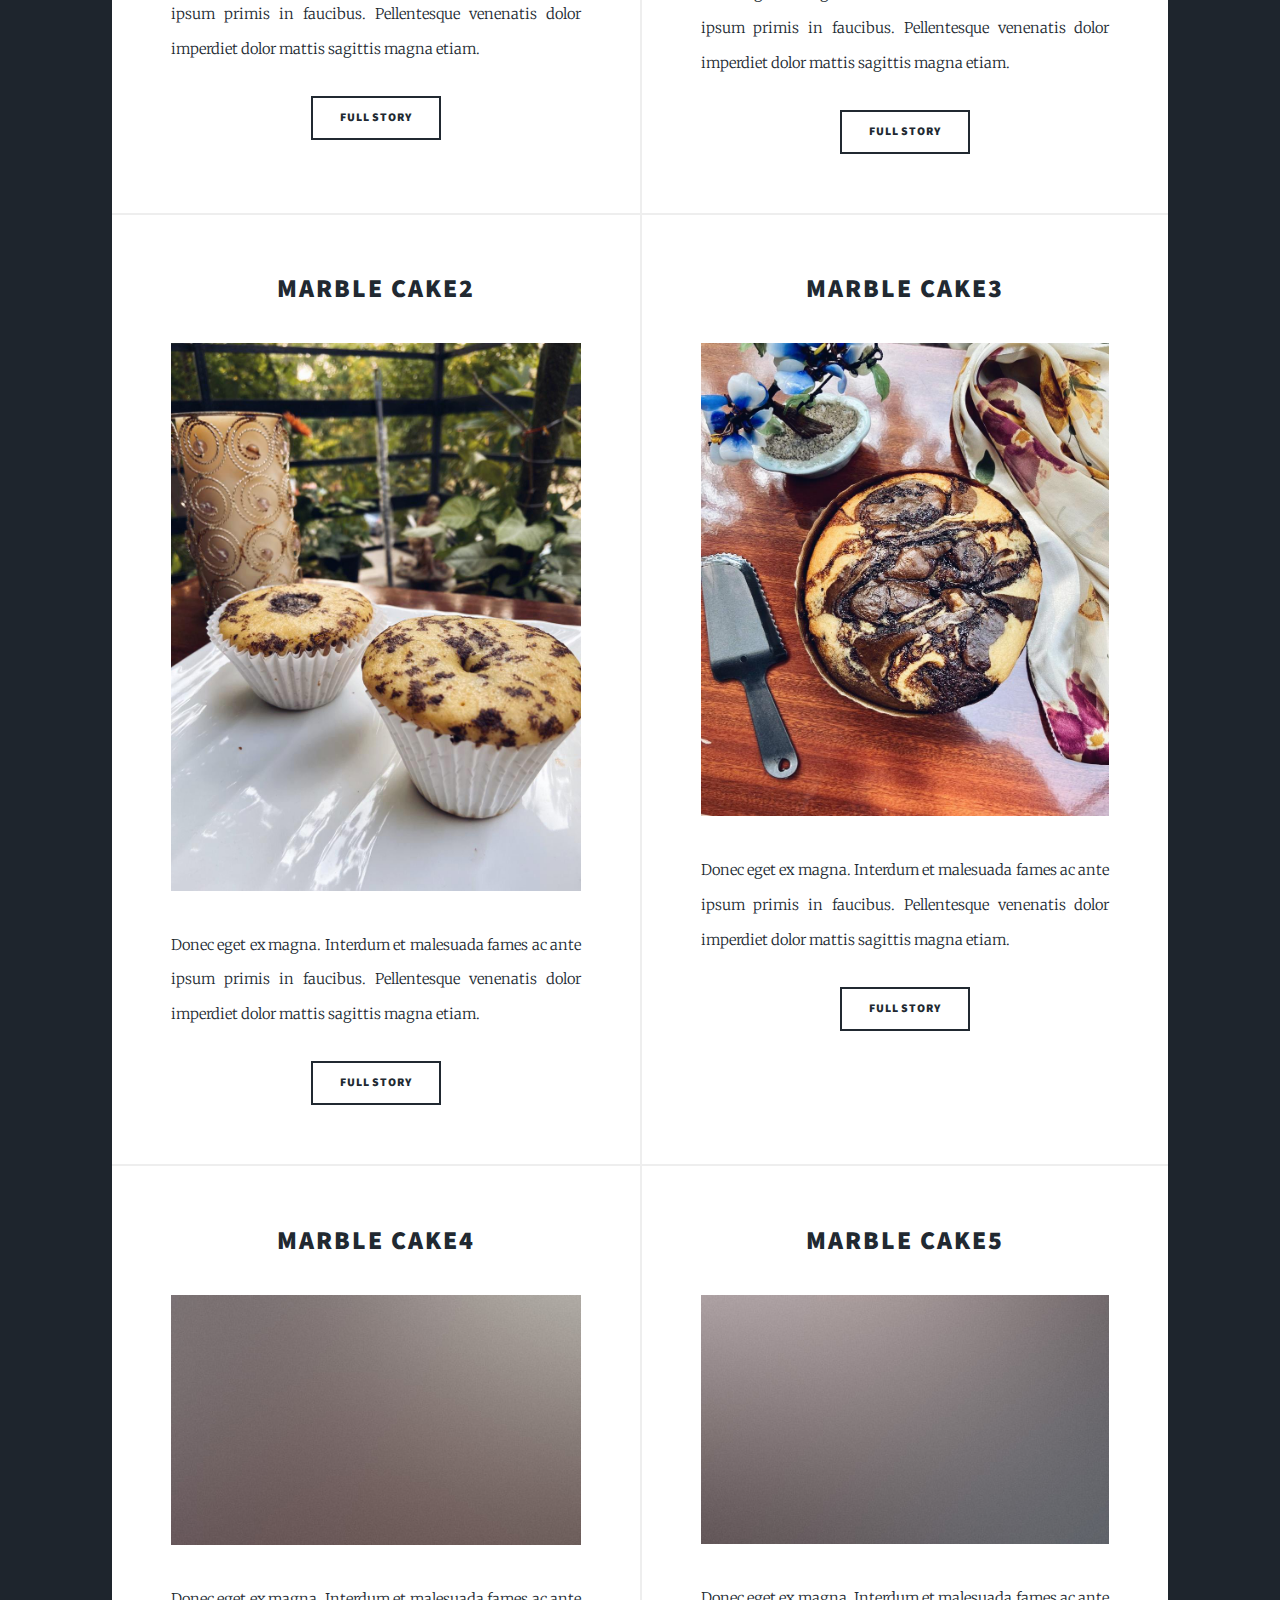
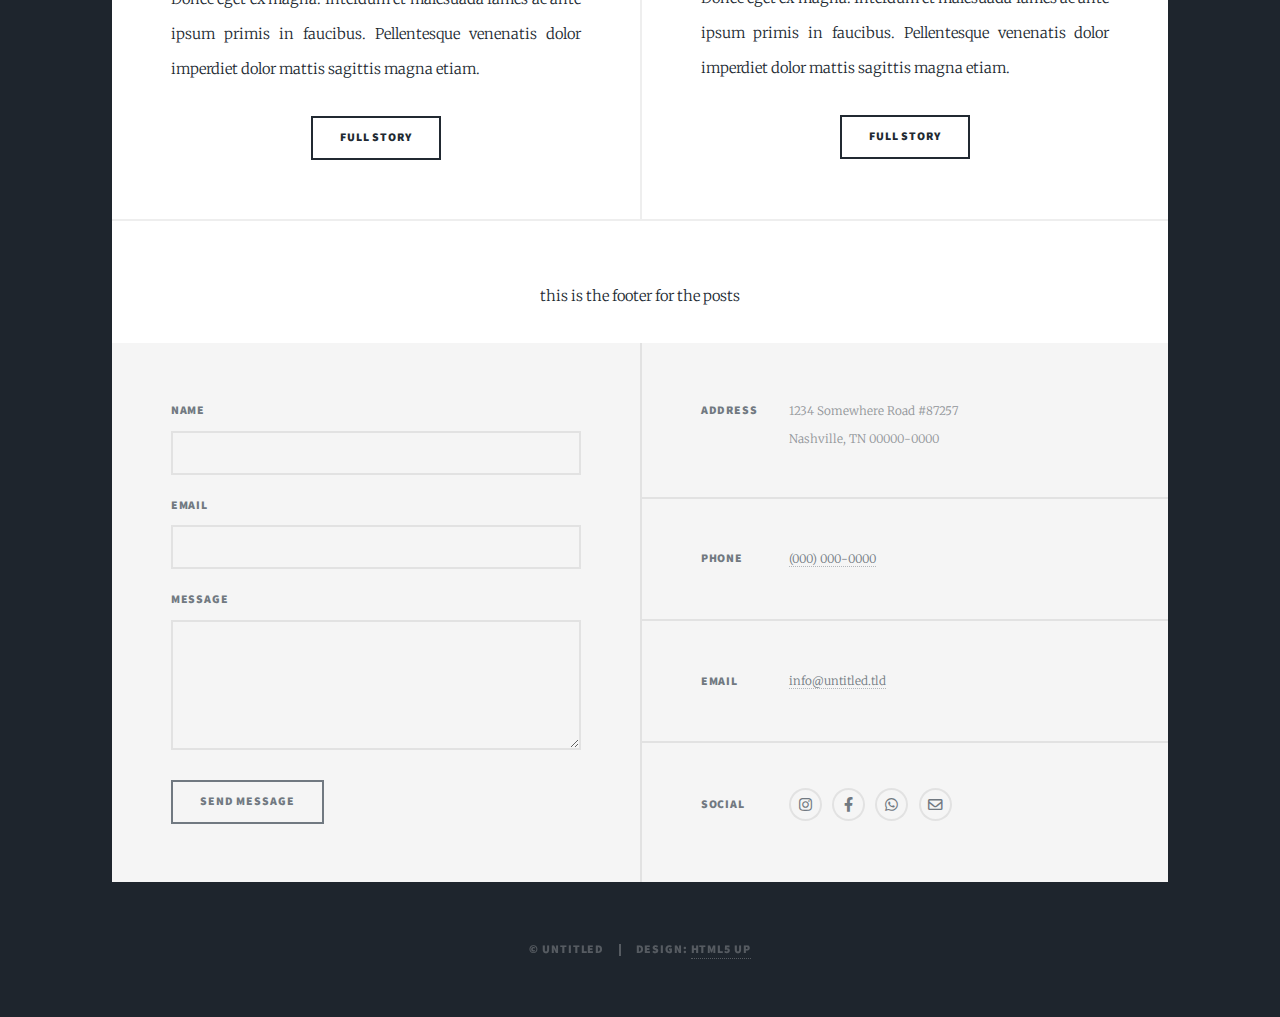
==== commit b73e33e3: "updated menu links" ====
--- a/jyobakes/index.html
+++ b/jyobakes/index.html
@@ -7,6 +7,7 @@
 <html>
 	<head>
 		<title>JyoBakes</title>
+		<link rel="shortcut icon" href="logo.png" type="image/x-icon">
 		<meta charset="utf-8" />
 		<meta name="viewport" content="width=device-width, initial-scale=1, user-scalable=no" />
 		<link rel="stylesheet" href="assets/css/main.css" />
@@ -23,10 +24,9 @@
 						<!-- <img src="logo2.png"> -->
 						<img src="logo2.png" alt="JyoBakes Logo" width="200px"; height="200px"; />
 						<br>
-						<p>A free, fully responsive HTML5 + CSS3 site template designed by <a href="https://twitter.com/ajlkn">@ajlkn</a> for <a href="https://html5up.net">HTML5 UP</a><br />
-						and released for free under the <a href="https://html5up.net/license">Creative Commons license</a>.</p>
+						<p>WHENEVER WE BAKE, BAKE WITH OUR HEART</p>
 						<ul class="actions">
-							<li><a href="#header" class="button icon solid solo fa-arrow-down scrolly">Continue</a></li>
+							<li><a href="#header" class="button icon solid solo fa-arrow-down scrolly">`</a></li>
 						</ul>
 					</div>
 
@@ -134,7 +134,7 @@
 									</ul>
 								</article>
 							</section>
-
+							
 						<!-- Footer -->
 							<footer>
 								<!-- <div class="pagination">
@@ -154,7 +154,7 @@
 
 				<!-- Footer -->
 					<footer id="footer">
-						<section>
+						<section id="order">
 							<form method="post" action="#">
 								<div class="fields">
 									<div class="field">
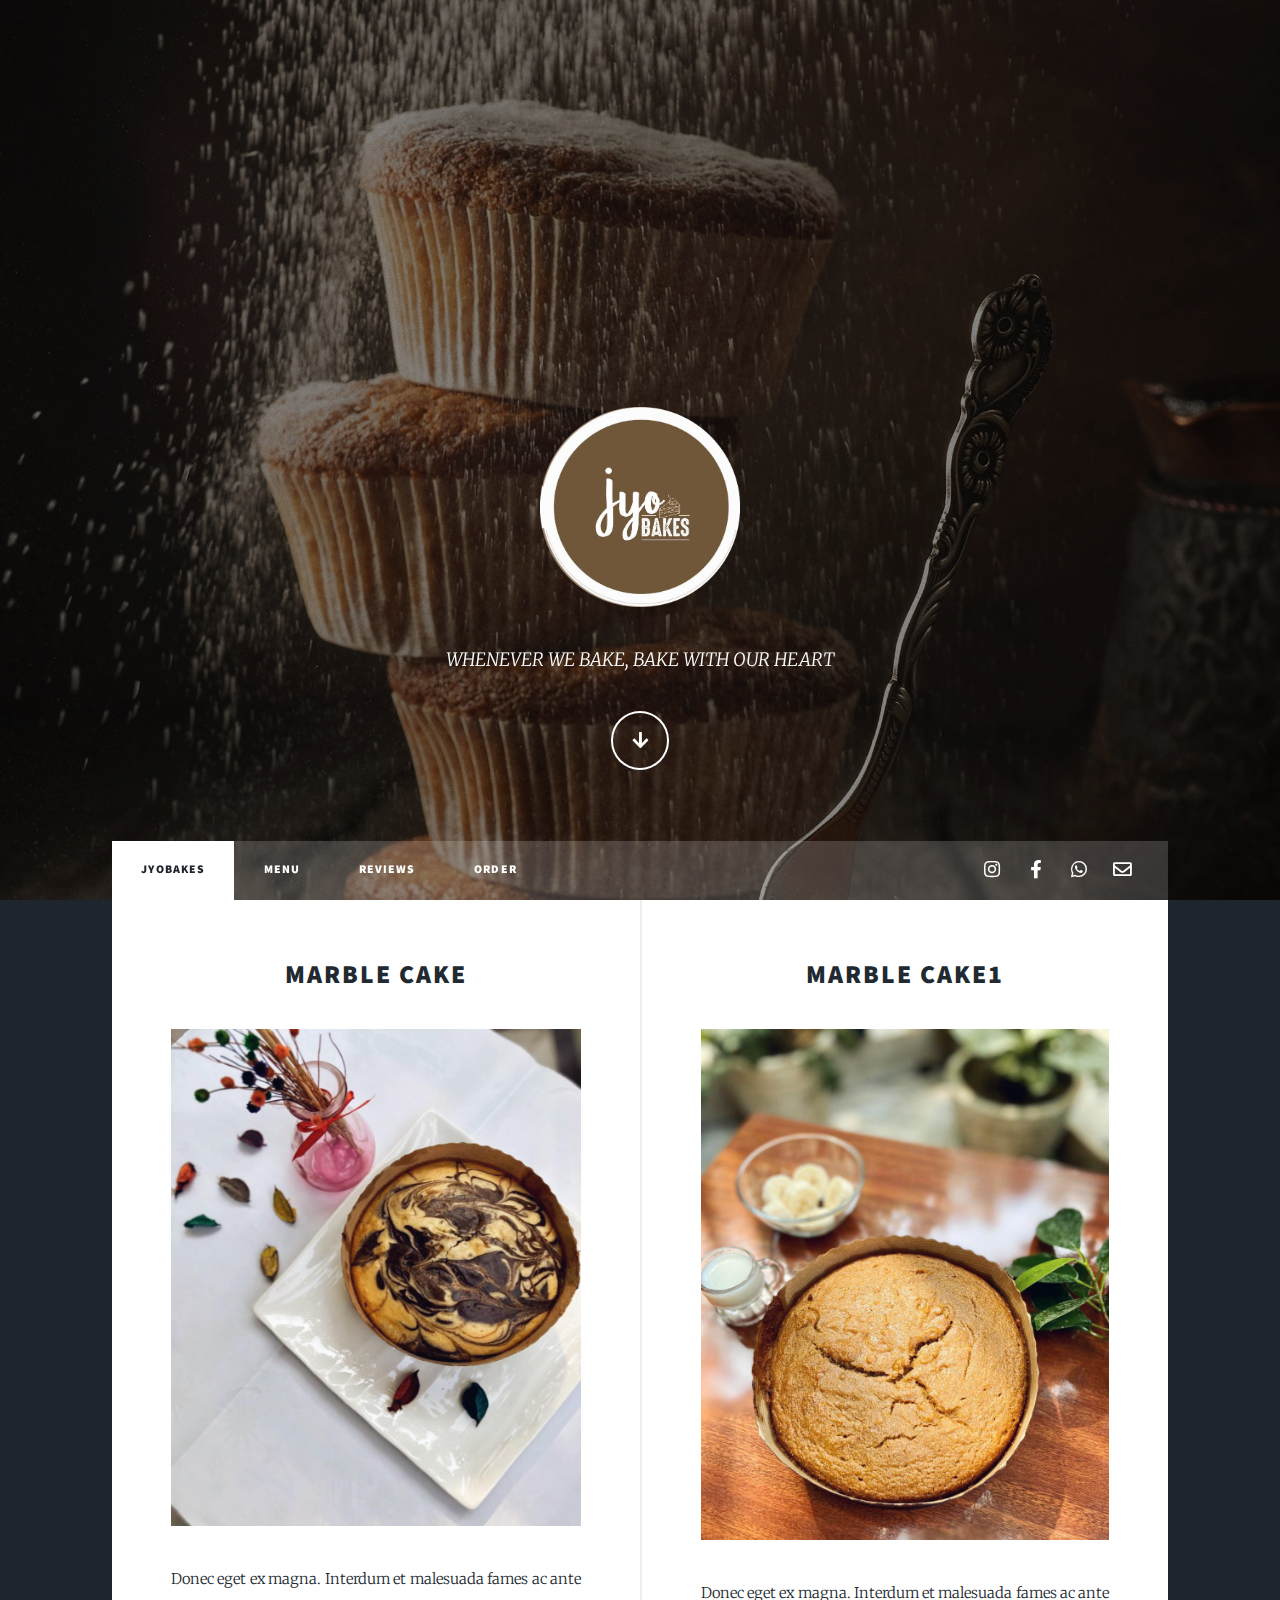
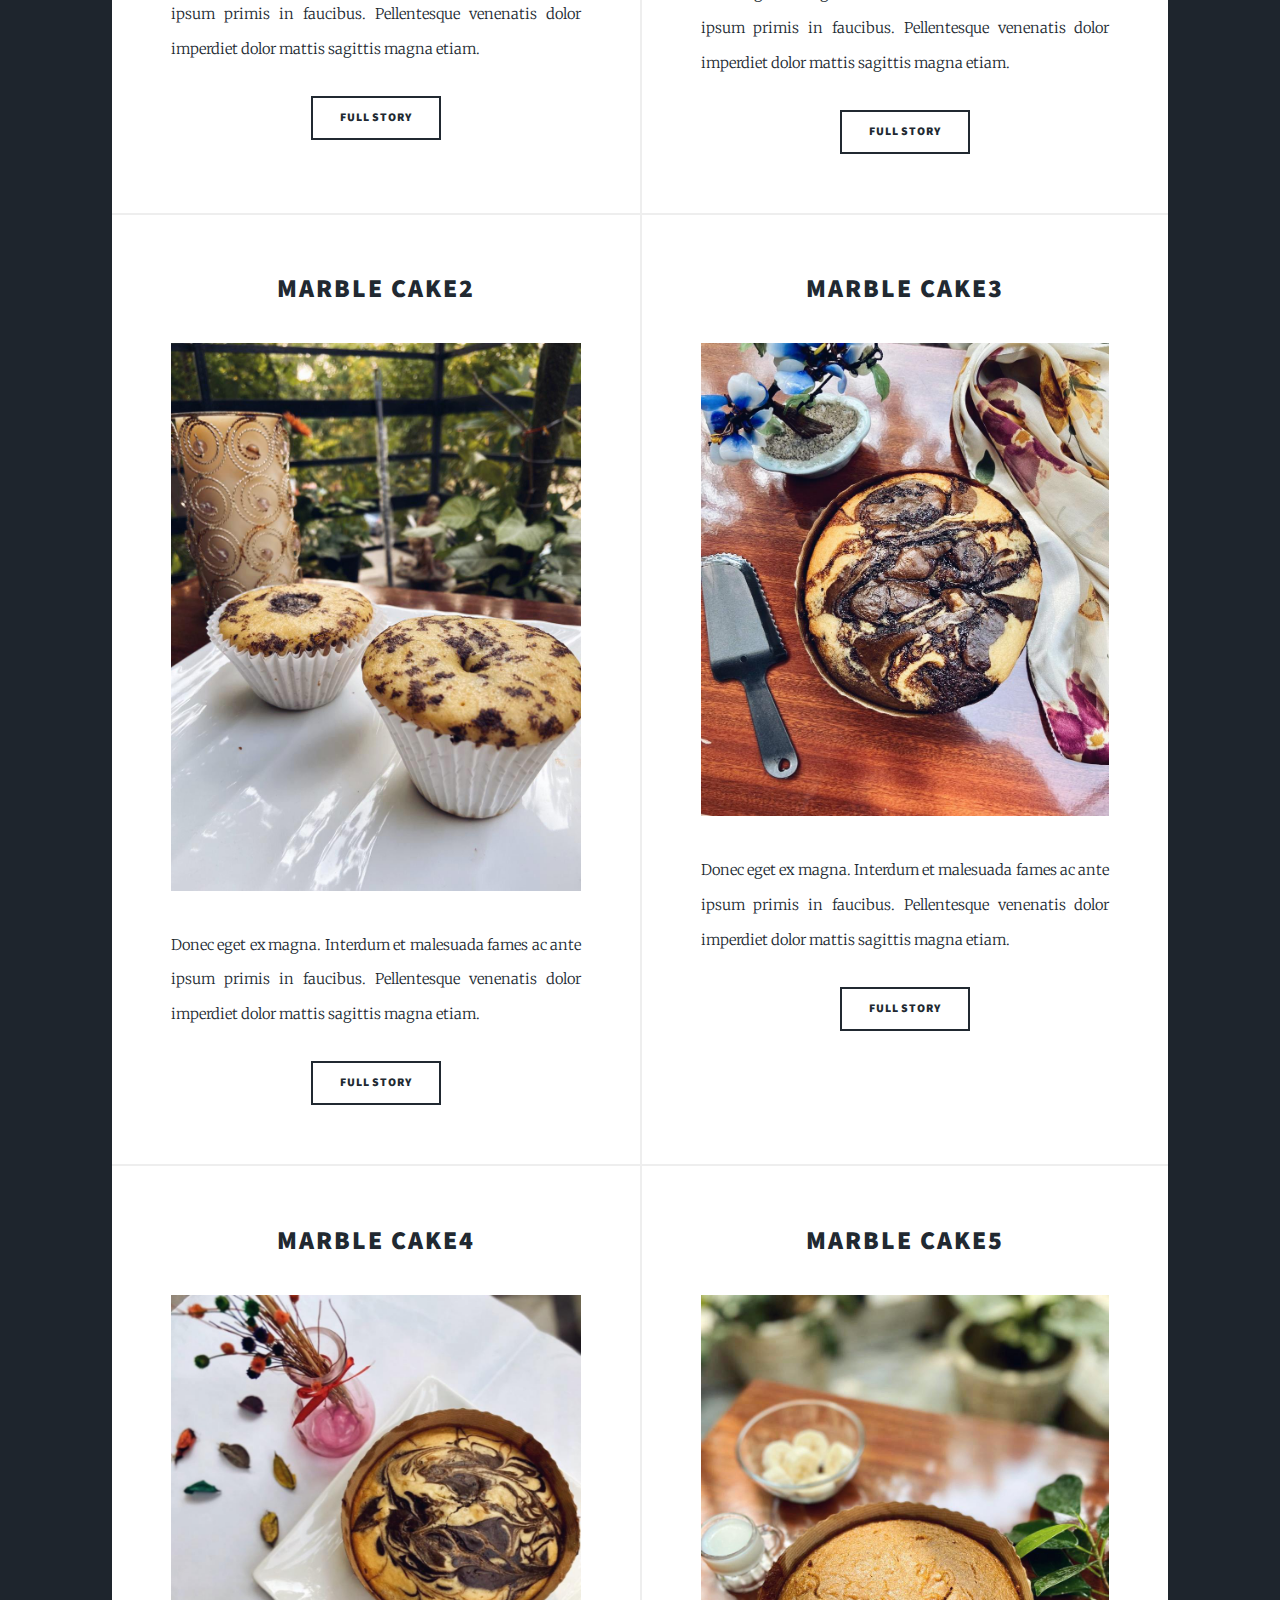
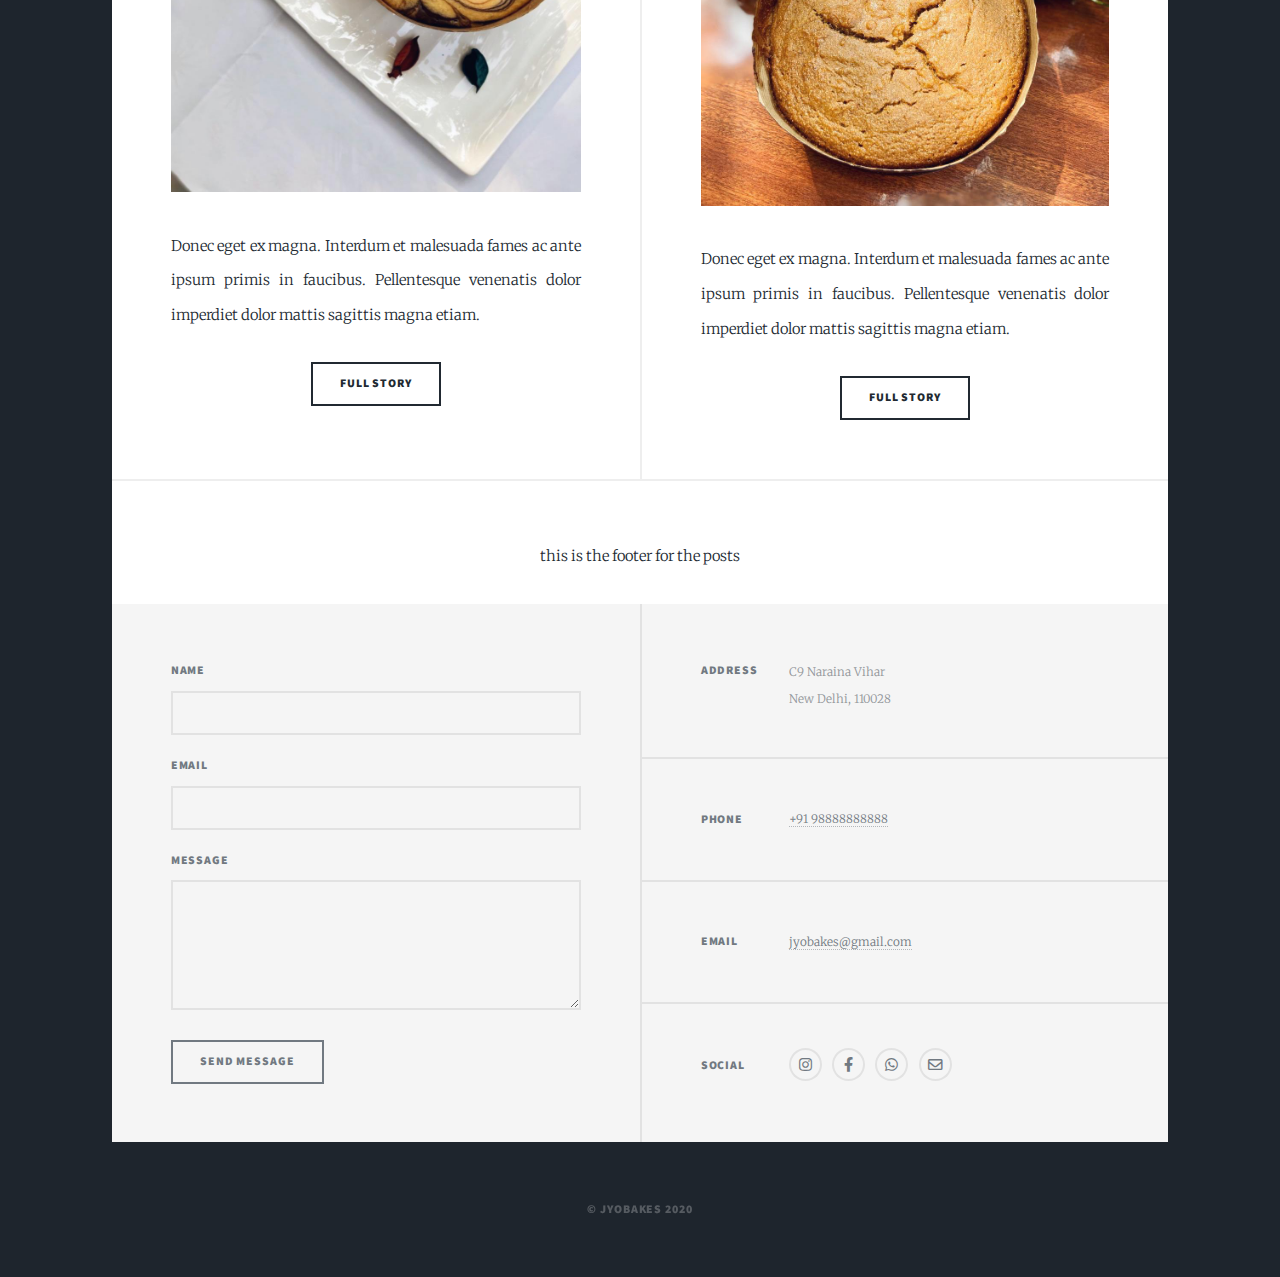
==== commit a09ee143: "review page added" ====
--- a/jyobakes/index.html
+++ b/jyobakes/index.html
@@ -45,10 +45,10 @@
 
 						</ul>
 						<ul class="icons">
-							<li><a href="#" class="icon brands fa-instagram"><span class="label">Instagram</span></a></li>
-							<li><a href="#" class="icon brands fa-facebook-f"><span class="label">Facebook</span></a></li>
-							<li><a href="#" class="icon brands fa-whatsapp"><span class="label">Whatsapp</span></a></li>
-							<li><a href="#" class="icon fa-envelope"><span class="label">Email</span></a></li>
+							<li><a href="https://www.instagram.com/jyobakes/" target="_blank" class="icon brands fa-instagram"><span class="label">Instagram</span></a></li>
+							<li><a href="https://www.facebook.com/jyobakes" target="_blank" class="icon brands fa-facebook-f"><span class="label">Facebook</span></a></li>
+							<li><a href="https://api.whatsapp.com/send?phone=XXXXXXX" target="_blank" class="icon brands fa-whatsapp"><span class="label">Whatsapp</span></a></li>
+							<li><a href="mailto:jyobakes@gmail.com" class="icon fa-envelope"><span class="label">Email</span></a></li>
 						</ul>
 					</nav>
 
@@ -117,7 +117,7 @@
 									<header>
 										<h2>Marble Cake4</h2>
 									</header>
-									<a href="#" class="image fit"><img src="images/pic06.jpg" alt="" /></a>
+									<a href="#" class="image fit"><img src="images/pic02-.jpg" alt="" /></a>
 									<p>Donec eget ex magna. Interdum et malesuada fames ac ante ipsum primis in faucibus. Pellentesque venenatis dolor imperdiet dolor mattis sagittis magna etiam.</p>
 									<ul class="actions special">
 										<li><a href="#" class="button">Full Story</a></li>
@@ -127,7 +127,7 @@
 									<header>
 										<h2>Marble Cake5</h2>
 									</header>
-									<a href="#" class="image fit"><img src="images/pic07.jpg" alt="" /></a>
+									<a href="#" class="image fit"><img src="images/pic03-.jpg" alt="" /></a>
 									<p>Donec eget ex magna. Interdum et malesuada fames ac ante ipsum primis in faucibus. Pellentesque venenatis dolor imperdiet dolor mattis sagittis magna etiam.</p>
 									<ul class="actions special">
 										<li><a href="#" class="button">Full Story</a></li>
@@ -137,16 +137,6 @@
 							
 						<!-- Footer -->
 							<footer>
-								<!-- <div class="pagination">
-									<a href="#" class="page active">1</a>
-									<a href="#" class="page">2</a>
-									<a href="#" class="page">3</a>
-									<span class="extra">&hellip;</span>
-									<a href="#" class="page">8</a>
-									<a href="#" class="page">9</a>
-									<a href="#" class="page">10</a>
-									<a href="#" class="next">Next</a>
-								</div> -->
 								this is the footer for the posts
 							</footer>
 
@@ -178,24 +168,24 @@
 						<section class="split contact">
 							<section class="alt">
 								<h3>Address</h3>
-								<p>1234 Somewhere Road #87257<br />
-								Nashville, TN 00000-0000</p>
+								<p>C9 Naraina Vihar<br />
+								New Delhi, 110028</p>
 							</section>
 							<section>
 								<h3>Phone</h3>
-								<p><a href="#">(000) 000-0000</a></p>
+								<p><a href="#">+91 98888888888</a></p>
 							</section>
 							<section>
 								<h3>Email</h3>
-								<p><a href="#">info@untitled.tld</a></p>
+								<p><a href="#">jyobakes@gmail.com</a></p>
 							</section>
 							<section>
 								<h3>Social</h3>
 								<ul class="icons alt">
-									<li><a href="#" class="icon brands alt fa-instagram"><span class="label">Instagram</span></a></li>
-									<li><a href="#" class="icon brands alt fa-facebook-f"><span class="label">Facebook</span></a></li>
-									<li><a href="#" class="icon brands alt fa-whatsapp"><span class="label">Whatsapp</span></a></li>
-									<li><a href="#" class="icon alt fa-envelope"><span class="label">Email</span></a></li>
+									<li><a href="https://www.instagram.com/jyobakes/" target="_blank" class="icon brands alt fa-instagram"><span class="label">Instagram</span></a></li>
+									<li><a href="https://www.facebook.com/jyobakes" target="_blank" class="icon brands alt fa-facebook-f"><span class="label">Facebook</span></a></li>
+									<li><a href="https://api.whatsapp.com/send?phone=XXXXXXX" target="_blank" class="icon brands alt fa-whatsapp"><span class="label">Whatsapp</span></a></li>
+									<li><a href="mailto:jyobakes@gmail.com" class="icon alt fa-envelope"><span class="label">Email</span></a></li>
 								</ul>
 							</section>
 						</section>
@@ -203,7 +193,8 @@
 
 				<!-- Copyright -->
 					<div id="copyright">
-						<ul><li>&copy; Untitled</li><li>Design: <a href="https://html5up.net">HTML5 UP</a></li></ul>
+						<ul><li>&copy; JyoBakes 2020</li>
+						</ul>
 					</div>
 
 			</div>
--- a/jyobakes/assets/css/main.css
+++ b/jyobakes/assets/css/main.css
@@ -2600,7 +2600,7 @@
 		}
 
 		.image.left, .image.right {
-			max-width: 40%;
+			max-width: 100%;
 		}
 
 			.image.left img, .image.right img {
@@ -2611,6 +2611,10 @@
 			float: left;
 			margin: 0 2rem 2rem 0;
 			top: 0.75rem;
+		}
+		#reviewItem {
+			margin-top: 1rem;
+			margin-bottom: 1rem;
 		}
 
 		.image.right {
@@ -3630,7 +3634,17 @@
 		width: calc(100% - 4rem);
 		max-width: 72rem;
 		z-index: 2;
-	}
+		overflow: hidden;
+	}
+
+.sticky {
+  position: fixed !important;
+  top: 0;
+  width: 100%;
+}
+.sticky + .content {
+  padding-top: 60px;
+}
 
 		#nav ul.divided li {
 			border-top-color: #ffffff;
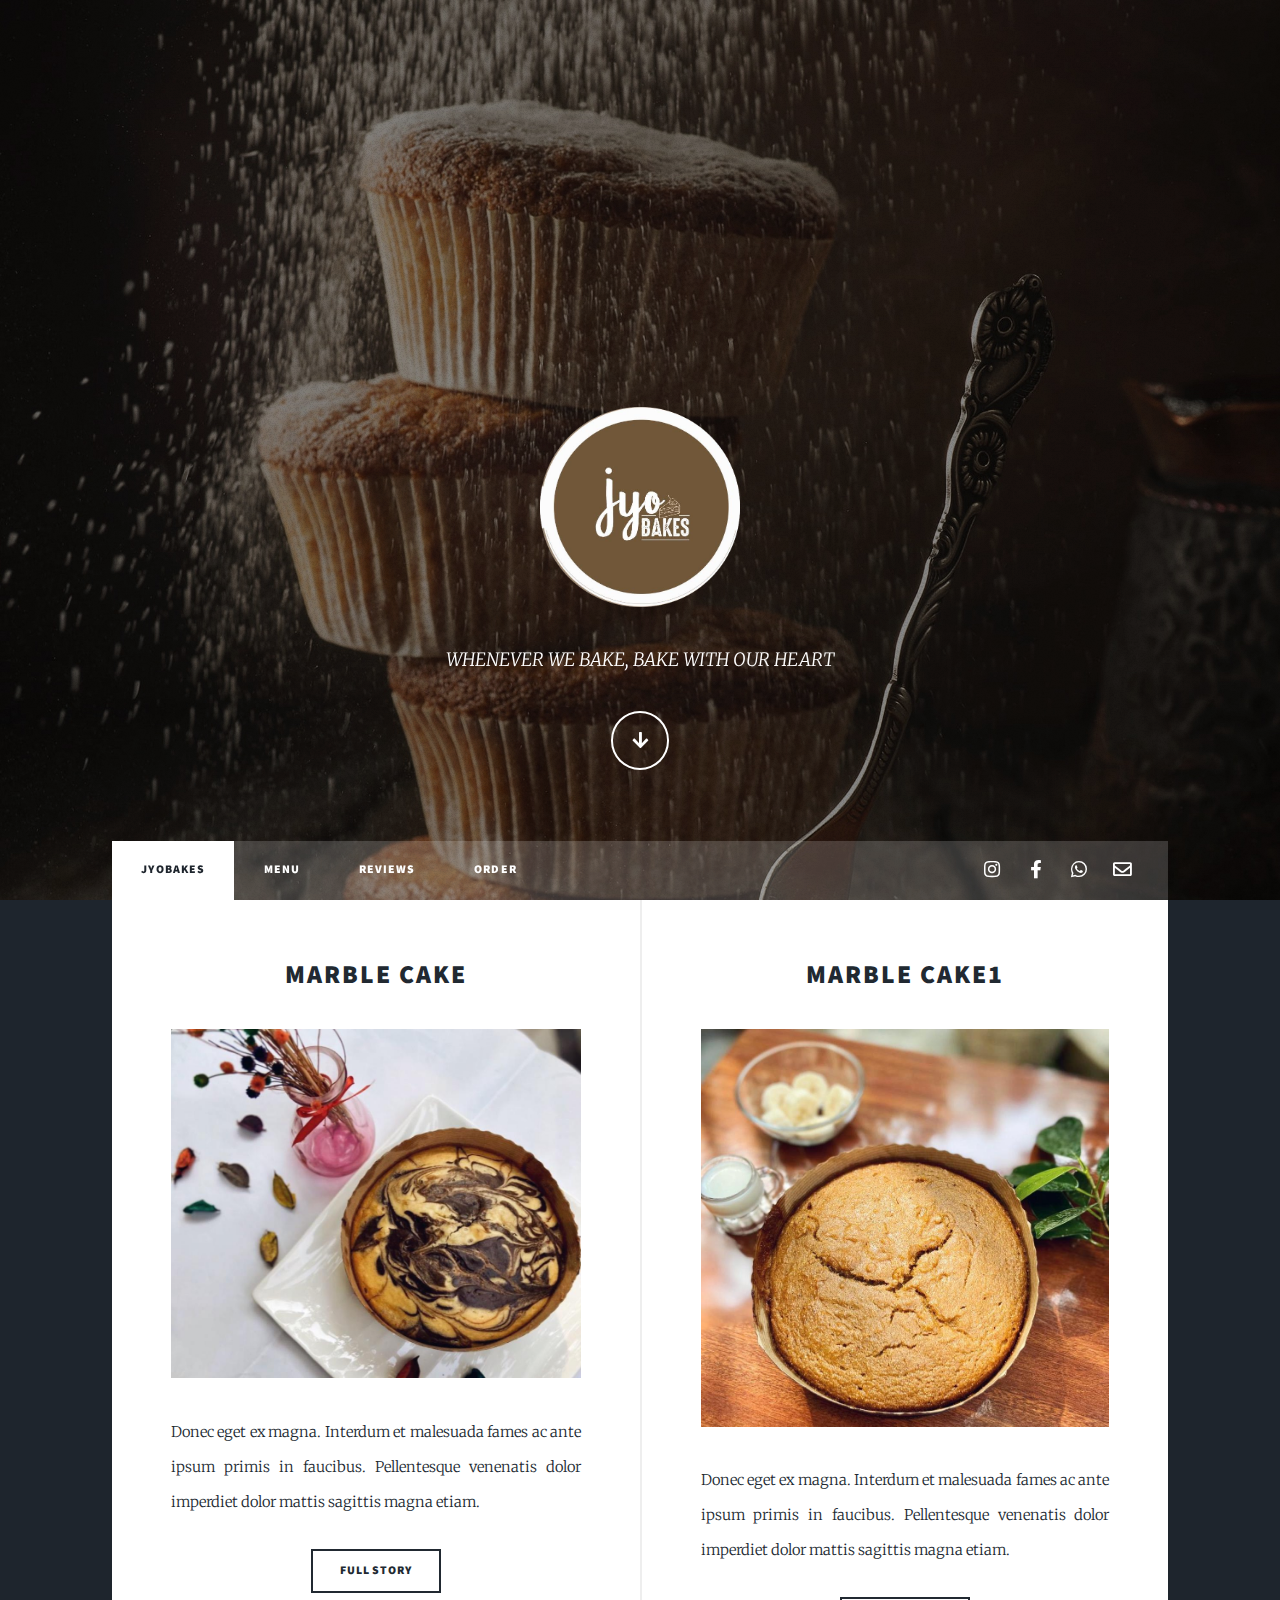
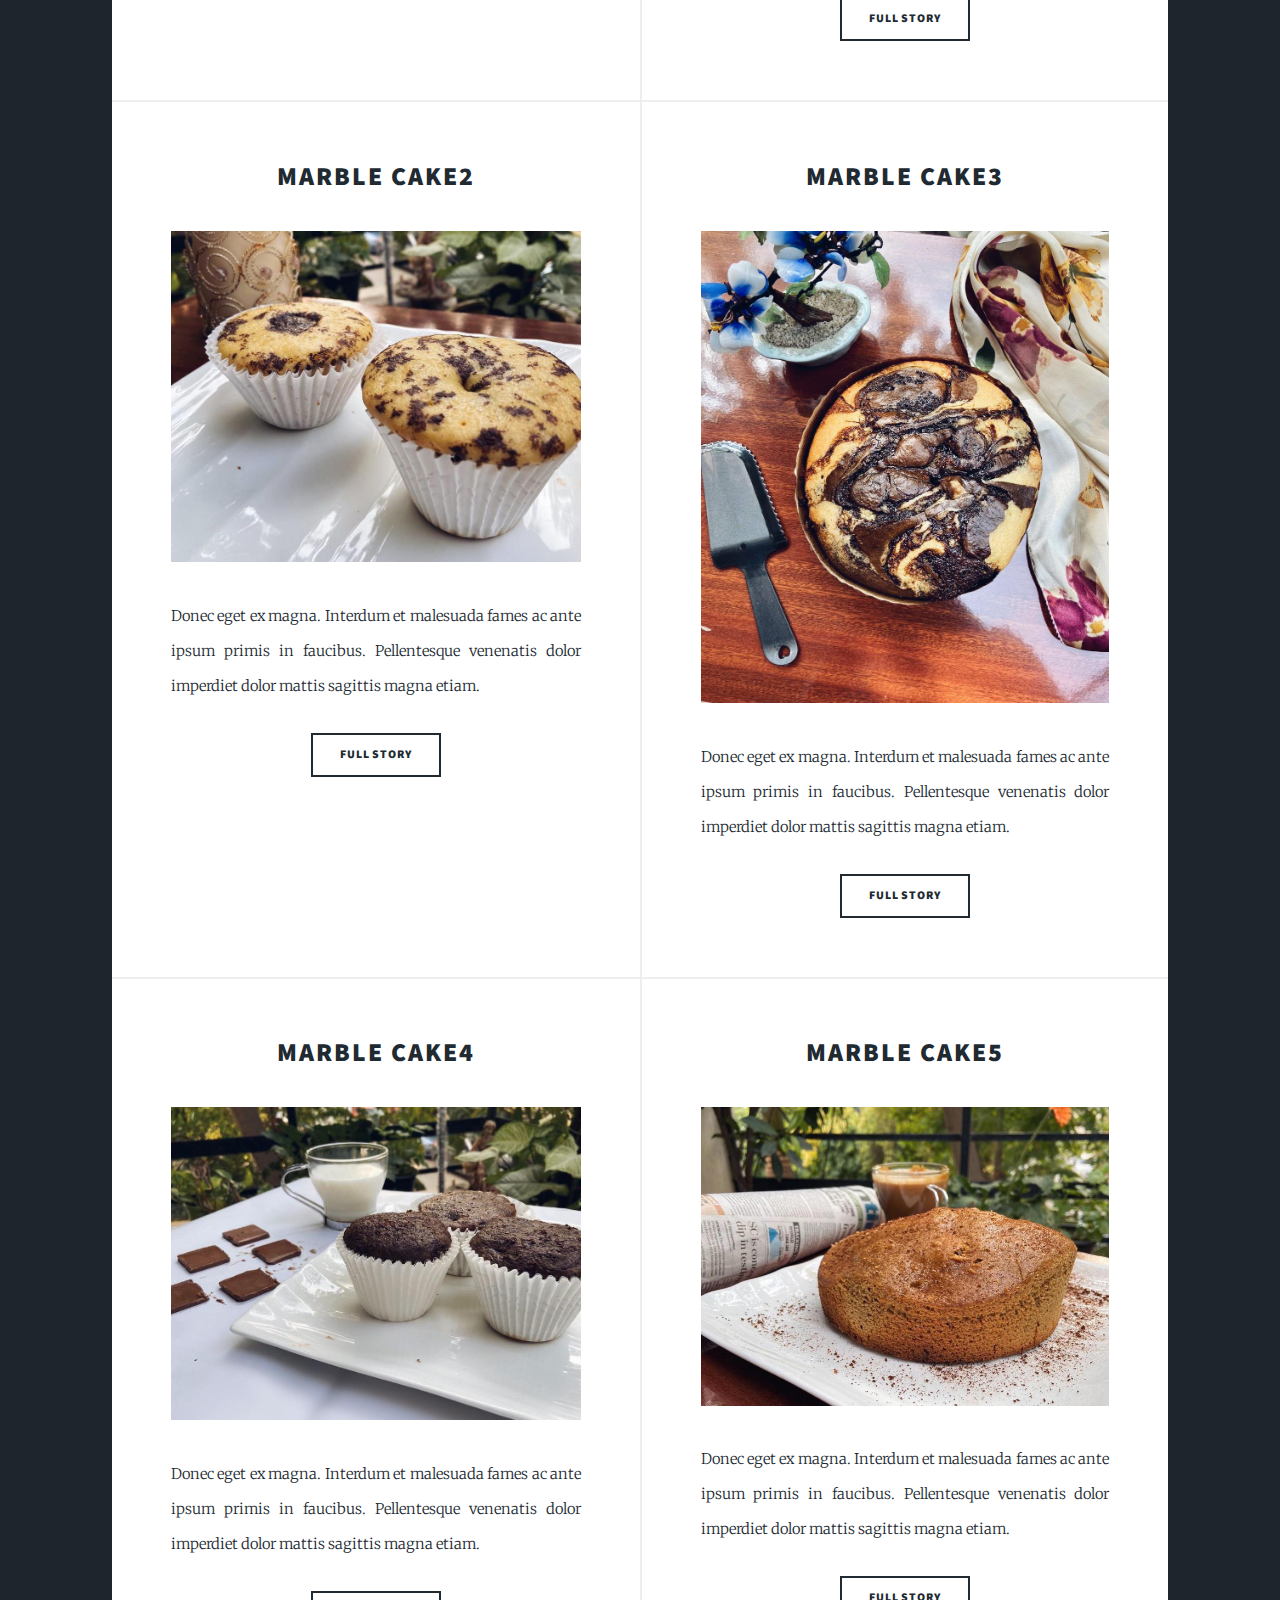
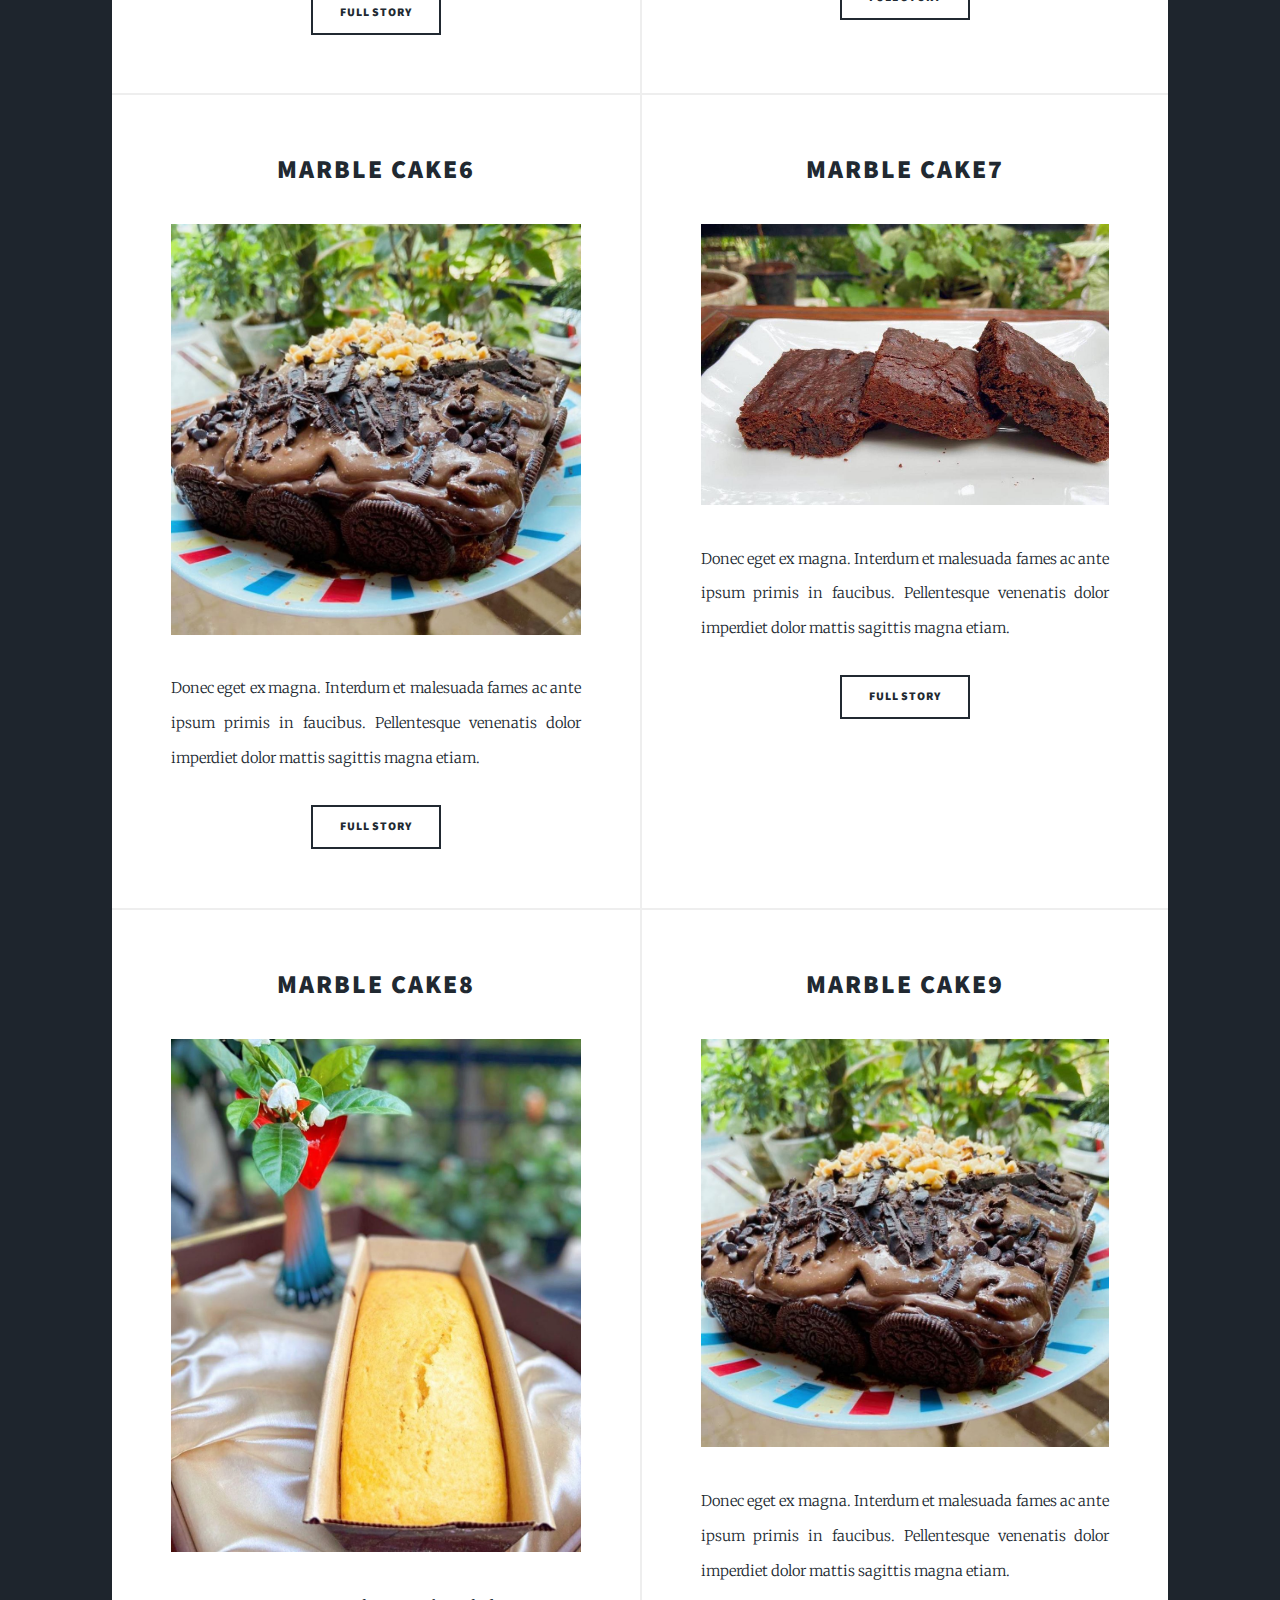
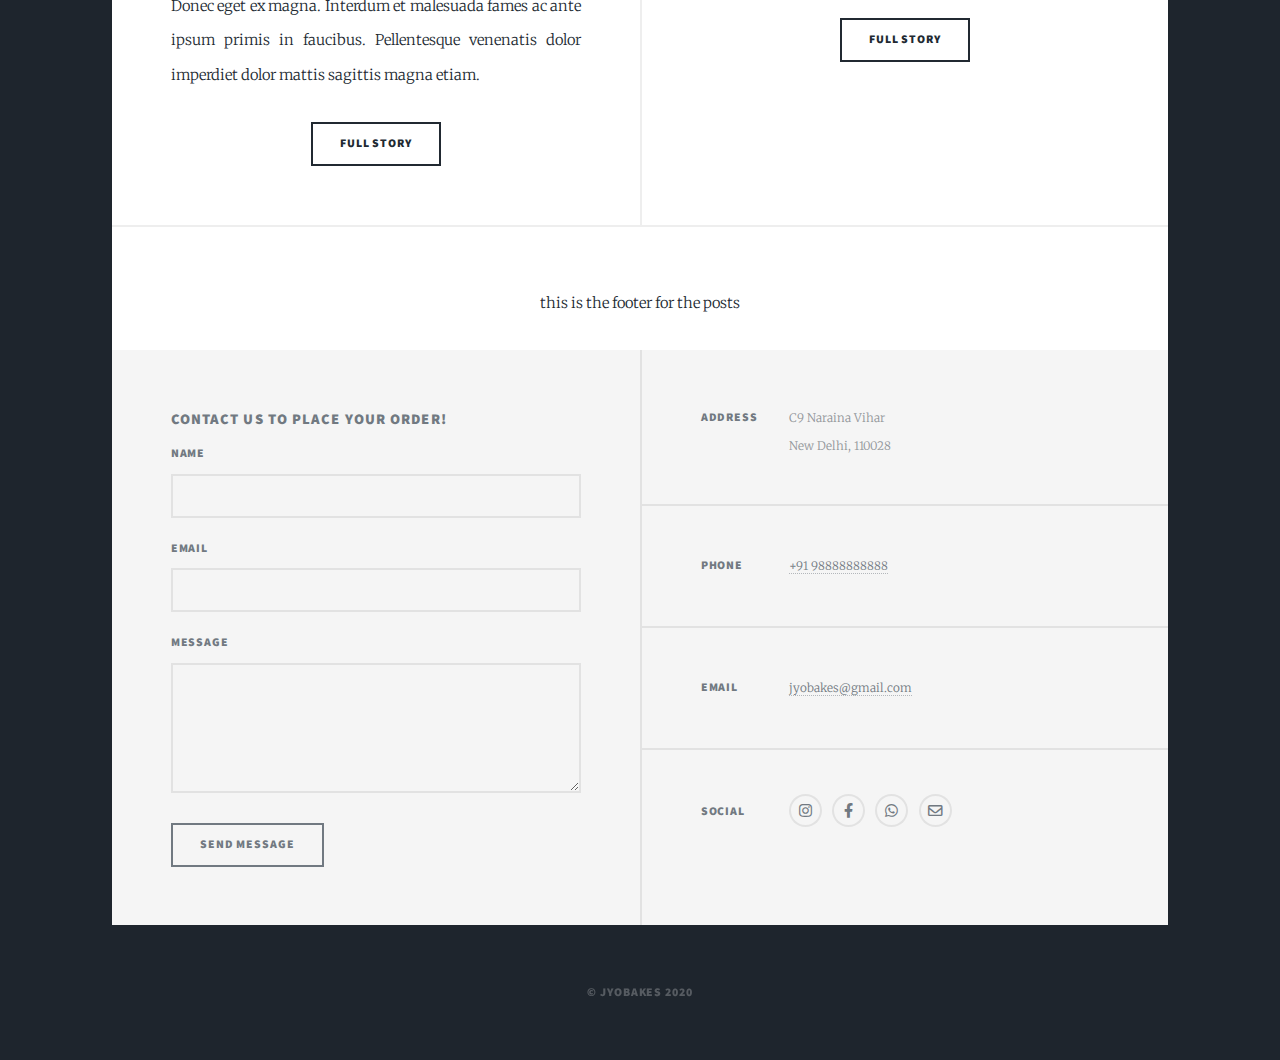
==== commit fc9a6de3: "updated pics" ====
--- a/jyobakes/index.html
+++ b/jyobakes/index.html
@@ -117,7 +117,7 @@
 									<header>
 										<h2>Marble Cake4</h2>
 									</header>
-									<a href="#" class="image fit"><img src="images/pic02-.jpg" alt="" /></a>
+									<a href="#" class="image fit"><img src="images/pic06-.jpg" alt="" /></a>
 									<p>Donec eget ex magna. Interdum et malesuada fames ac ante ipsum primis in faucibus. Pellentesque venenatis dolor imperdiet dolor mattis sagittis magna etiam.</p>
 									<ul class="actions special">
 										<li><a href="#" class="button">Full Story</a></li>
@@ -127,7 +127,47 @@
 									<header>
 										<h2>Marble Cake5</h2>
 									</header>
-									<a href="#" class="image fit"><img src="images/pic03-.jpg" alt="" /></a>
+									<a href="#" class="image fit"><img src="images/pic07-.jpg" alt="" /></a>
+									<p>Donec eget ex magna. Interdum et malesuada fames ac ante ipsum primis in faucibus. Pellentesque venenatis dolor imperdiet dolor mattis sagittis magna etiam.</p>
+									<ul class="actions special">
+										<li><a href="#" class="button">Full Story</a></li>
+									</ul>
+								</article>
+								<article>
+									<header>
+										<h2>Marble Cake6</h2>
+									</header>
+									<a href="#" class="image fit"><img src="images/pic10-.jpg" alt="" /></a>
+									<p>Donec eget ex magna. Interdum et malesuada fames ac ante ipsum primis in faucibus. Pellentesque venenatis dolor imperdiet dolor mattis sagittis magna etiam.</p>
+									<ul class="actions special">
+										<li><a href="#" class="button">Full Story</a></li>
+									</ul>
+								</article>
+								<article>
+									<header>
+										<h2>Marble Cake7</h2>
+									</header>
+									<a href="#" class="image fit"><img src="images/pic08-.jpg" alt="" /></a>
+									<p>Donec eget ex magna. Interdum et malesuada fames ac ante ipsum primis in faucibus. Pellentesque venenatis dolor imperdiet dolor mattis sagittis magna etiam.</p>
+									<ul class="actions special">
+										<li><a href="#" class="button">Full Story</a></li>
+									</ul>
+								</article>
+								<article>
+									<header>
+										<h2>Marble Cake8</h2>
+									</header>
+									<a href="#" class="image fit"><img src="images/pic09-.jpg" alt="" /></a>
+									<p>Donec eget ex magna. Interdum et malesuada fames ac ante ipsum primis in faucibus. Pellentesque venenatis dolor imperdiet dolor mattis sagittis magna etiam.</p>
+									<ul class="actions special">
+										<li><a href="#" class="button">Full Story</a></li>
+									</ul>
+								</article>
+								<article>
+									<header>
+										<h2>Marble Cake9</h2>
+									</header>
+									<a href="#" class="image fit"><img src="images/pic10-.jpg" alt="" /></a>
 									<p>Donec eget ex magna. Interdum et malesuada fames ac ante ipsum primis in faucibus. Pellentesque venenatis dolor imperdiet dolor mattis sagittis magna etiam.</p>
 									<ul class="actions special">
 										<li><a href="#" class="button">Full Story</a></li>
@@ -145,6 +185,7 @@
 				<!-- Footer -->
 					<footer id="footer">
 						<section id="order">
+						<h4>Contact us to place your order! </h4>
 							<form method="post" action="#">
 								<div class="fields">
 									<div class="field">
--- a/jyobakes/assets/css/main.css
+++ b/jyobakes/assets/css/main.css
@@ -567,6 +567,19 @@
 				}
 
 		@media screen and (max-width: 1680px) {
+
+			.carousel {
+				padding: 1.5em 0 1.5em 0;
+			}
+
+				.carousel .reel {
+					padding: 0 1.5em 0 1.5em;
+				}
+
+				.carousel article {
+					width: 18em;
+					margin: 0 1.25em 0 0;
+				}
 
 			.row {
 				display: flex;
@@ -2612,6 +2625,14 @@
 			margin: 0 2rem 2rem 0;
 			top: 0.75rem;
 		}
+		.image.featured {
+			display: block;
+			/*width: 100%;*/
+			margin: 0 0 4em 0;
+			height: 200px;
+			width: 200px;
+		}
+
 		#reviewItem {
 			margin-top: 1rem;
 			margin-bottom: 1rem;
@@ -2660,7 +2681,9 @@
 			.image.main {
 				margin: 2rem 0;
 			}
-
+			.image.featured {
+				margin: 0 0 2em 0;
+			}
 		}
 
 	a.image {
@@ -3977,6 +4000,170 @@
 			background-color: rgb(133, 120, 106);
 		} */
 
+
+		/* Carousel */
+
+	.carousel {
+		position: relative;
+		overflow: hidden;
+		padding: 2em 0 2em 0;
+		margin-bottom: 0;
+	}
+
+		.carousel .forward, .carousel .backward {
+			position: absolute;
+			top: 50%;
+			width: 6em;
+			height: 12em;
+			margin-top: -6em;
+			cursor: pointer;
+		}
+
+			.carousel .forward:before, .carousel .backward:before {
+				content: '';
+				display: block;
+				width: 6em;
+				height: 6em;
+				border-radius: 100%;
+				background-color: rgba(72, 57, 73, 0.5);
+				position: absolute;
+				top: 50%;
+				margin-top: -3em;
+				-moz-transition: background-color 0.35s ease-in-out;
+				-webkit-transition: background-color 0.35s ease-in-out;
+				-o-transition: background-color 0.35s ease-in-out;
+				-ms-transition: background-color 0.35s ease-in-out;
+				transition: background-color 0.35s ease-in-out;
+				-webkit-backface-visibility: hidden;
+			}
+
+			.carousel .forward:after, .carousel .backward:after {
+				content: '';
+				width: 3em;
+				height: 3em;
+				position: absolute;
+				top: 50%;
+				margin: -1.5em 0 0 0;
+				background: url("../../images/arrow-b.png") no-repeat center center !important;
+			}
+
+			.carousel .forward:hover:before, .carousel .backward:hover:before {
+				background-color: rgba(239, 131, 118, 0.75);
+			}
+
+		.carousel .forward {
+			right: 0;
+		}
+
+			.carousel .forward:before {
+				right: -3em;
+			}
+
+			.carousel .forward:after {
+				right: -0.25em;
+			}
+
+		.carousel .backward {
+			left: 0;
+		}
+
+			.carousel .backward:before {
+				left: -3em;
+			}
+
+			.carousel .backward:after {
+				left: -0.25em;
+				-moz-transform: scaleX(-1);
+				-webkit-transform: scaleX(-1);
+				-ms-transform: scaleX(-1);
+				transform: scaleX(-1);
+			}
+
+		.carousel .reel {
+			white-space: nowrap;
+			position: relative;
+			-webkit-overflow-scrolling: touch;
+			padding: 0 2em 0 2em;
+		}
+
+		.carousel article {
+			display: inline-block;
+			width: 18em;
+			background: #fff;
+			text-align: center;
+			padding: 0 1em 3em 1em;
+			margin: 0 2em 0 0;
+			white-space: normal;
+			opacity: 1.0;
+			-moz-transition: opacity 0.75s ease-in-out;
+			-webkit-transition: opacity 0.75s ease-in-out;
+			-ms-transition: opacity 0.75s ease-in-out;
+			transition: opacity 0.75s ease-in-out;
+		}
+
+			.carousel article.loading {
+				opacity: 0;
+			}
+
+			.carousel article .image {
+				position: relative;
+				left: -1em;
+				top: 0;
+				width: auto;
+				margin-right: -2em;
+				margin-bottom: 3em;
+			}
+
+			.carousel article p {
+				text-align: center;
+			}
+			@media screen and (max-width: 1680px) {
+				.carousel {
+					padding: 1.5em 0 1.5em 0;
+				}
+	
+					.carousel .reel {
+						padding: 0 1.5em 0 1.5em;
+					}
+	
+					.carousel article {
+						width: 18em;
+						margin: 0 1.25em 0 0;
+					}
+			}
+
+			@media screen and (max-width: 840px) {
+				.carousel {
+					padding: 1.25em 0 1.25em 0;
+				}
+	
+					.carousel article {
+						width: 18em;
+						margin: 0 1em 0 0;
+					}
+			}
+			@media screen and (max-width: 736px) {
+
+			.carousel {
+				padding: 0.5em 0 0.5em 0;
+			}
+
+				.carousel .reel {
+					padding: 0 0.5em 0 0.5em;
+				}
+
+				.carousel article {
+					width: 14em;
+					padding-bottom: 2em;
+					margin: 0 0.5em 0 0;
+				}
+
+					.carousel article .image {
+						margin-bottom: 2em;
+					}
+			}
+
+			
 /* Footer */
 
 	#footer {
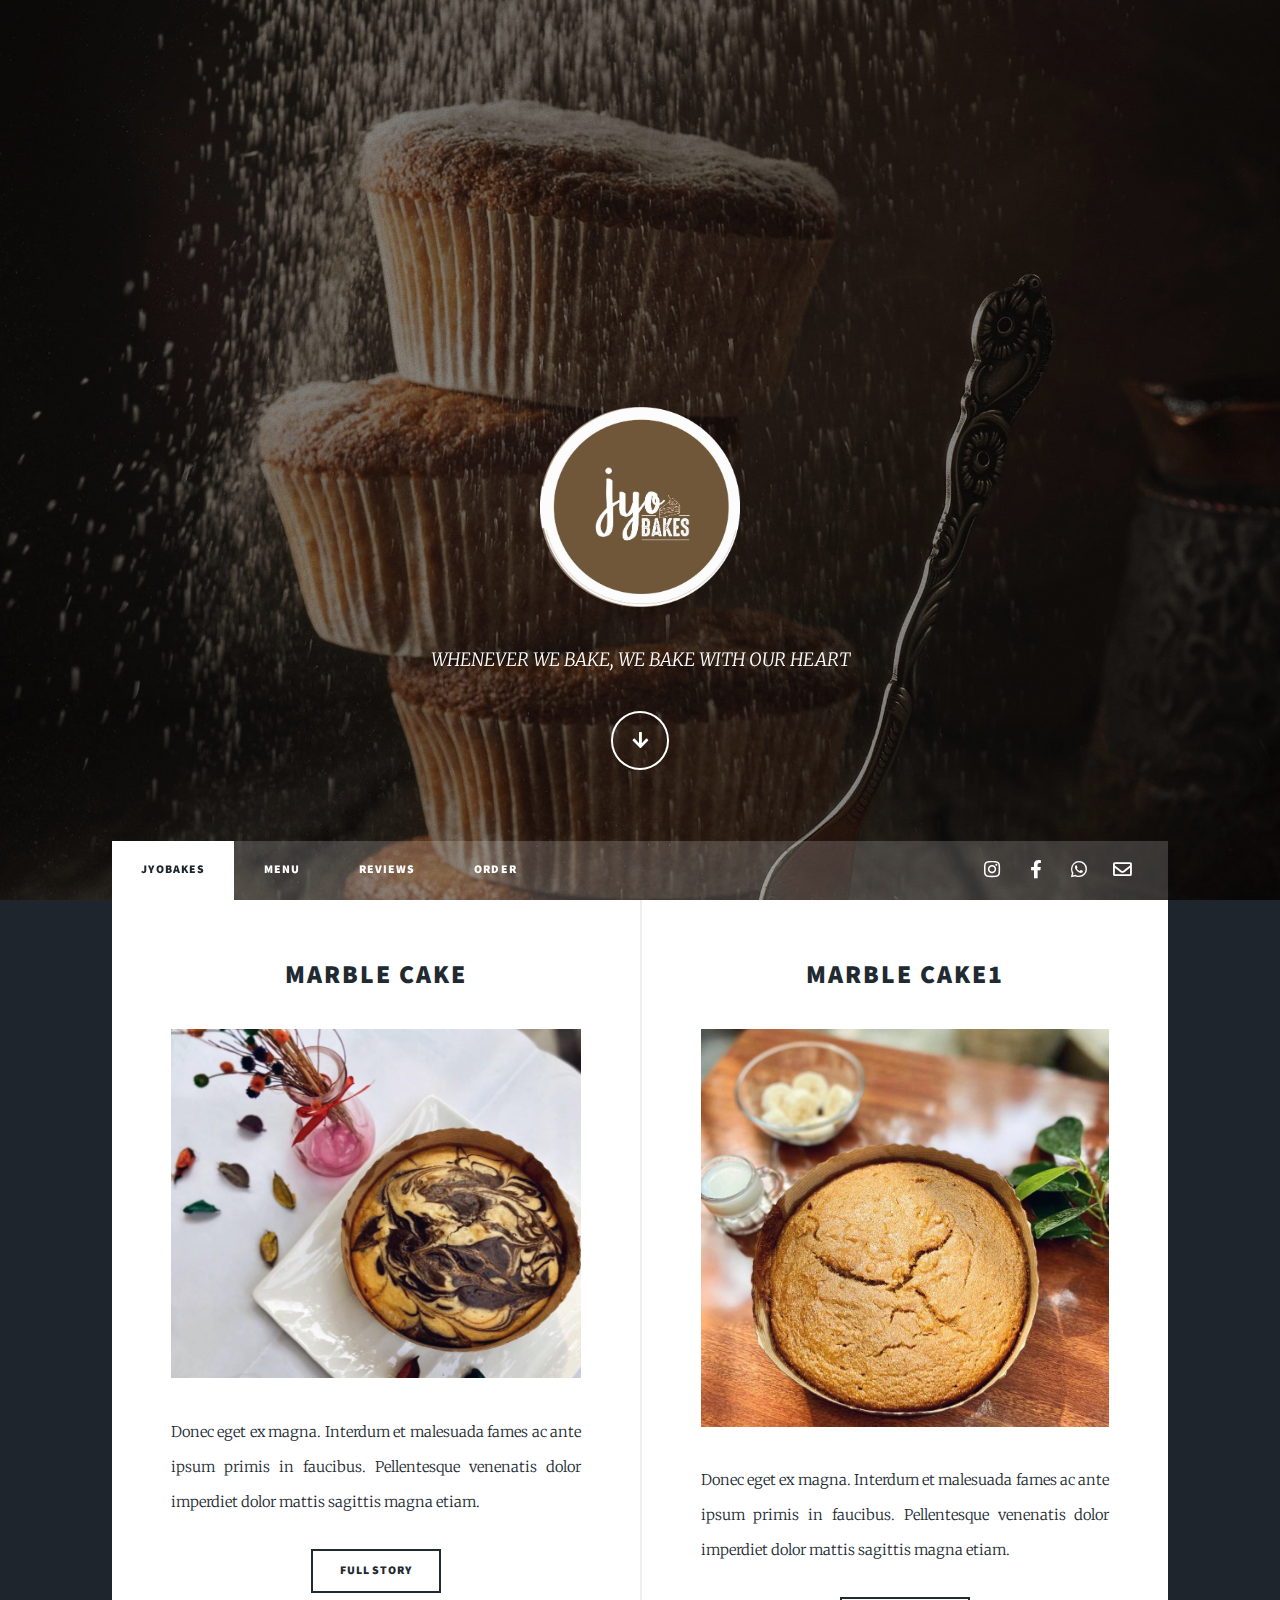
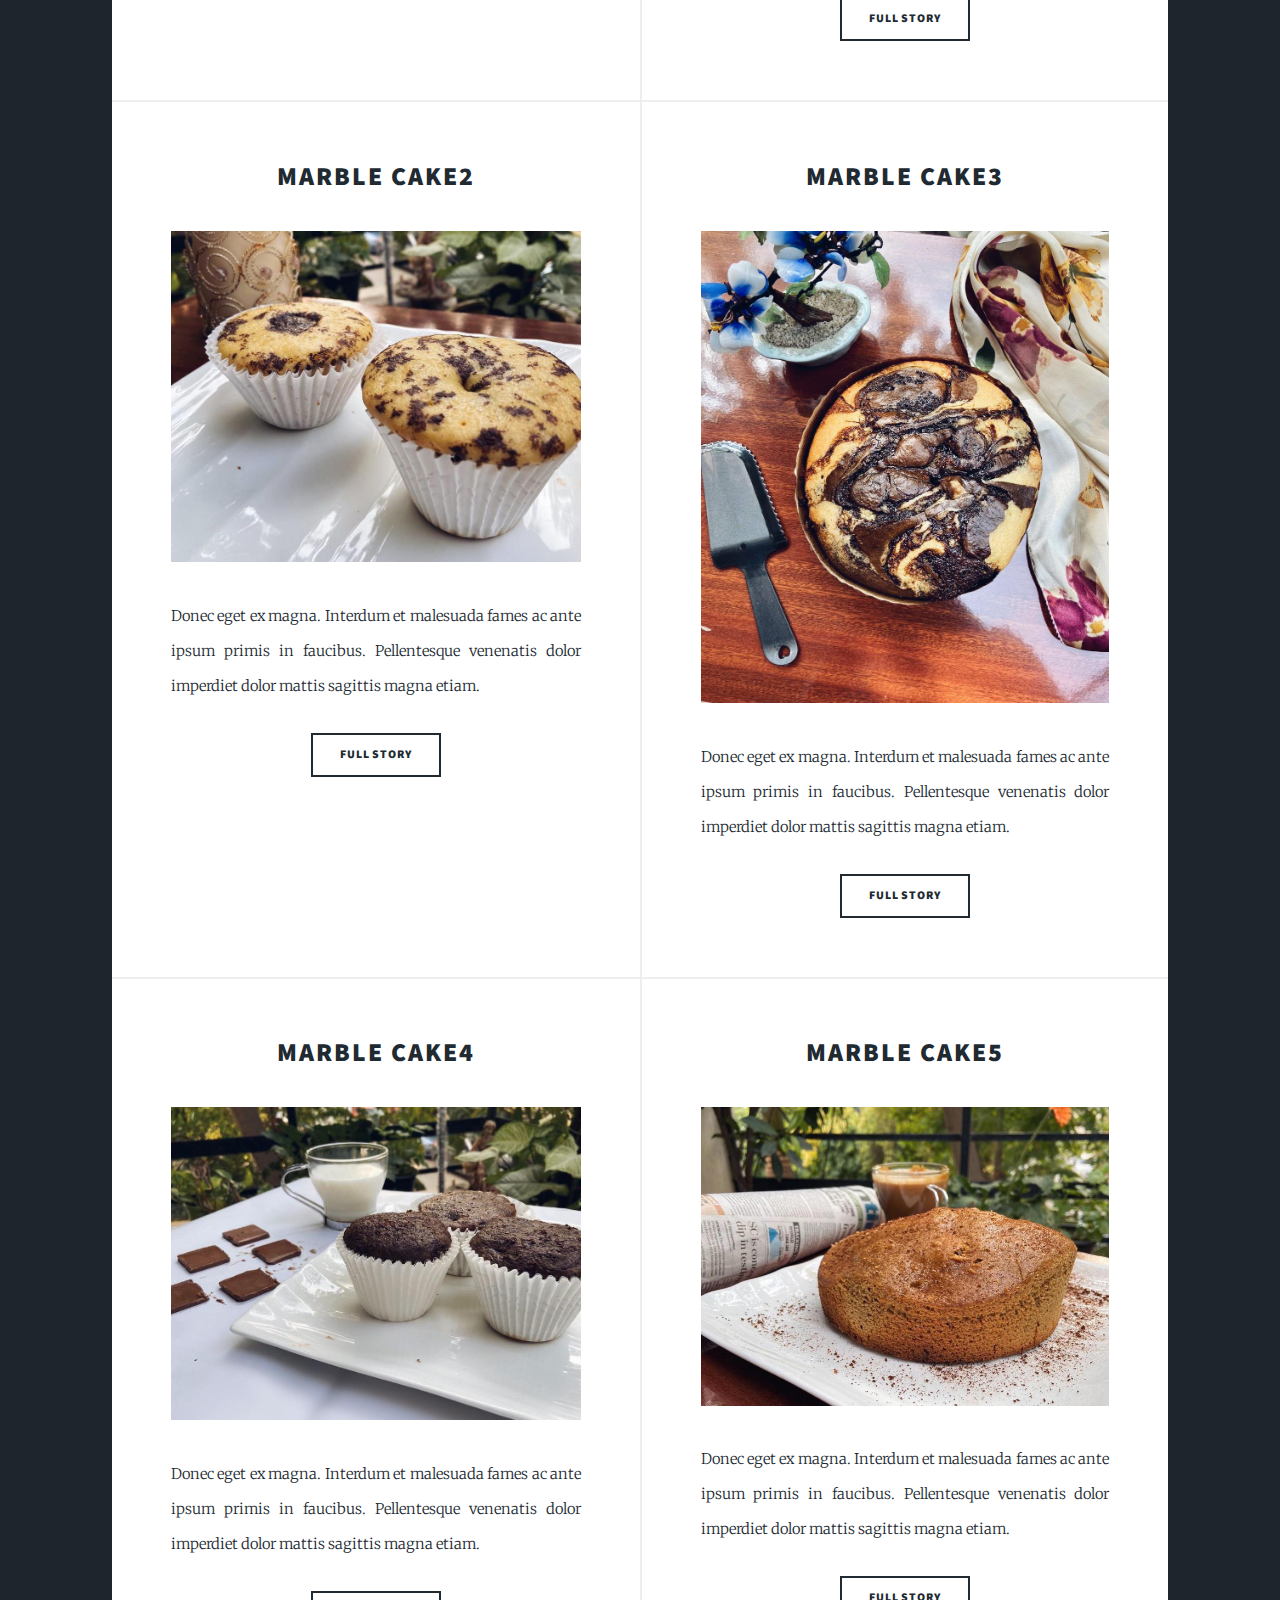
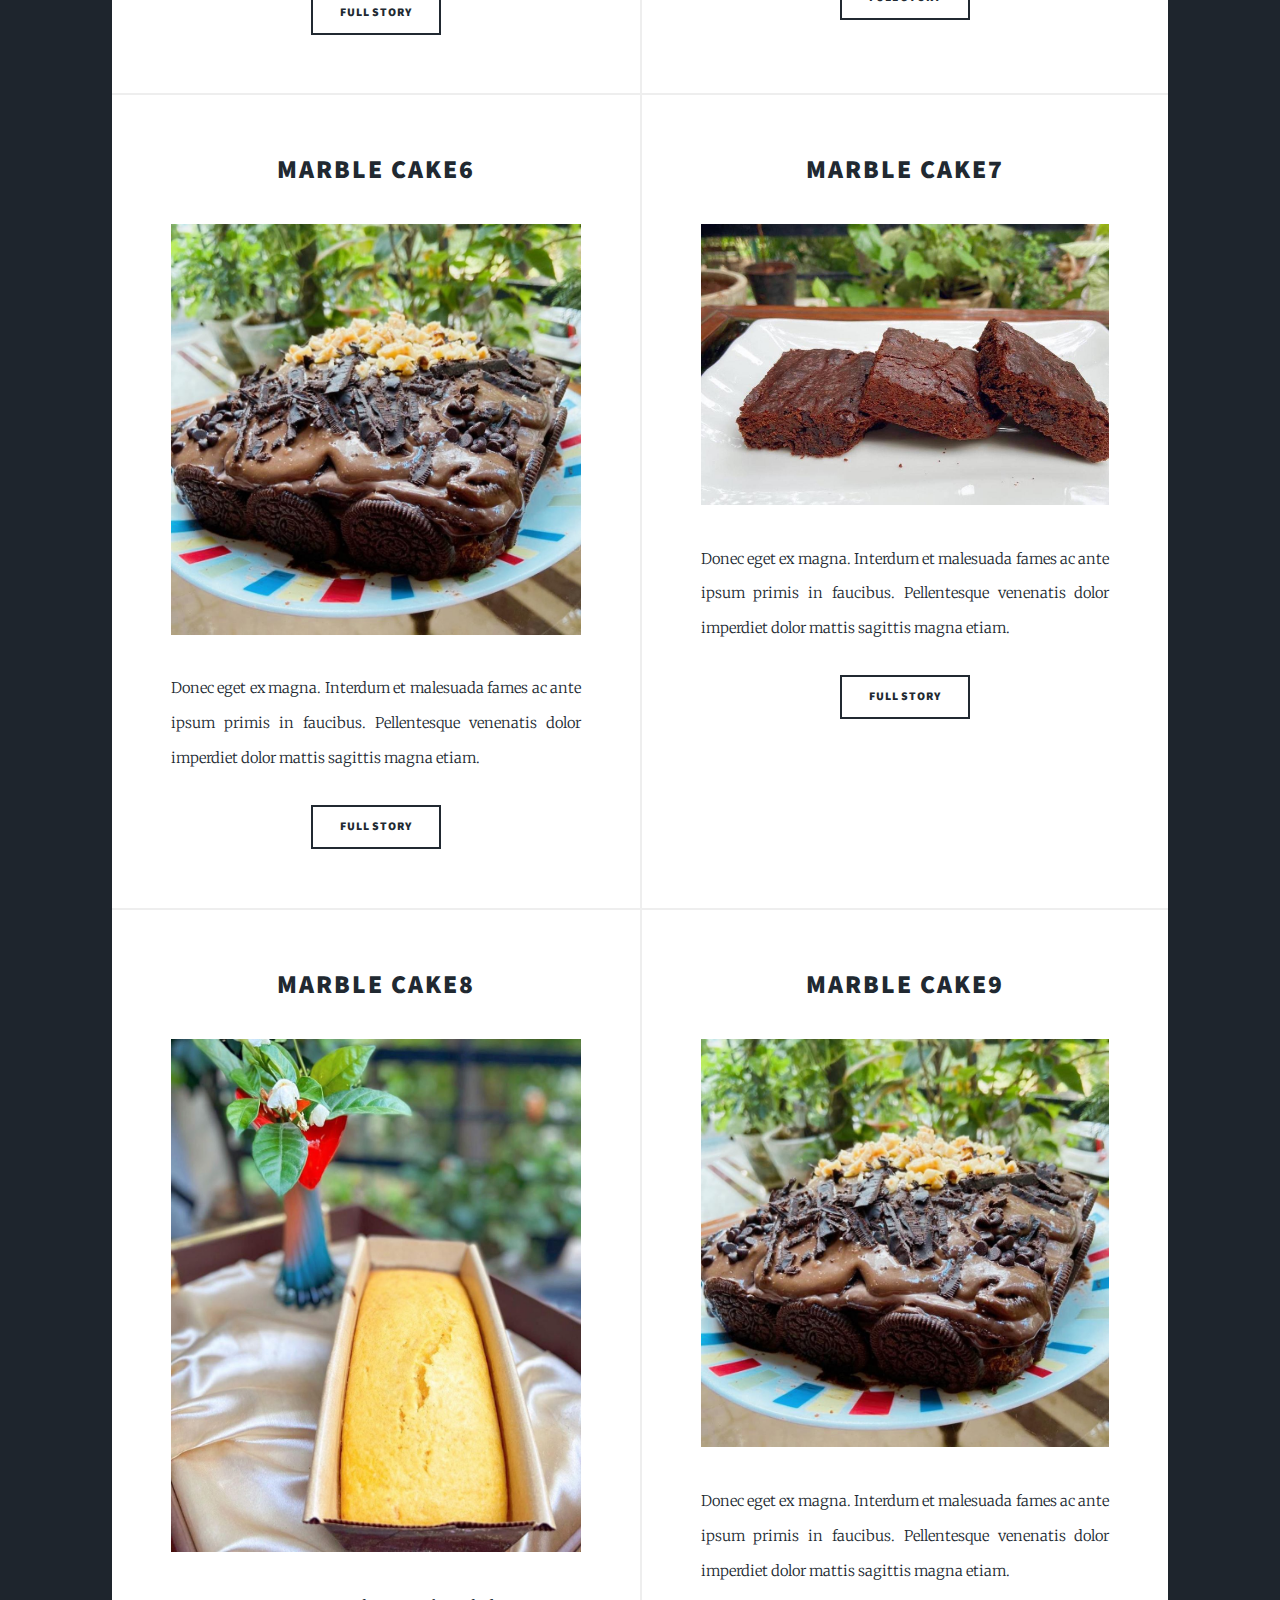
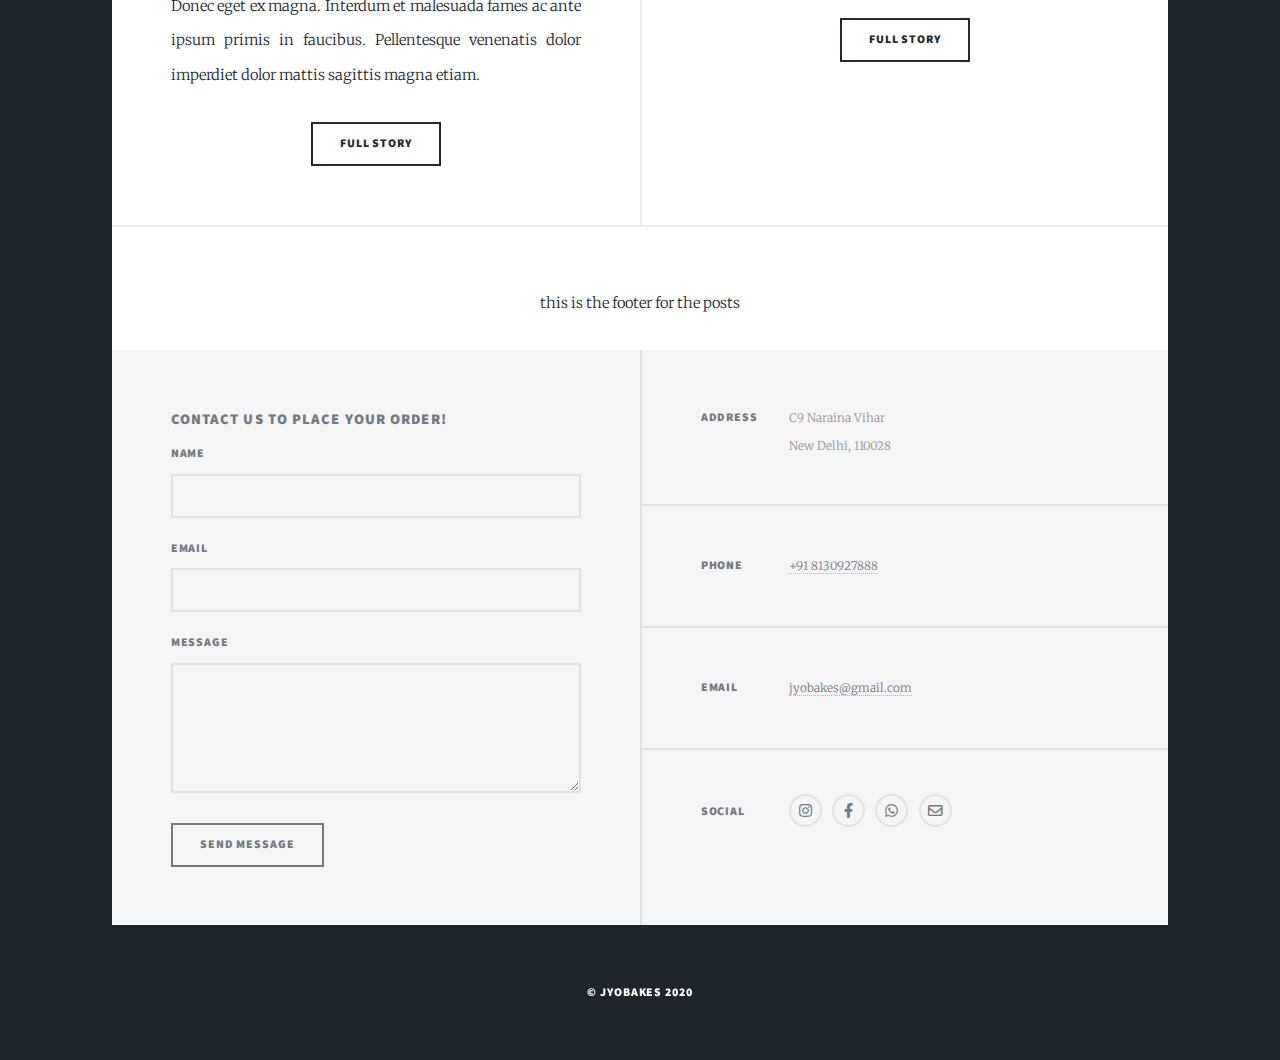
==== commit daf2083b: "added whatsapp floater" ====
--- a/jyobakes/index.html
+++ b/jyobakes/index.html
@@ -24,7 +24,7 @@
 						<!-- <img src="logo2.png"> -->
 						<img src="logo2.png" alt="JyoBakes Logo" width="200px"; height="200px"; />
 						<br>
-						<p>WHENEVER WE BAKE, BAKE WITH OUR HEART</p>
+						<p>WHENEVER WE BAKE, WE BAKE WITH OUR HEART</p>
 						<ul class="actions">
 							<li><a href="#header" class="button icon solid solo fa-arrow-down scrolly">`</a></li>
 						</ul>
@@ -47,7 +47,7 @@
 						<ul class="icons">
 							<li><a href="https://www.instagram.com/jyobakes/" target="_blank" class="icon brands fa-instagram"><span class="label">Instagram</span></a></li>
 							<li><a href="https://www.facebook.com/jyobakes" target="_blank" class="icon brands fa-facebook-f"><span class="label">Facebook</span></a></li>
-							<li><a href="https://api.whatsapp.com/send?phone=XXXXXXX" target="_blank" class="icon brands fa-whatsapp"><span class="label">Whatsapp</span></a></li>
+							<li><a href="https://api.whatsapp.com/send?phone=+918130927888"target="_blank" class="icon brands fa-whatsapp"><span class="label">Whatsapp</span></a></li>
 							<li><a href="mailto:jyobakes@gmail.com" class="icon fa-envelope"><span class="label">Email</span></a></li>
 						</ul>
 					</nav>
@@ -214,7 +214,7 @@
 							</section>
 							<section>
 								<h3>Phone</h3>
-								<p><a href="#">+91 98888888888</a></p>
+								<p><a href="#">+91 8130927888</a></p>
 							</section>
 							<section>
 								<h3>Email</h3>
@@ -225,7 +225,7 @@
 								<ul class="icons alt">
 									<li><a href="https://www.instagram.com/jyobakes/" target="_blank" class="icon brands alt fa-instagram"><span class="label">Instagram</span></a></li>
 									<li><a href="https://www.facebook.com/jyobakes" target="_blank" class="icon brands alt fa-facebook-f"><span class="label">Facebook</span></a></li>
-									<li><a href="https://api.whatsapp.com/send?phone=XXXXXXX" target="_blank" class="icon brands alt fa-whatsapp"><span class="label">Whatsapp</span></a></li>
+									<li><a href="https://api.whatsapp.com/send?phone=+918130927888" target="_blank" class="icon brands alt fa-whatsapp"><span class="label">Whatsapp</span></a></li>
 									<li><a href="mailto:jyobakes@gmail.com" class="icon alt fa-envelope"><span class="label">Email</span></a></li>
 								</ul>
 							</section>
@@ -234,13 +234,35 @@
 
 				<!-- Copyright -->
 					<div id="copyright">
-						<ul><li>&copy; JyoBakes 2020</li>
+						<ul><h6>&copy; JyoBakes 2020</h6>
 						</ul>
 					</div>
 
+					<a href="https://api.whatsapp.com/send?phone=+918130927888" class="floater-whatsapp">
+						<img alt="JyoBakes Whatsapp Link" src="./images/WhatsApp.svg">
+					</a>
 			</div>
 
 		<!-- Scripts -->
+		<!-- <script>
+							// When the user scrolls the page, execute myFunction 
+				window.onscroll = function() {myFunction()};
+
+				// Get the header
+				var header = document.getElementById("nav");
+
+				// Get the offset position of the navbar
+				var sticky = header.offsetTop;
+
+				// Add the sticky class to the header when you reach its scroll position. Remove "sticky" when you leave the scroll position
+				function myFunction() {
+					if (window.pageYOffset > sticky) {
+						header.classList.add("sticky");
+					} else {
+						header.classList.remove("sticky");
+					}
+				}
+		</script> -->
 			<script src="assets/js/jquery.min.js"></script>
 			<script src="assets/js/jquery.scrollex.min.js"></script>
 			<script src="assets/js/jquery.scrolly.min.js"></script>
--- a/jyobakes/assets/css/main.css
+++ b/jyobakes/assets/css/main.css
@@ -3255,6 +3255,23 @@
 		overflow: hidden;
 	}
 
+	/* #wrapper> .sticky {
+  position: fixed !important;
+	top: 60px;
+	left: 112px;
+	width: calc(100% - 4rem);
+	max-width: 72rem;
+	padding: 0 2rem 0 0;
+	z-index: 11000000;
+	margin: -4rem auto 0 auto;
+	height: 4em;
+	background-color: black;
+
+}
+	#wrapper .sticky + #main {
+  	padding-top: 60px;
+	} */
+
 		#wrapper > .bg {
 			position: absolute;
 			top: 0;
@@ -3279,7 +3296,27 @@
 				height: 100vh;
 			}
 
-		#wrapper.fade-in:before {
+
+			#wrapper > .floater-whatsapp >img  {
+					visibility: none;
+					display: none;
+					
+			}
+
+			@media screen and (max-width: 736px) {
+				#wrapper > .floater-whatsapp >img  {
+					position: fixed;
+					bottom: 2%;
+					height: 80px;
+					width: 80px;
+					right : 2px;
+					z-index: 1110000;
+					visibility: unset;
+					display: unset;
+				}
+			}
+
+			#wrapper.fade-in:before {
 			pointer-events: none;
 			-moz-transition: opacity 1s ease-in-out;
 			-webkit-transition: opacity 1s ease-in-out;
@@ -3657,18 +3694,16 @@
 		width: calc(100% - 4rem);
 		max-width: 72rem;
 		z-index: 2;
-		overflow: hidden;
-	}
-
-.sticky {
+	}
+
+/* .sticky {
   position: fixed !important;
   top: 0;
   width: 100%;
 }
 .sticky + .content {
   padding-top: 60px;
-}
-
+} */
 		#nav ul.divided li {
 			border-top-color: #ffffff;
 		}
